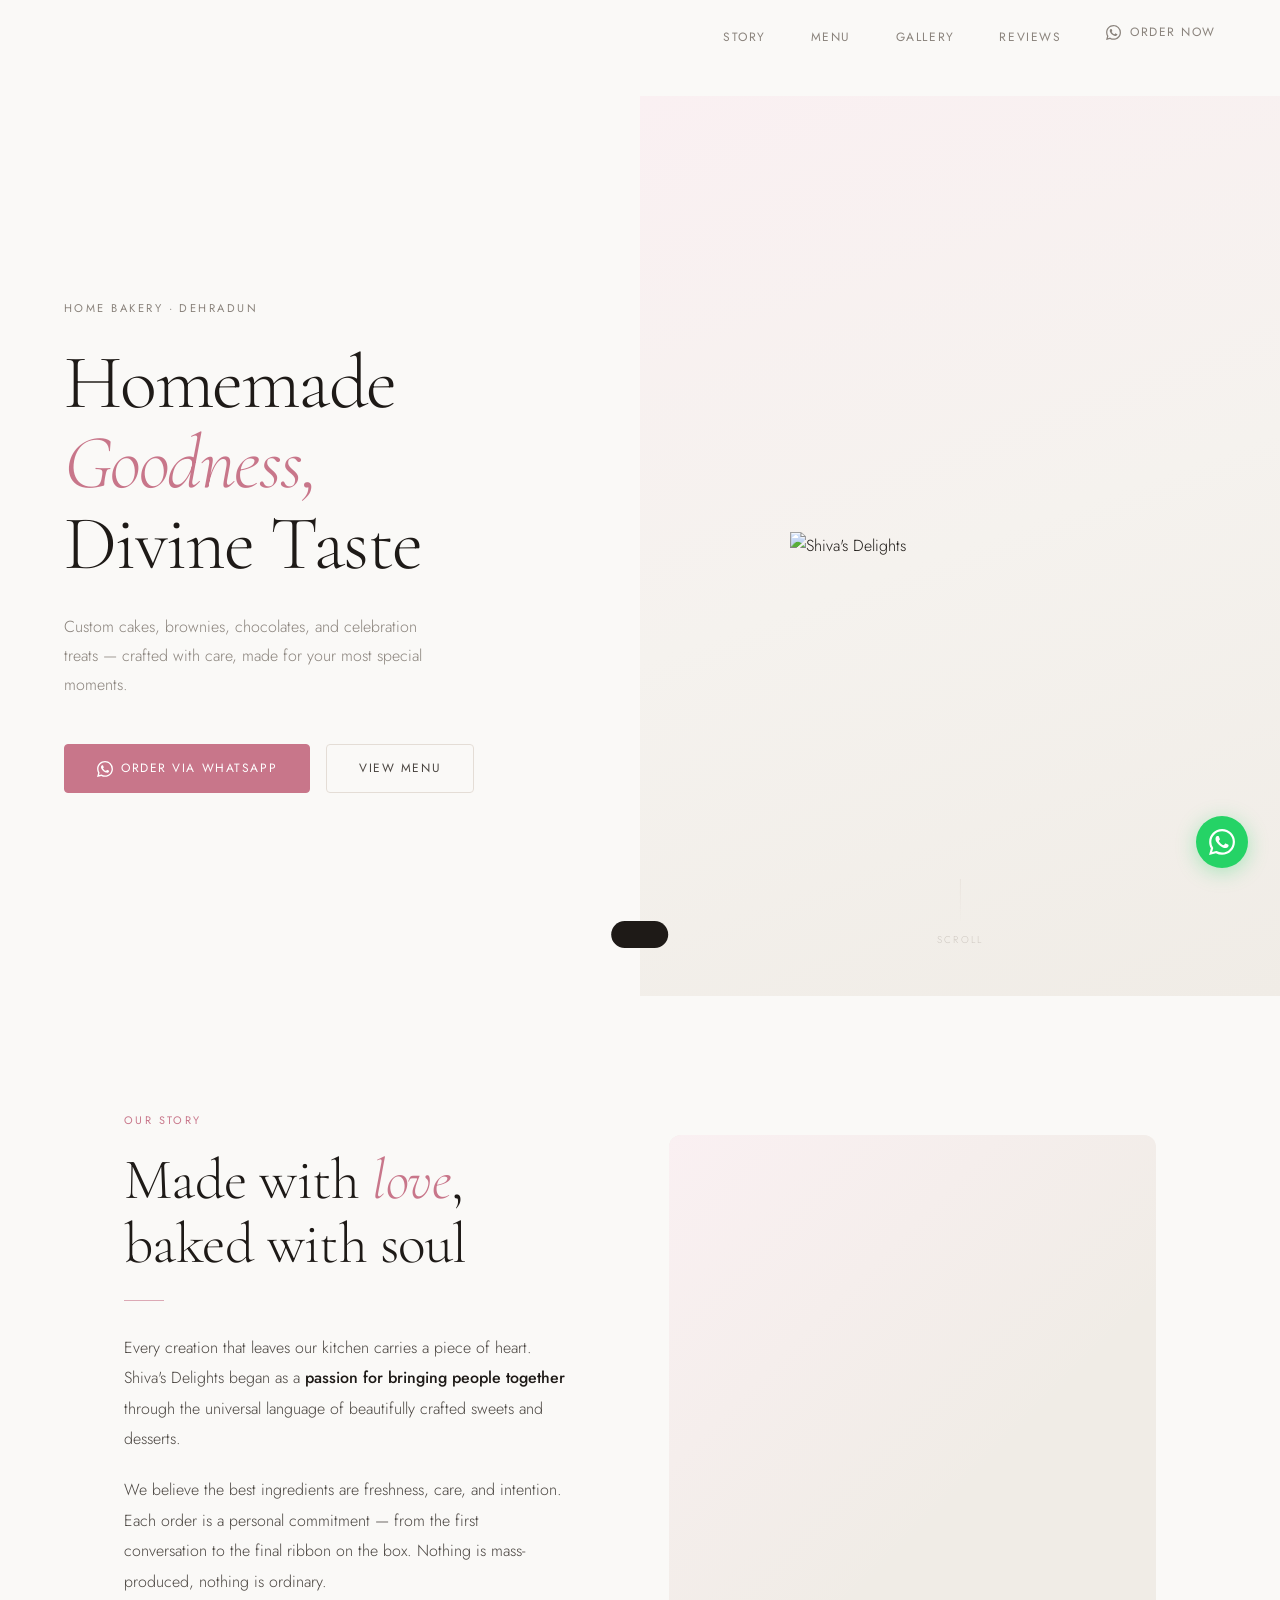
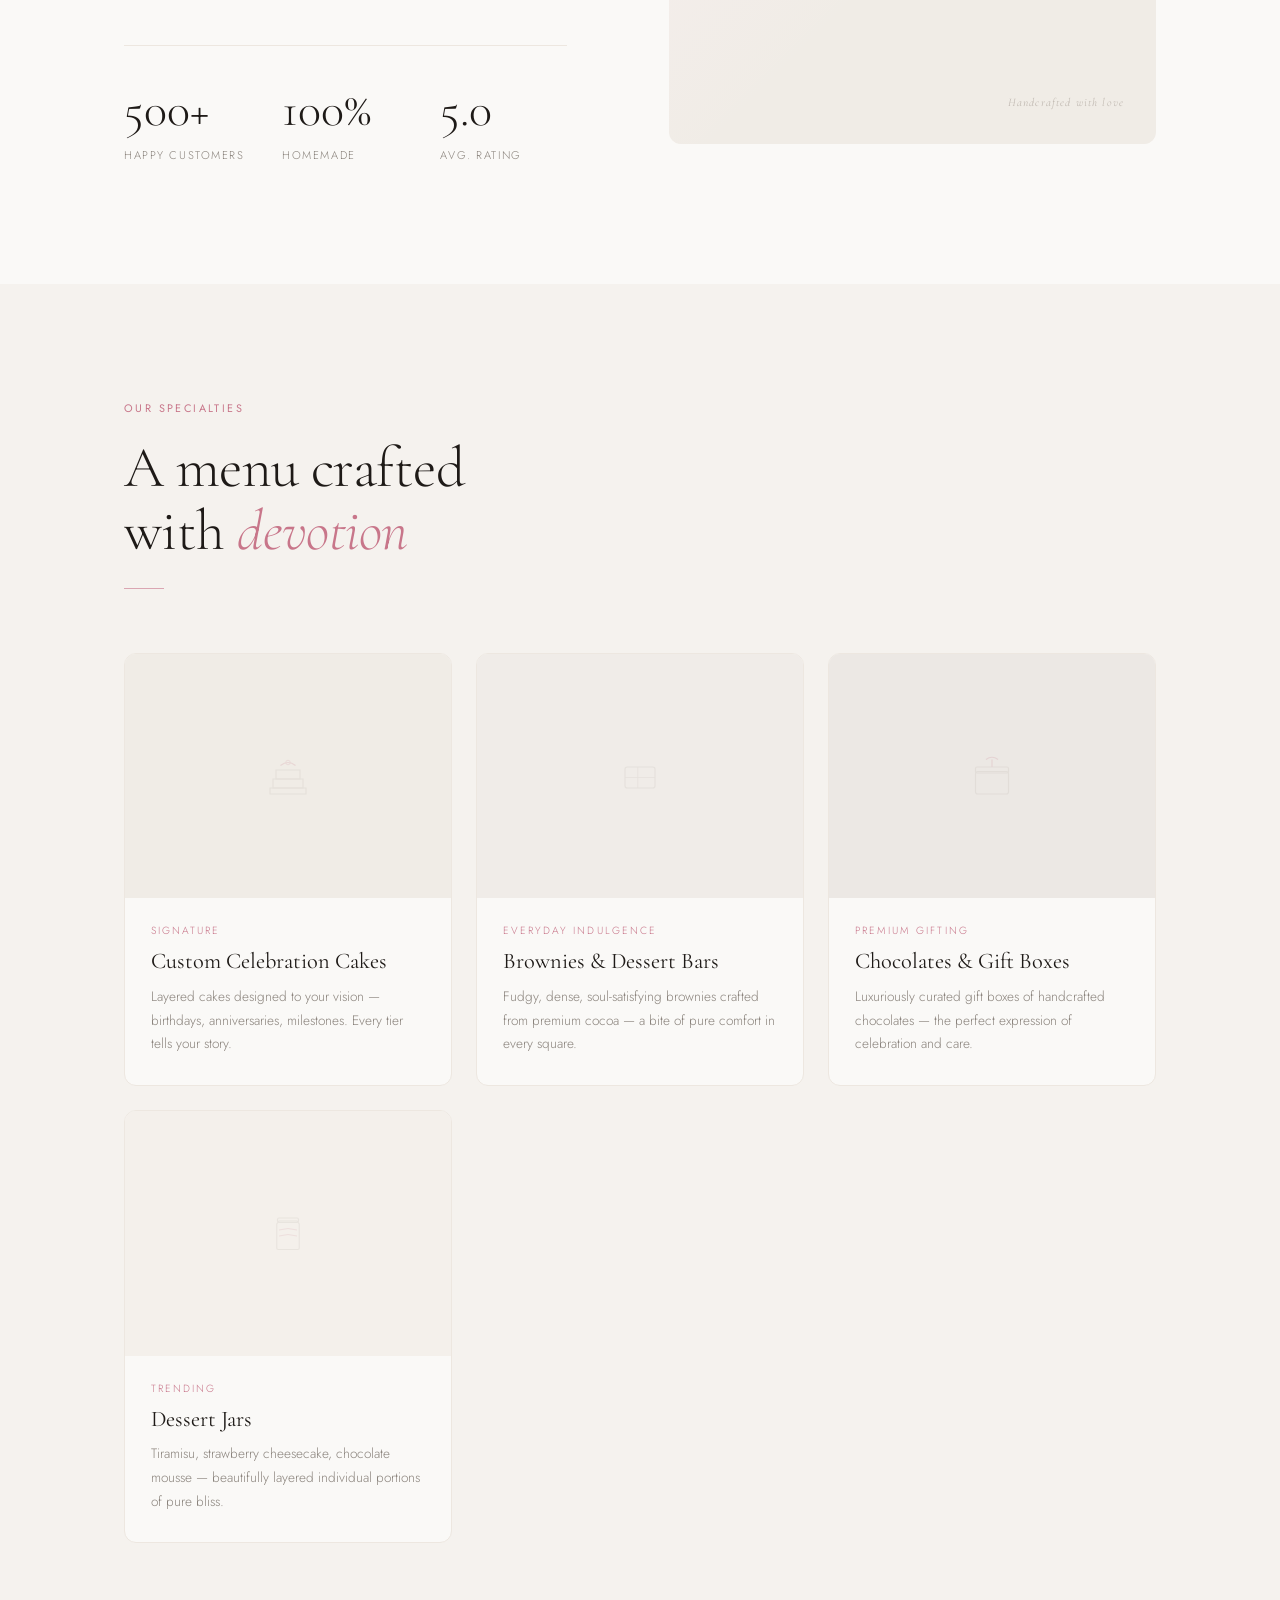
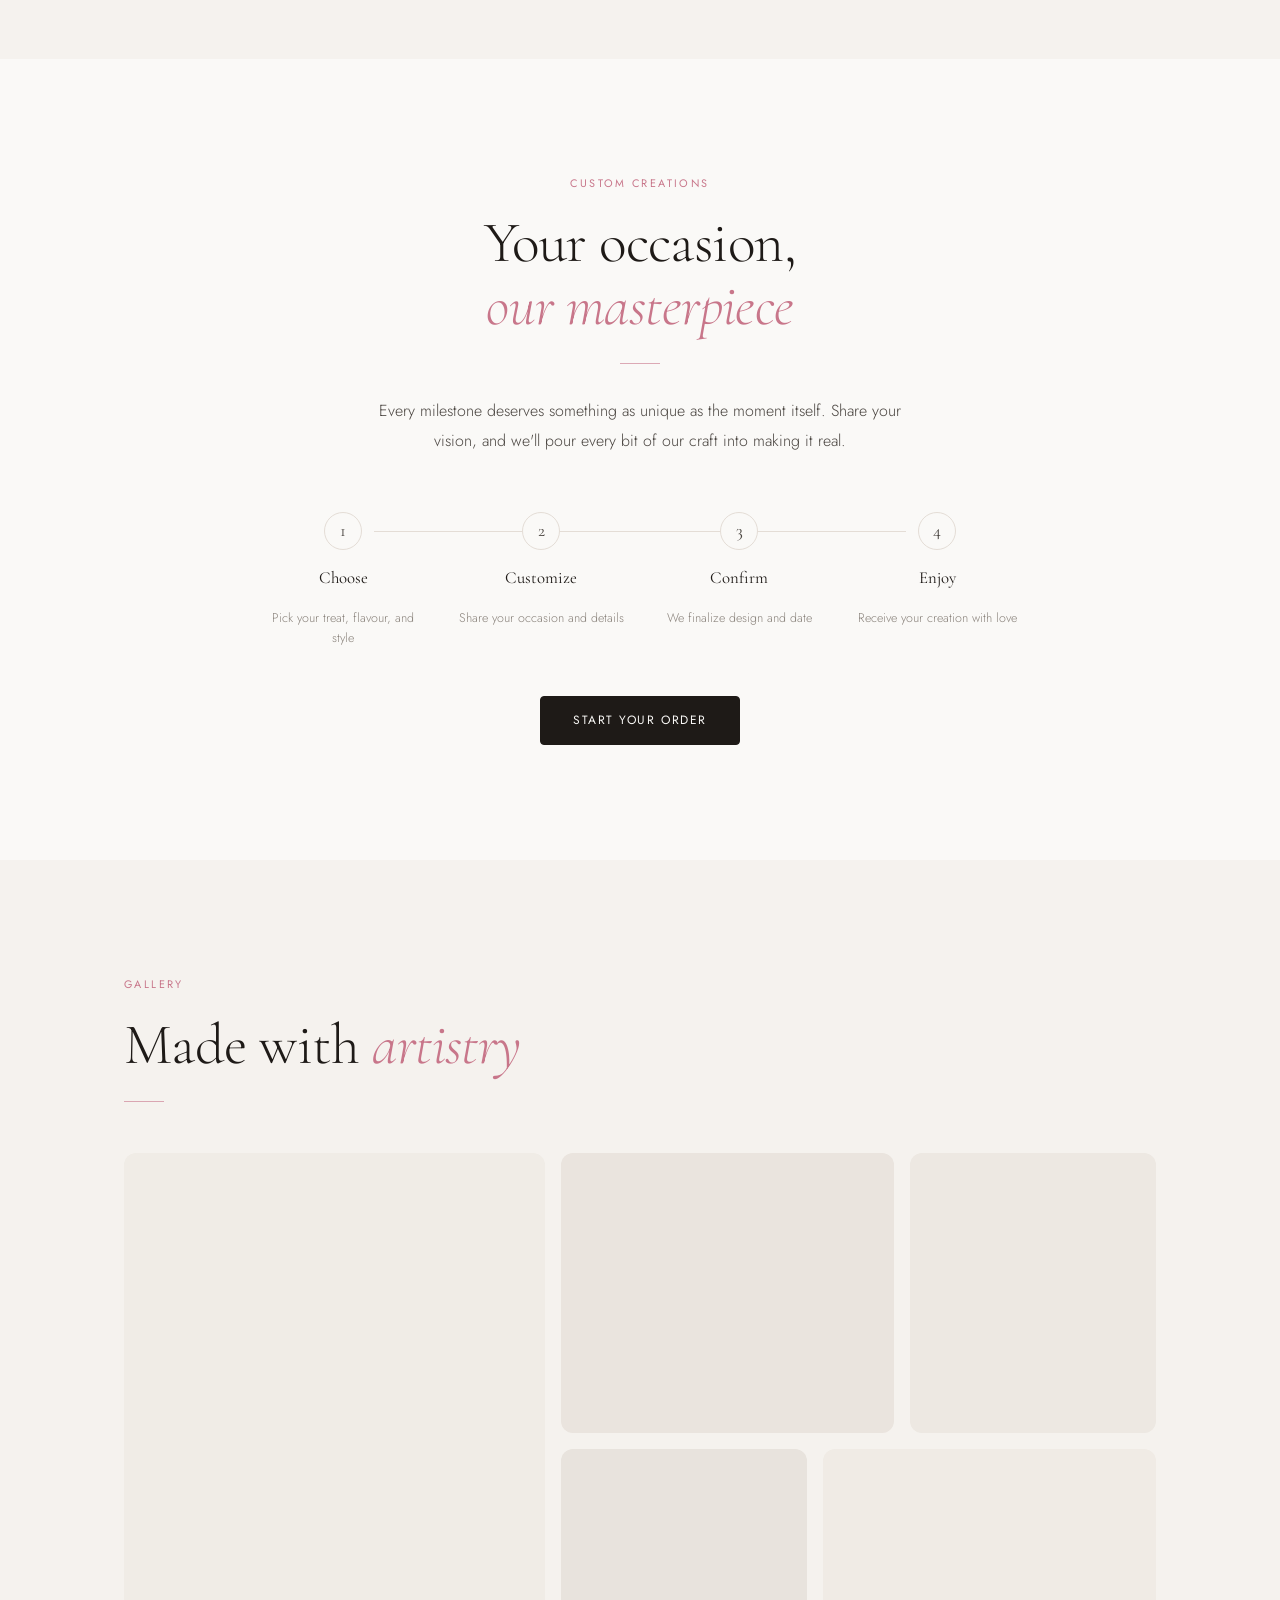
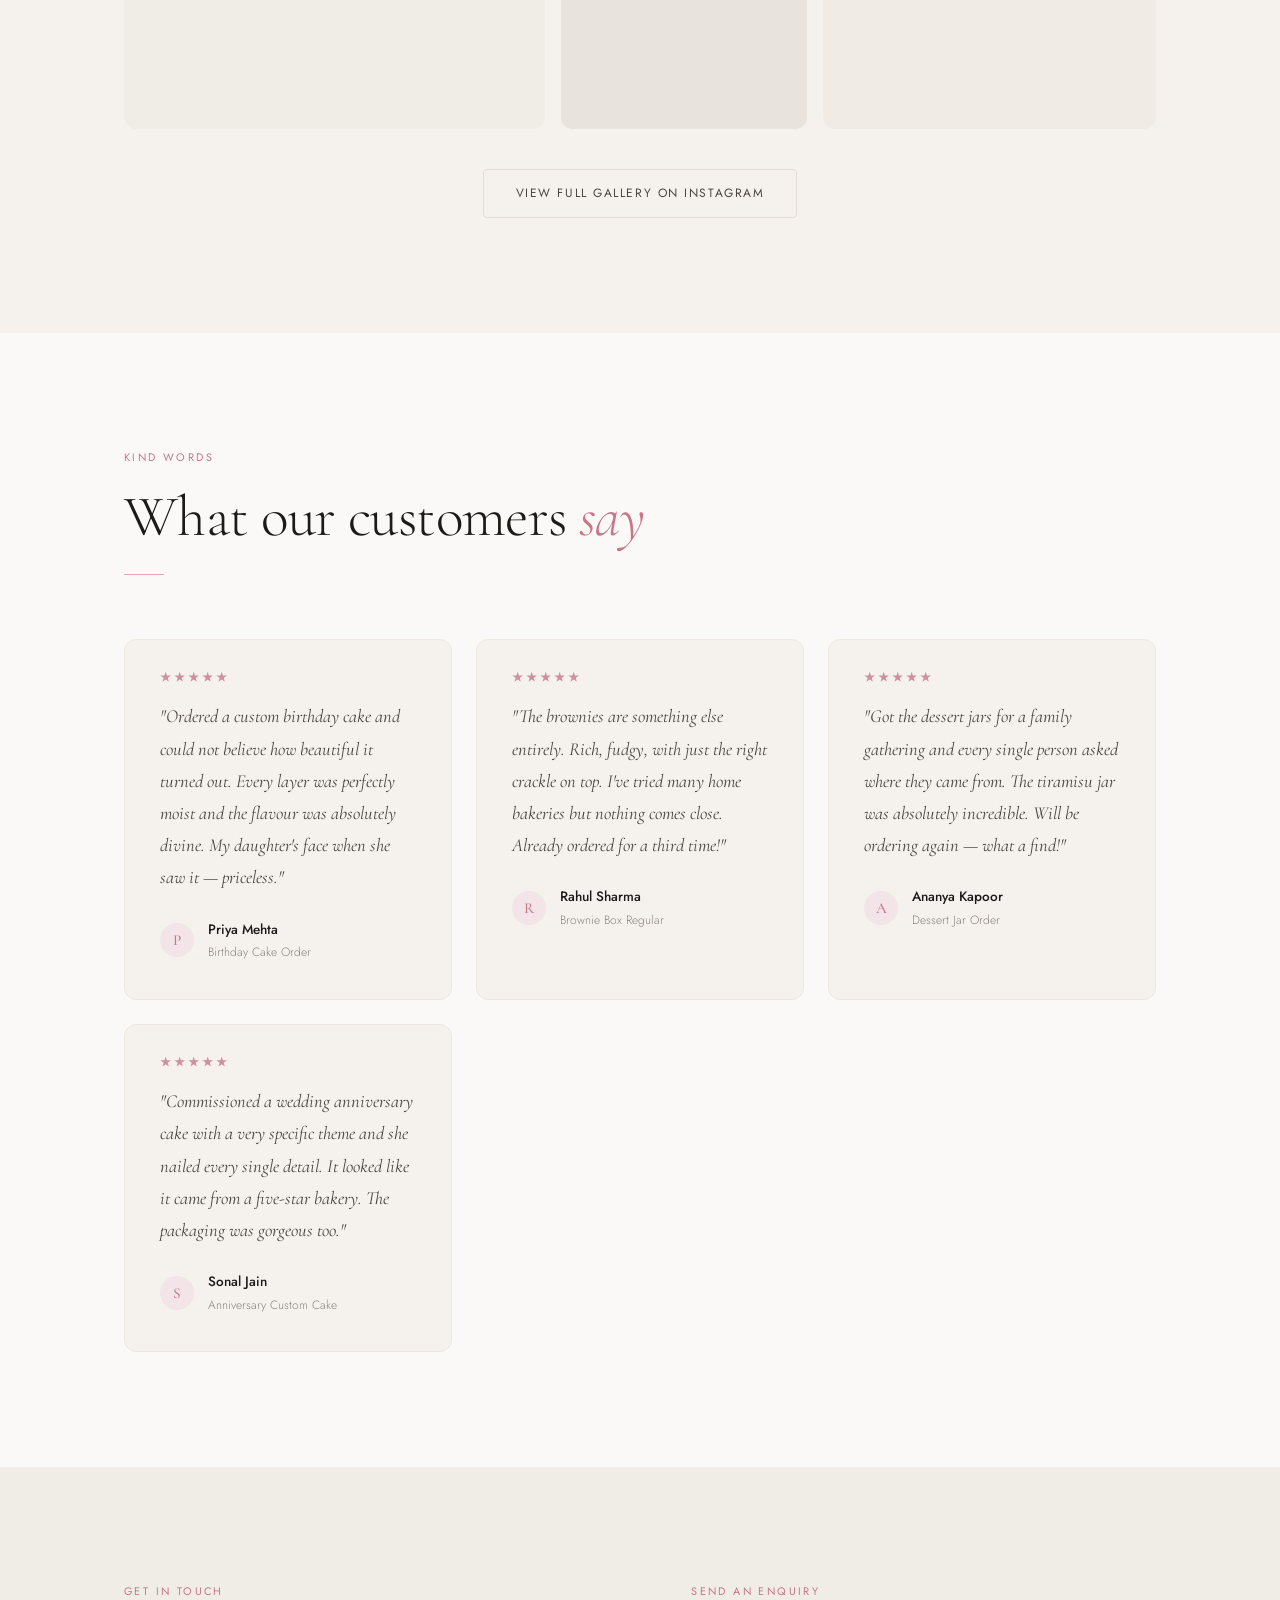
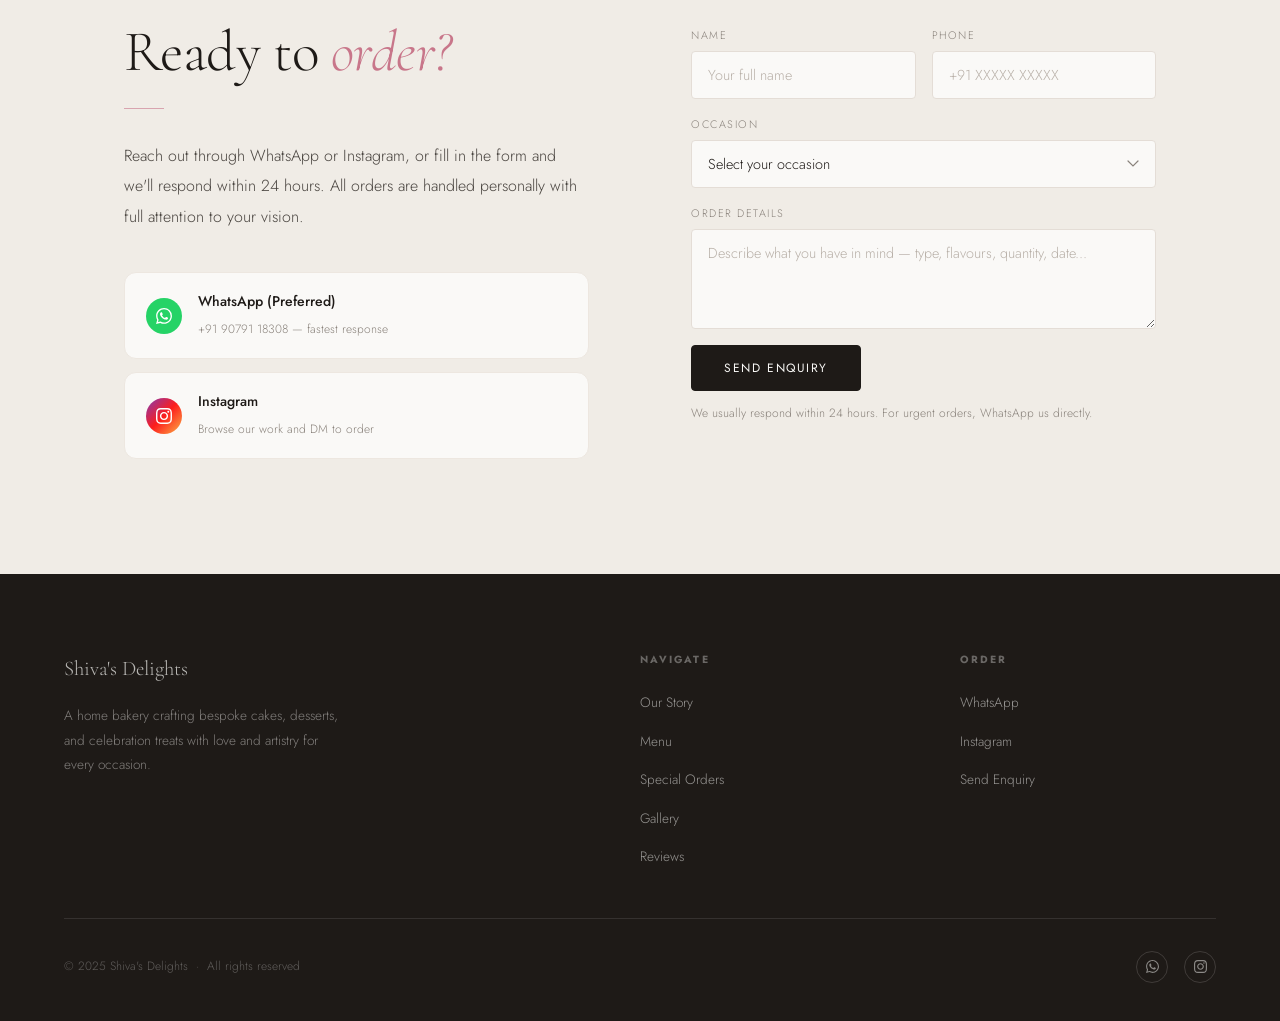
==== shivas-delights-v2.html @ 13a019fb "Initial commit" ====
<!DOCTYPE html>
<html lang="en">
<head>
<meta charset="UTF-8">
<meta name="viewport" content="width=device-width, initial-scale=1.0">
<title>Shiva's Delights — Homemade Goodness, Divine Taste</title>
<link rel="preconnect" href="https://fonts.googleapis.com">
<link rel="preconnect" href="https://fonts.gstatic.com" crossorigin>
<link href="https://fonts.googleapis.com/css2?family=Cormorant+Garamond:ital,wght@0,300;0,400;0,500;1,300;1,400;1,500&family=Jost:wght@300;400;500&display=swap" rel="stylesheet">
<style>
  :root {
    --bg:          #faf9f7;
    --bg-warm:     #f5f2ee;
    --bg-section:  #f0ece6;
    --ink:         #1e1a17;
    --ink-mid:     #4a4540;
    --ink-muted:   #8a837c;
    --ink-faint:   #b8b0a8;
    --pink:        #c8768a;
    --pink-light:  #d99aaa;
    --pink-pale:   #f2e4e7;
    --pink-subtle: #faf0f2;
    --border:      #e4ddd6;
    --border-soft: #ede7e0;
    --max-w:       1160px;
    --pad-x:       clamp(1.5rem, 5vw, 5rem);
    --pad-y:       clamp(5rem, 9vw, 8rem);
    --radius:      4px;
    --radius-lg:   12px;
    --ease:        cubic-bezier(0.25, 0.46, 0.45, 0.94);
  }

  *, *::before, *::after { box-sizing: border-box; margin: 0; padding: 0; }
  html { scroll-behavior: smooth; font-size: 16px; }

  body {
    background: var(--bg);
    color: var(--ink);
    font-family: 'Jost', sans-serif;
    font-weight: 300;
    line-height: 1.75;
    overflow-x: hidden;
    -webkit-font-smoothing: antialiased;
  }

  /* ─── NAV ─── */
  nav {
    position: fixed;
    top: 0; left: 0; right: 0;
    z-index: 100;
    display: flex;
    align-items: center;
    justify-content: space-between;
    padding: 1.4rem var(--pad-x);
    background: rgba(250, 249, 247, 0);
    transition: background 0.5s ease, border-color 0.5s ease;
    border-bottom: 1px solid transparent;
  }
  nav.scrolled {
    background: rgba(250, 249, 247, 0.94);
    backdrop-filter: blur(14px);
    -webkit-backdrop-filter: blur(14px);
    border-bottom-color: var(--border-soft);
  }
  .nav-logo-img {
    height: 42px;
    width: auto;
    display: block;
    object-fit: contain;
  }
  .nav-links {
    display: flex;
    gap: 2.8rem;
    list-style: none;
  }
  .nav-links a {
    font-size: 0.75rem;
    font-weight: 400;
    letter-spacing: 0.13em;
    text-transform: uppercase;
    color: var(--ink-muted);
    text-decoration: none;
    transition: color 0.25s ease;
  }
  .nav-links a:hover { color: var(--ink); }
  .nav-cta-link {
    display: flex;
    align-items: center;
    gap: 0.55rem;
    font-size: 0.75rem;
    font-weight: 400;
    letter-spacing: 0.13em;
    text-transform: uppercase;
    color: var(--pink);
    text-decoration: none;
    transition: color 0.25s ease;
  }
  .nav-cta-link:hover { color: var(--pink-light); }
  .nav-cta-link svg { width: 15px; height: 15px; fill: currentColor; }
  .hamburger {
    display: none;
    flex-direction: column;
    gap: 5px;
    cursor: pointer;
    background: none;
    border: none;
    padding: 4px;
  }
  .hamburger span {
    display: block;
    width: 22px;
    height: 1px;
    background: var(--ink-mid);
    transition: all 0.3s ease;
  }

  /* ─── MOBILE MENU ─── */
  .mobile-menu {
    position: fixed;
    top: 0; right: -100%;
    width: min(300px, 85vw);
    height: 100%;
    background: var(--bg);
    border-left: 1px solid var(--border);
    z-index: 200;
    padding: 5rem 2rem 3rem;
    display: flex;
    flex-direction: column;
    gap: 0;
    transition: right 0.4s var(--ease);
  }
  .mobile-menu.open { right: 0; }
  .mobile-menu a {
    font-family: 'Cormorant Garamond', serif;
    font-size: 1.4rem;
    font-weight: 400;
    color: var(--ink);
    text-decoration: none;
    padding: 0.9rem 0;
    border-bottom: 1px solid var(--border-soft);
    transition: color 0.25s;
  }
  .mobile-menu a:hover { color: var(--pink); }
  .mobile-close {
    position: absolute;
    top: 1.4rem; right: 1.4rem;
    background: none;
    border: none;
    cursor: pointer;
    color: var(--ink-muted);
    font-size: 1.2rem;
    line-height: 1;
    padding: 0.4rem;
  }
  .menu-overlay {
    position: fixed;
    inset: 0;
    background: rgba(30, 26, 23, 0.35);
    z-index: 199;
    opacity: 0;
    pointer-events: none;
    transition: opacity 0.35s ease;
  }
  .menu-overlay.open { opacity: 1; pointer-events: auto; }

  /* ─── SHARED ─── */
  section { position: relative; }
  .container {
    max-width: var(--max-w);
    margin: 0 auto;
    padding: var(--pad-y) var(--pad-x);
  }
  .label {
    display: block;
    font-size: 0.68rem;
    font-weight: 400;
    letter-spacing: 0.22em;
    text-transform: uppercase;
    color: var(--pink);
    margin-bottom: 1.2rem;
  }
  h1, h2, h3 {
    font-family: 'Cormorant Garamond', serif;
    font-weight: 300;
    line-height: 1.1;
  }
  .section-title {
    font-size: clamp(2.4rem, 4.5vw, 3.8rem);
    color: var(--ink);
    margin-bottom: 1.5rem;
    letter-spacing: -0.01em;
  }
  .section-title em {
    font-style: italic;
    color: var(--pink);
  }
  .rule {
    width: 40px;
    height: 1px;
    background: var(--pink);
    margin-bottom: 2rem;
    opacity: 0.6;
  }
  .reveal {
    opacity: 0;
    transform: translateY(24px);
    transition: opacity 0.75s ease, transform 0.75s ease;
  }
  .reveal.visible { opacity: 1; transform: none; }

  /* ─── HERO ─── */
  #hero {
    min-height: 100svh;
    display: grid;
    grid-template-columns: 1fr 1fr;
    align-items: center;
    padding-top: 6rem;
    overflow: hidden;
  }
  .hero-left {
    padding: 4rem var(--pad-x) 4rem clamp(1.5rem, 5vw, 5rem);
    display: flex;
    flex-direction: column;
    align-items: flex-start;
    gap: 0;
  }
  .hero-eyebrow {
    font-size: 0.7rem;
    font-weight: 400;
    letter-spacing: 0.22em;
    text-transform: uppercase;
    color: var(--ink-muted);
    margin-bottom: 1.5rem;
    opacity: 0;
    animation: fadeUp 0.9s 0.2s ease forwards;
  }
  .hero-title {
    font-family: 'Cormorant Garamond', serif;
    font-size: clamp(3.5rem, 6vw, 6rem);
    font-weight: 300;
    line-height: 1.05;
    letter-spacing: -0.02em;
    color: var(--ink);
    margin-bottom: 1.8rem;
    opacity: 0;
    animation: fadeUp 0.9s 0.35s ease forwards;
  }
  .hero-title em { font-style: italic; color: var(--pink); }
  .hero-tagline {
    font-size: clamp(0.9rem, 1.4vw, 1rem);
    color: var(--ink-muted);
    font-weight: 300;
    max-width: 380px;
    line-height: 1.8;
    margin-bottom: 2.8rem;
    opacity: 0;
    animation: fadeUp 0.9s 0.5s ease forwards;
  }
  .hero-actions {
    display: flex;
    gap: 1rem;
    flex-wrap: wrap;
    align-items: center;
    opacity: 0;
    animation: fadeUp 0.9s 0.65s ease forwards;
  }
  .hero-right {
    height: 100svh;
    position: relative;
    overflow: hidden;
    background: var(--bg-warm);
  }
  .hero-right::before {
    content: '';
    position: absolute;
    inset: 0;
    background: linear-gradient(160deg, var(--pink-subtle) 0%, var(--bg-warm) 50%, var(--bg-section) 100%);
  }
  .hero-img-wrap {
    position: absolute;
    inset: 0;
    display: flex;
    align-items: center;
    justify-content: center;
    padding: 3rem;
  }
  .hero-logo-large {
    width: clamp(200px, 30vw, 340px);
    height: auto;
    object-fit: contain;
    opacity: 0;
    transform: scale(0.96);
    animation: logoIn 1.1s 0.5s var(--ease) forwards;
    position: relative;
    z-index: 1;
  }
  .hero-deco-line {
    position: absolute;
    bottom: 3rem;
    left: 50%;
    transform: translateX(-50%);
    display: flex;
    flex-direction: column;
    align-items: center;
    gap: 0.5rem;
    opacity: 0;
    animation: fadeIn 1s 1.2s ease forwards;
  }
  .hero-deco-line span {
    font-size: 0.62rem;
    letter-spacing: 0.22em;
    text-transform: uppercase;
    color: var(--ink-faint);
  }
  .scroll-bar {
    width: 1px;
    height: 44px;
    background: linear-gradient(to bottom, var(--border), transparent);
    animation: scrollAnim 2s ease infinite;
  }

  /* ─── BUTTONS ─── */
  .btn {
    display: inline-flex;
    align-items: center;
    gap: 0.5rem;
    padding: 0.8rem 2rem;
    font-family: 'Jost', sans-serif;
    font-size: 0.75rem;
    font-weight: 400;
    letter-spacing: 0.13em;
    text-transform: uppercase;
    text-decoration: none;
    border-radius: var(--radius);
    cursor: pointer;
    transition: all 0.3s ease;
  }
  .btn-solid {
    background: var(--ink);
    color: var(--bg);
    border: 1px solid var(--ink);
  }
  .btn-solid:hover {
    background: var(--ink-mid);
    border-color: var(--ink-mid);
    transform: translateY(-1px);
  }
  .btn-pink {
    background: var(--pink);
    color: #fff;
    border: 1px solid var(--pink);
  }
  .btn-pink:hover {
    background: var(--pink-light);
    border-color: var(--pink-light);
    transform: translateY(-1px);
  }
  .btn-ghost {
    background: transparent;
    color: var(--ink-mid);
    border: 1px solid var(--border);
  }
  .btn-ghost:hover {
    border-color: var(--ink-mid);
    color: var(--ink);
    transform: translateY(-1px);
  }
  .btn svg { width: 16px; height: 16px; fill: currentColor; flex-shrink: 0; }
  .wa-float {
    position: fixed;
    bottom: 2rem;
    right: 2rem;
    z-index: 90;
    width: 52px;
    height: 52px;
    border-radius: 50%;
    background: #25d366;
    display: flex;
    align-items: center;
    justify-content: center;
    box-shadow: 0 4px 20px rgba(37, 211, 102, 0.35);
    transition: transform 0.3s ease, box-shadow 0.3s ease;
  }
  .wa-float:hover {
    transform: translateY(-3px);
    box-shadow: 0 8px 28px rgba(37, 211, 102, 0.45);
  }
  .wa-float svg { width: 26px; height: 26px; fill: #fff; }

  /* ─── ABOUT ─── */
  #about { background: var(--bg); }
  .about-grid {
    display: grid;
    grid-template-columns: 1fr 1.1fr;
    gap: clamp(4rem, 8vw, 8rem);
    align-items: center;
  }
  .about-left { }
  .about-left p {
    color: var(--ink-mid);
    font-size: clamp(0.93rem, 1.3vw, 1rem);
    line-height: 1.9;
    margin-bottom: 1.3rem;
  }
  .about-left p strong { color: var(--ink); font-weight: 500; }
  .about-stats {
    display: grid;
    grid-template-columns: repeat(3, 1fr);
    gap: 2rem;
    margin-top: 3rem;
    padding-top: 2.5rem;
    border-top: 1px solid var(--border-soft);
  }
  .stat-num {
    font-family: 'Cormorant Garamond', serif;
    font-size: clamp(2.2rem, 4vw, 3rem);
    font-weight: 300;
    color: var(--ink);
    display: block;
    line-height: 1;
    margin-bottom: 0.4rem;
  }
  .stat-label {
    font-size: 0.7rem;
    letter-spacing: 0.14em;
    text-transform: uppercase;
    color: var(--ink-muted);
  }
  .about-right {
    background: var(--bg-section);
    border-radius: var(--radius-lg);
    aspect-ratio: 4/5;
    display: flex;
    align-items: center;
    justify-content: center;
    overflow: hidden;
    position: relative;
  }
  .about-right::after {
    content: '';
    position: absolute;
    inset: 0;
    background: linear-gradient(135deg, var(--pink-subtle) 0%, transparent 60%);
  }
  .about-center-logo {
    width: 55%;
    height: auto;
    object-fit: contain;
    position: relative;
    z-index: 1;
    opacity: 0.9;
  }
  .about-ornament {
    position: absolute;
    bottom: 2rem;
    right: 2rem;
    font-family: 'Cormorant Garamond', serif;
    font-size: 0.72rem;
    font-style: italic;
    letter-spacing: 0.1em;
    color: var(--ink-faint);
    z-index: 2;
  }

  /* ─── MENU ─── */
  #menu { background: var(--bg-warm); }
  .menu-header { margin-bottom: clamp(3rem, 5vw, 4.5rem); }
  .product-grid {
    display: grid;
    grid-template-columns: repeat(auto-fill, minmax(min(260px, 100%), 1fr));
    gap: 1.5rem;
  }
  .product-card {
    background: var(--bg);
    border: 1px solid var(--border-soft);
    border-radius: var(--radius-lg);
    overflow: hidden;
    transition: transform 0.35s ease, box-shadow 0.35s ease;
  }
  .product-card:hover {
    transform: translateY(-4px);
    box-shadow: 0 12px 40px rgba(30, 26, 23, 0.07);
  }
  .card-img-area {
    aspect-ratio: 4/3;
    display: flex;
    align-items: center;
    justify-content: center;
    overflow: hidden;
    position: relative;
  }
  .c-a { background: var(--bg-section); }
  .c-b { background: #f0ece8; }
  .c-c { background: #ece8e4; }
  .c-d { background: #f4f0eb; }
  .card-img-area svg { width: 48px; height: 48px; opacity: 0.18; }
  .card-body { padding: 1.5rem 1.6rem 1.8rem; }
  .card-cat {
    font-size: 0.65rem;
    letter-spacing: 0.2em;
    text-transform: uppercase;
    color: var(--pink);
    margin-bottom: 0.5rem;
    display: block;
  }
  .card-name {
    font-family: 'Cormorant Garamond', serif;
    font-size: 1.4rem;
    font-weight: 400;
    color: var(--ink);
    margin-bottom: 0.6rem;
    line-height: 1.2;
  }
  .card-desc {
    font-size: 0.85rem;
    color: var(--ink-muted);
    line-height: 1.75;
  }

  /* ─── SPECIAL ORDERS ─── */
  #special { background: var(--bg); }
  .special-wrap {
    max-width: 760px;
    margin: 0 auto;
    text-align: center;
  }
  .special-wrap .rule { margin: 0 auto 2rem; }
  .special-desc {
    color: var(--ink-mid);
    font-size: clamp(0.93rem, 1.3vw, 1rem);
    line-height: 1.9;
    max-width: 560px;
    margin: 0 auto 3.5rem;
  }
  .flow-steps {
    display: grid;
    grid-template-columns: repeat(4, 1fr);
    gap: 2rem;
    margin-bottom: 3rem;
    text-align: center;
    position: relative;
  }
  .flow-steps::before {
    content: '';
    position: absolute;
    top: 19px;
    left: calc(12.5% + 19px);
    right: calc(12.5% + 19px);
    height: 1px;
    background: var(--border);
  }
  .flow-step { display: flex; flex-direction: column; align-items: center; gap: 0.8rem; }
  .step-num {
    width: 38px;
    height: 38px;
    border-radius: 50%;
    border: 1px solid var(--border);
    display: flex;
    align-items: center;
    justify-content: center;
    font-family: 'Cormorant Garamond', serif;
    font-size: 1.1rem;
    font-weight: 400;
    color: var(--ink-mid);
    background: var(--bg);
    position: relative;
    z-index: 1;
    transition: border-color 0.3s, color 0.3s;
  }
  .flow-step:hover .step-num { border-color: var(--pink); color: var(--pink); }
  .step-title {
    font-family: 'Cormorant Garamond', serif;
    font-size: 1.05rem;
    font-weight: 400;
    color: var(--ink);
    display: block;
    margin-bottom: 0.2rem;
  }
  .step-sub {
    font-size: 0.78rem;
    color: var(--ink-muted);
    line-height: 1.6;
  }

  /* ─── GALLERY ─── */
  #gallery { background: var(--bg-warm); }
  .gallery-header { margin-bottom: clamp(2.5rem, 4vw, 4rem); }
  .gallery-grid {
    display: grid;
    grid-template-columns: repeat(12, 1fr);
    grid-template-rows: 280px 280px;
    gap: 1rem;
  }
  .gi-1 { grid-column: span 5; grid-row: span 2; }
  .gi-2 { grid-column: span 4; }
  .gi-3 { grid-column: span 3; }
  .gi-4 { grid-column: span 3; }
  .gi-5 { grid-column: span 4; }
  .gallery-item {
    border-radius: var(--radius-lg);
    overflow: hidden;
    position: relative;
    cursor: pointer;
  }
  .g-fill {
    width: 100%;
    height: 100%;
    transition: transform 0.5s ease;
  }
  .gallery-item:hover .g-fill { transform: scale(1.04); }
  .g1 { background: var(--bg-section); }
  .g2 { background: #eae4de; }
  .g3 { background: #ede8e2; }
  .g4 { background: #e8e3dd; }
  .g5 { background: #f0ebe5; }
  .gallery-caption {
    position: absolute;
    bottom: 0; left: 0; right: 0;
    padding: 1.2rem 1.4rem 1.4rem;
    background: linear-gradient(to top, rgba(30,26,23,0.35), transparent);
    opacity: 0;
    transition: opacity 0.35s ease;
  }
  .gallery-item:hover .gallery-caption { opacity: 1; }
  .gallery-caption span {
    font-family: 'Cormorant Garamond', serif;
    font-size: 1rem;
    font-weight: 400;
    color: var(--bg);
    font-style: italic;
  }
  .gallery-cta { margin-top: 2.5rem; text-align: center; }

  /* ─── TESTIMONIALS ─── */
  #testimonials { background: var(--bg); }
  .testimonials-header { margin-bottom: clamp(3rem, 5vw, 4.5rem); }
  .testimonials-grid {
    display: grid;
    grid-template-columns: repeat(auto-fill, minmax(min(320px, 100%), 1fr));
    gap: 1.5rem;
  }
  .tcard {
    background: var(--bg-warm);
    border: 1px solid var(--border-soft);
    border-radius: var(--radius-lg);
    padding: 2rem 2.2rem 2.2rem;
    transition: transform 0.3s ease, box-shadow 0.3s ease;
  }
  .tcard:hover {
    transform: translateY(-3px);
    box-shadow: 0 10px 35px rgba(30, 26, 23, 0.06);
  }
  .stars {
    display: flex;
    gap: 3px;
    margin-bottom: 1.1rem;
  }
  .star {
    width: 11px;
    height: 11px;
    background: var(--pink);
    clip-path: polygon(50% 0%,61% 35%,98% 35%,68% 57%,79% 91%,50% 70%,21% 91%,32% 57%,2% 35%,39% 35%);
    opacity: 0.8;
  }
  .tquote {
    font-family: 'Cormorant Garamond', serif;
    font-size: clamp(1rem, 1.6vw, 1.15rem);
    font-style: italic;
    font-weight: 400;
    color: var(--ink-mid);
    line-height: 1.75;
    margin-bottom: 1.5rem;
  }
  .tauthor { display: flex; align-items: center; gap: 0.85rem; }
  .avatar {
    width: 34px;
    height: 34px;
    border-radius: 50%;
    background: var(--pink-pale);
    display: flex;
    align-items: center;
    justify-content: center;
    font-family: 'Cormorant Garamond', serif;
    font-size: 0.95rem;
    font-weight: 500;
    color: var(--pink);
    flex-shrink: 0;
  }
  .author-name { font-size: 0.85rem; font-weight: 500; color: var(--ink); display: block; }
  .author-sub { font-size: 0.75rem; color: var(--ink-muted); margin-top: 1px; display: block; }

  /* ─── CONTACT ─── */
  #contact { background: var(--bg-section); }
  .contact-grid {
    display: grid;
    grid-template-columns: 1fr 1fr;
    gap: clamp(4rem, 8vw, 8rem);
    align-items: start;
  }
  .contact-info p {
    color: var(--ink-mid);
    font-size: clamp(0.93rem, 1.3vw, 1rem);
    line-height: 1.9;
    margin-bottom: 2.5rem;
  }
  .contact-channels { display: flex; flex-direction: column; gap: 0.85rem; }
  .channel-link {
    display: flex;
    align-items: center;
    gap: 1rem;
    padding: 1rem 1.3rem;
    background: var(--bg);
    border: 1px solid var(--border-soft);
    border-radius: var(--radius-lg);
    text-decoration: none;
    color: var(--ink);
    transition: border-color 0.25s ease, box-shadow 0.25s ease;
  }
  .channel-link:hover {
    border-color: var(--ink-faint);
    box-shadow: 0 4px 16px rgba(30,26,23,0.05);
  }
  .ch-icon {
    width: 36px;
    height: 36px;
    border-radius: 50%;
    display: flex;
    align-items: center;
    justify-content: center;
    flex-shrink: 0;
  }
  .ch-ig { background: linear-gradient(135deg, #833ab4, #fd1d1d, #fcb045); }
  .ch-wa { background: #25d366; }
  .ch-icon svg { width: 16px; height: 16px; fill: #fff; }
  .ch-text strong { display: block; font-weight: 500; font-size: 0.88rem; }
  .ch-text span { font-size: 0.75rem; color: var(--ink-muted); }

  .contact-form { display: flex; flex-direction: column; gap: 1rem; }
  .form-row { display: grid; grid-template-columns: 1fr 1fr; gap: 1rem; }
  .fg { display: flex; flex-direction: column; gap: 0.4rem; }
  .fg label {
    font-size: 0.68rem;
    letter-spacing: 0.14em;
    text-transform: uppercase;
    color: var(--ink-muted);
  }
  .fg input, .fg select, .fg textarea {
    background: var(--bg);
    border: 1px solid var(--border);
    border-radius: var(--radius);
    padding: 0.8rem 1rem;
    color: var(--ink);
    font-family: 'Jost', sans-serif;
    font-size: 0.9rem;
    font-weight: 300;
    outline: none;
    transition: border-color 0.25s ease;
    -webkit-appearance: none;
    appearance: none;
    width: 100%;
  }
  .fg input::placeholder, .fg textarea::placeholder { color: var(--ink-faint); }
  .fg input:focus, .fg select:focus, .fg textarea:focus {
    border-color: var(--ink-faint);
  }
  .fg select {
    background-image: url("data:image/svg+xml,%3Csvg xmlns='http://www.w3.org/2000/svg' width='12' height='7' viewBox='0 0 12 7'%3E%3Cpath d='M1 1l5 5 5-5' stroke='%238a837c' stroke-width='1.2' fill='none' stroke-linecap='round'/%3E%3C/svg%3E");
    background-repeat: no-repeat;
    background-position: right 1rem center;
    padding-right: 2.4rem;
    cursor: pointer;
  }
  .fg select option { background: var(--bg); color: var(--ink); }
  .fg textarea { resize: vertical; min-height: 100px; }
  .form-note { font-size: 0.75rem; color: var(--ink-muted); margin-top: -0.2rem; }

  /* ─── FOOTER ─── */
  footer {
    background: var(--ink);
    color: var(--bg-warm);
    padding: clamp(3.5rem, 6vw, 5rem) var(--pad-x) clamp(1.8rem, 3vw, 2.5rem);
  }
  .footer-inner { max-width: var(--max-w); margin: 0 auto; }
  .footer-top {
    display: grid;
    grid-template-columns: 2fr 1fr 1fr;
    gap: 4rem;
    padding-bottom: 3rem;
    border-bottom: 1px solid rgba(250,249,247,0.1);
    margin-bottom: 2rem;
  }
  .footer-logo { height: 48px; width: auto; object-fit: contain; margin-bottom: 1.2rem; display: block; filter: brightness(0) invert(1); opacity: 0.85; }
  .footer-brand p { font-size: 0.85rem; color: rgba(250,249,247,0.45); line-height: 1.8; max-width: 280px; }
  .footer-col h4 {
    font-size: 0.65rem;
    letter-spacing: 0.2em;
    text-transform: uppercase;
    color: rgba(250,249,247,0.35);
    margin-bottom: 1.2rem;
  }
  .footer-col ul { list-style: none; display: flex; flex-direction: column; gap: 0.65rem; }
  .footer-col ul li a {
    font-size: 0.85rem;
    color: rgba(250,249,247,0.55);
    text-decoration: none;
    transition: color 0.25s;
  }
  .footer-col ul li a:hover { color: rgba(250,249,247,0.9); }
  .footer-bottom {
    display: flex;
    align-items: center;
    justify-content: space-between;
    flex-wrap: wrap;
    gap: 1rem;
  }
  .footer-copy { font-size: 0.75rem; color: rgba(250,249,247,0.3); }
  .footer-social { display: flex; gap: 1rem; }
  .fsocial {
    width: 32px; height: 32px;
    border-radius: 50%;
    border: 1px solid rgba(250,249,247,0.15);
    display: flex; align-items: center; justify-content: center;
    text-decoration: none;
    transition: border-color 0.25s;
  }
  .fsocial:hover { border-color: rgba(250,249,247,0.4); }
  .fsocial svg { width: 13px; height: 13px; fill: rgba(250,249,247,0.5); }

  /* ─── TOAST ─── */
  .toast {
    position: fixed;
    bottom: 2rem; left: 50%;
    transform: translateX(-50%) translateY(80px);
    background: var(--ink);
    color: var(--bg);
    padding: 0.85rem 1.8rem;
    border-radius: 100px;
    font-size: 0.82rem;
    z-index: 500;
    transition: transform 0.4s var(--ease);
    white-space: nowrap;
  }
  .toast.show { transform: translateX(-50%) translateY(0); }

  /* ─── KEYFRAMES ─── */
  @keyframes fadeUp {
    to { opacity: 1; transform: none; }
  }
  @keyframes fadeIn {
    to { opacity: 0.6; }
  }
  @keyframes logoIn {
    to { opacity: 1; transform: none; }
  }
  @keyframes scrollAnim {
    0%, 100% { transform: scaleY(0.6); opacity: 0.4; }
    50% { transform: scaleY(1); opacity: 1; }
  }

  /* ─── RESPONSIVE ─── */
  @media (max-width: 1024px) {
    .about-grid { grid-template-columns: 1fr; }
    .about-right { aspect-ratio: 16/9; max-height: 300px; }
    .contact-grid { grid-template-columns: 1fr; }
    .footer-top { grid-template-columns: 1fr 1fr; }
    .footer-brand { grid-column: span 2; }
    #hero { grid-template-columns: 1fr; min-height: auto; padding-top: 5rem; }
    .hero-right { height: 50vw; max-height: 420px; }
    .hero-left { padding: 3rem var(--pad-x); }
  }
  @media (max-width: 768px) {
    .nav-links { display: none; }
    .hamburger { display: flex; }
    .flow-steps { grid-template-columns: repeat(2, 1fr); }
    .flow-steps::before { display: none; }
    .gallery-grid {
      grid-template-columns: 1fr 1fr;
      grid-template-rows: auto;
    }
    .gi-1 { grid-column: span 2; grid-row: span 1; min-height: 220px; }
    .gi-2, .gi-3, .gi-4, .gi-5 { grid-column: span 1; min-height: 180px; }
    .footer-top { grid-template-columns: 1fr; gap: 2.5rem; }
    .footer-brand { grid-column: span 1; }
    .form-row { grid-template-columns: 1fr; }
  }
  @media (max-width: 480px) {
    .gallery-grid { grid-template-columns: 1fr; }
    .gi-1, .gi-2, .gi-3, .gi-4, .gi-5 { grid-column: span 1; min-height: 200px; }
    .hero-actions { flex-direction: column; align-items: flex-start; }
    .about-stats { grid-template-columns: repeat(3,1fr); gap: 1rem; }
  }
</style>
</head>
<body>

<!-- FLOATING WHATSAPP -->
<a href="https://wa.me/919079118308" target="_blank" rel="noopener" class="wa-float" aria-label="Chat on WhatsApp">
  <svg viewBox="0 0 24 24"><path d="M17.472 14.382c-.297-.149-1.758-.867-2.03-.967-.273-.099-.471-.148-.67.15-.197.297-.767.966-.94 1.164-.173.199-.347.223-.644.075-.297-.15-1.255-.463-2.39-1.475-.883-.788-1.48-1.761-1.653-2.059-.173-.297-.018-.458.13-.606.134-.133.298-.347.446-.52.149-.174.198-.298.298-.497.099-.198.05-.371-.025-.52-.075-.149-.669-1.612-.916-2.207-.242-.579-.487-.5-.669-.51-.173-.008-.371-.01-.57-.01-.198 0-.52.074-.792.372-.272.297-1.04 1.016-1.04 2.479 0 1.462 1.065 2.875 1.213 3.074.149.198 2.096 3.2 5.077 4.487.709.306 1.262.489 1.694.625.712.227 1.36.195 1.871.118.571-.085 1.758-.719 2.006-1.413.248-.694.248-1.289.173-1.413-.074-.124-.272-.198-.57-.347m-5.421 7.403h-.004a9.87 9.87 0 01-5.031-1.378l-.361-.214-3.741.982.998-3.648-.235-.374a9.86 9.86 0 01-1.51-5.26c.001-5.45 4.436-9.884 9.888-9.884 2.64 0 5.122 1.03 6.988 2.898a9.825 9.825 0 012.893 6.994c-.003 5.45-4.437 9.884-9.885 9.884m8.413-18.297A11.815 11.815 0 0012.05 0C5.495 0 .16 5.335.157 11.892c0 2.096.547 4.142 1.588 5.945L.057 24l6.305-1.654a11.882 11.882 0 005.683 1.448h.005c6.554 0 11.89-5.335 11.893-11.893a11.821 11.821 0 00-3.48-8.413z"/></svg>
</a>

<!-- NAV -->
<nav id="main-nav">
  <a href="#hero">
    <img
      src="https://i.ibb.co/S7NCLcr2/542690374-17990781680830726-1760492174833954483-n-Photoroom.png"
      alt="Shiva's Delights"
      class="nav-logo-img"
      onerror="this.style.display='none';this.nextSibling.style.display='block';"
    >
    <span style="display:none;font-family:'Cormorant Garamond',serif;font-size:1.35rem;font-weight:400;color:var(--ink);">Shiva's Delights</span>
  </a>
  <ul class="nav-links">
    <li><a href="#about">Story</a></li>
    <li><a href="#menu">Menu</a></li>
    <li><a href="#gallery">Gallery</a></li>
    <li><a href="#testimonials">Reviews</a></li>
    <li>
      <a href="https://wa.me/919079118308" target="_blank" rel="noopener" class="nav-cta-link">
        <svg viewBox="0 0 24 24"><path d="M17.472 14.382c-.297-.149-1.758-.867-2.03-.967-.273-.099-.471-.148-.67.15-.197.297-.767.966-.94 1.164-.173.199-.347.223-.644.075-.297-.15-1.255-.463-2.39-1.475-.883-.788-1.48-1.761-1.653-2.059-.173-.297-.018-.458.13-.606.134-.133.298-.347.446-.52.149-.174.198-.298.298-.497.099-.198.05-.371-.025-.52-.075-.149-.669-1.612-.916-2.207-.242-.579-.487-.5-.669-.51-.173-.008-.371-.01-.57-.01-.198 0-.52.074-.792.372-.272.297-1.04 1.016-1.04 2.479 0 1.462 1.065 2.875 1.213 3.074.149.198 2.096 3.2 5.077 4.487.709.306 1.262.489 1.694.625.712.227 1.36.195 1.871.118.571-.085 1.758-.719 2.006-1.413.248-.694.248-1.289.173-1.413-.074-.124-.272-.198-.57-.347m-5.421 7.403h-.004a9.87 9.87 0 01-5.031-1.378l-.361-.214-3.741.982.998-3.648-.235-.374a9.86 9.86 0 01-1.51-5.26c.001-5.45 4.436-9.884 9.888-9.884 2.64 0 5.122 1.03 6.988 2.898a9.825 9.825 0 012.893 6.994c-.003 5.45-4.437 9.884-9.885 9.884m8.413-18.297A11.815 11.815 0 0012.05 0C5.495 0 .16 5.335.157 11.892c0 2.096.547 4.142 1.588 5.945L.057 24l6.305-1.654a11.882 11.882 0 005.683 1.448h.005c6.554 0 11.89-5.335 11.893-11.893a11.821 11.821 0 00-3.48-8.413z"/></svg>
        Order Now
      </a>
    </li>
  </ul>
  <button class="hamburger" id="hamburger" aria-label="Menu">
    <span></span><span></span><span></span>
  </button>
</nav>

<!-- MOBILE MENU -->
<div class="menu-overlay" id="menuOverlay"></div>
<div class="mobile-menu" id="mobileMenu">
  <button class="mobile-close" id="menuClose">&#x2715;</button>
  <a href="#about" class="mobile-link">Story</a>
  <a href="#menu" class="mobile-link">Menu</a>
  <a href="#special" class="mobile-link">Special Orders</a>
  <a href="#gallery" class="mobile-link">Gallery</a>
  <a href="#testimonials" class="mobile-link">Reviews</a>
  <a href="#contact" class="mobile-link">Contact</a>
  <a href="https://wa.me/919079118308" target="_blank" class="mobile-link" style="color:var(--pink);border-bottom:none;margin-top:0.5rem;">Order on WhatsApp</a>
</div>

<!-- HERO -->
<section id="hero">
  <div class="hero-left">
    <p class="hero-eyebrow">Home Bakery &middot; Dehradun</p>
    <h1 class="hero-title">
      Homemade<br>
      <em>Goodness,</em><br>
      Divine Taste
    </h1>
    <p class="hero-tagline">
      Custom cakes, brownies, chocolates, and celebration treats — crafted with care, made for your most special moments.
    </p>
    <div class="hero-actions">
      <a href="https://wa.me/919079118308" target="_blank" rel="noopener" class="btn btn-pink">
        <svg viewBox="0 0 24 24"><path d="M17.472 14.382c-.297-.149-1.758-.867-2.03-.967-.273-.099-.471-.148-.67.15-.197.297-.767.966-.94 1.164-.173.199-.347.223-.644.075-.297-.15-1.255-.463-2.39-1.475-.883-.788-1.48-1.761-1.653-2.059-.173-.297-.018-.458.13-.606.134-.133.298-.347.446-.52.149-.174.198-.298.298-.497.099-.198.05-.371-.025-.52-.075-.149-.669-1.612-.916-2.207-.242-.579-.487-.5-.669-.51-.173-.008-.371-.01-.57-.01-.198 0-.52.074-.792.372-.272.297-1.04 1.016-1.04 2.479 0 1.462 1.065 2.875 1.213 3.074.149.198 2.096 3.2 5.077 4.487.709.306 1.262.489 1.694.625.712.227 1.36.195 1.871.118.571-.085 1.758-.719 2.006-1.413.248-.694.248-1.289.173-1.413-.074-.124-.272-.198-.57-.347m-5.421 7.403h-.004a9.87 9.87 0 01-5.031-1.378l-.361-.214-3.741.982.998-3.648-.235-.374a9.86 9.86 0 01-1.51-5.26c.001-5.45 4.436-9.884 9.888-9.884 2.64 0 5.122 1.03 6.988 2.898a9.825 9.825 0 012.893 6.994c-.003 5.45-4.437 9.884-9.885 9.884m8.413-18.297A11.815 11.815 0 0012.05 0C5.495 0 .16 5.335.157 11.892c0 2.096.547 4.142 1.588 5.945L.057 24l6.305-1.654a11.882 11.882 0 005.683 1.448h.005c6.554 0 11.89-5.335 11.893-11.893a11.821 11.821 0 00-3.48-8.413z"/></svg>
        Order via WhatsApp
      </a>
      <a href="#menu" class="btn btn-ghost">View Menu</a>
    </div>
  </div>
  <div class="hero-right">
    <div class="hero-img-wrap">
      <img
        src="https://i.ibb.co/S7NCLcr2/542690374-17990781680830726-1760492174833954483-n-Photoroom.png"
        alt="Shiva's Delights"
        class="hero-logo-large"
        onerror="this.style.opacity='0';"
      >
    </div>
    <div class="hero-deco-line">
      <div class="scroll-bar"></div>
      <span>Scroll</span>
    </div>
  </div>
</section>

<!-- ABOUT -->
<section id="about">
  <div class="container">
    <div class="about-grid">
      <div class="about-left reveal">
        <span class="label">Our Story</span>
        <h2 class="section-title">Made with <em>love</em>,<br>baked with soul</h2>
        <div class="rule"></div>
        <p>Every creation that leaves our kitchen carries a piece of heart. Shiva's Delights began as a <strong>passion for bringing people together</strong> through the universal language of beautifully crafted sweets and desserts.</p>
        <p>We believe the best ingredients are freshness, care, and intention. Each order is a personal commitment — from the first conversation to the final ribbon on the box. Nothing is mass-produced, nothing is ordinary.</p>
        <div class="about-stats">
          <div>
            <span class="stat-num">500+</span>
            <span class="stat-label">Happy Customers</span>
          </div>
          <div>
            <span class="stat-num">100%</span>
            <span class="stat-label">Homemade</span>
          </div>
          <div>
            <span class="stat-num">5.0</span>
            <span class="stat-label">Avg. Rating</span>
          </div>
        </div>
      </div>
      <div class="about-right reveal">
        <img
          src="https://i.ibb.co/S7NCLcr2/542690374-17990781680830726-1760492174833954483-n-Photoroom.png"
          alt="Shiva's Delights"
          class="about-center-logo"
          onerror="this.style.opacity='0';"
        >
        <span class="about-ornament">Handcrafted with love</span>
      </div>
    </div>
  </div>
</section>

<!-- MENU -->
<section id="menu">
  <div class="container">
    <div class="menu-header reveal">
      <span class="label">Our Specialties</span>
      <h2 class="section-title">A menu crafted<br>with <em>devotion</em></h2>
      <div class="rule"></div>
    </div>
    <div class="product-grid">

      <div class="product-card reveal">
        <div class="card-img-area c-a">
          <svg viewBox="0 0 64 64" fill="none" xmlns="http://www.w3.org/2000/svg">
            <path d="M8 48h48v8H8z" stroke="var(--ink-faint)" stroke-width="1.5"/>
            <path d="M12 36h40v12H12z" stroke="var(--ink-faint)" stroke-width="1.5"/>
            <path d="M16 24h32v12H16z" stroke="var(--ink-faint)" stroke-width="1.5"/>
            <path d="M22 18 Q32 10 42 18" stroke="var(--pink)" stroke-width="1.5"/>
            <circle cx="32" cy="14" r="3" stroke="var(--pink)" stroke-width="1"/>
          </svg>
        </div>
        <div class="card-body">
          <span class="card-cat">Signature</span>
          <h3 class="card-name">Custom Celebration Cakes</h3>
          <p class="card-desc">Layered cakes designed to your vision — birthdays, anniversaries, milestones. Every tier tells your story.</p>
        </div>
      </div>

      <div class="product-card reveal">
        <div class="card-img-area c-b">
          <svg viewBox="0 0 64 64" fill="none" xmlns="http://www.w3.org/2000/svg">
            <rect x="12" y="20" width="40" height="28" rx="3" stroke="var(--ink-faint)" stroke-width="1.5"/>
            <line x1="29" y1="20" x2="29" y2="48" stroke="var(--ink-faint)" stroke-width="1"/>
            <line x1="12" y1="34" x2="52" y2="34" stroke="var(--ink-faint)" stroke-width="1"/>
          </svg>
        </div>
        <div class="card-body">
          <span class="card-cat">Everyday Indulgence</span>
          <h3 class="card-name">Brownies & Dessert Bars</h3>
          <p class="card-desc">Fudgy, dense, soul-satisfying brownies crafted from premium cocoa — a bite of pure comfort in every square.</p>
        </div>
      </div>

      <div class="product-card reveal">
        <div class="card-img-area c-c">
          <svg viewBox="0 0 64 64" fill="none" xmlns="http://www.w3.org/2000/svg">
            <rect x="10" y="26" width="44" height="30" rx="3" stroke="var(--ink-faint)" stroke-width="1.5"/>
            <rect x="10" y="20" width="44" height="8" rx="2" stroke="var(--ink-faint)" stroke-width="1.5"/>
            <path d="M32 20V10" stroke="var(--pink)" stroke-width="1.5"/>
            <path d="M24 10 Q32 4 40 10" stroke="var(--pink)" stroke-width="1.5"/>
          </svg>
        </div>
        <div class="card-body">
          <span class="card-cat">Premium Gifting</span>
          <h3 class="card-name">Chocolates & Gift Boxes</h3>
          <p class="card-desc">Luxuriously curated gift boxes of handcrafted chocolates — the perfect expression of celebration and care.</p>
        </div>
      </div>

      <div class="product-card reveal">
        <div class="card-img-area c-d">
          <svg viewBox="0 0 64 64" fill="none" xmlns="http://www.w3.org/2000/svg">
            <path d="M20 16h24l3 4v32a2 2 0 01-2 2H19a2 2 0 01-2-2V20z" stroke="var(--ink-faint)" stroke-width="1.5"/>
            <rect x="18" y="12" width="28" height="6" rx="2" stroke="var(--ink-faint)" stroke-width="1.5"/>
            <path d="M20 28 Q32 24 44 28" stroke="var(--pink)" stroke-width="1"/>
            <path d="M20 36 Q32 32 44 36" stroke="var(--pink)" stroke-width="1"/>
          </svg>
        </div>
        <div class="card-body">
          <span class="card-cat">Trending</span>
          <h3 class="card-name">Dessert Jars</h3>
          <p class="card-desc">Tiramisu, strawberry cheesecake, chocolate mousse — beautifully layered individual portions of pure bliss.</p>
        </div>
      </div>

    </div>
  </div>
</section>

<!-- SPECIAL ORDERS -->
<section id="special">
  <div class="container">
    <div class="special-wrap reveal">
      <span class="label">Custom Creations</span>
      <h2 class="section-title">Your occasion,<br><em>our masterpiece</em></h2>
      <div class="rule" style="margin:0 auto 2rem;"></div>
      <p class="special-desc">Every milestone deserves something as unique as the moment itself. Share your vision, and we'll pour every bit of our craft into making it real.</p>
      <div class="flow-steps">
        <div class="flow-step">
          <div class="step-num">1</div>
          <span class="step-title">Choose</span>
          <span class="step-sub">Pick your treat, flavour, and style</span>
        </div>
        <div class="flow-step">
          <div class="step-num">2</div>
          <span class="step-title">Customize</span>
          <span class="step-sub">Share your occasion and details</span>
        </div>
        <div class="flow-step">
          <div class="step-num">3</div>
          <span class="step-title">Confirm</span>
          <span class="step-sub">We finalize design and date</span>
        </div>
        <div class="flow-step">
          <div class="step-num">4</div>
          <span class="step-title">Enjoy</span>
          <span class="step-sub">Receive your creation with love</span>
        </div>
      </div>
      <a href="https://wa.me/919079118308" target="_blank" rel="noopener" class="btn btn-solid">Start Your Order</a>
    </div>
  </div>
</section>

<!-- GALLERY -->
<section id="gallery">
  <div class="container">
    <div class="gallery-header reveal">
      <span class="label">Gallery</span>
      <h2 class="section-title">Made with <em>artistry</em></h2>
      <div class="rule"></div>
    </div>
    <div class="gallery-grid reveal">
      <div class="gallery-item gi-1">
        <div class="g-fill g1"></div>
        <div class="gallery-caption"><span>Celebration Cakes</span></div>
      </div>
      <div class="gallery-item gi-2">
        <div class="g-fill g2"></div>
        <div class="gallery-caption"><span>Fudge Brownies</span></div>
      </div>
      <div class="gallery-item gi-3">
        <div class="g-fill g3"></div>
        <div class="gallery-caption"><span>Chocolates</span></div>
      </div>
      <div class="gallery-item gi-4">
        <div class="g-fill g4"></div>
        <div class="gallery-caption"><span>Dessert Jars</span></div>
      </div>
      <div class="gallery-item gi-5">
        <div class="g-fill g5"></div>
        <div class="gallery-caption"><span>Gift Boxes</span></div>
      </div>
    </div>
    <div class="gallery-cta reveal">
      <a href="https://instagram.com/shivasdelights" target="_blank" rel="noopener" class="btn btn-ghost">View Full Gallery on Instagram</a>
    </div>
  </div>
</section>

<!-- TESTIMONIALS -->
<section id="testimonials">
  <div class="container">
    <div class="testimonials-header reveal">
      <span class="label">Kind Words</span>
      <h2 class="section-title">What our customers <em>say</em></h2>
      <div class="rule"></div>
    </div>
    <div class="testimonials-grid">

      <div class="tcard reveal">
        <div class="stars"><div class="star"></div><div class="star"></div><div class="star"></div><div class="star"></div><div class="star"></div></div>
        <p class="tquote">"Ordered a custom birthday cake and could not believe how beautiful it turned out. Every layer was perfectly moist and the flavour was absolutely divine. My daughter's face when she saw it — priceless."</p>
        <div class="tauthor">
          <div class="avatar">P</div>
          <div>
            <span class="author-name">Priya Mehta</span>
            <span class="author-sub">Birthday Cake Order</span>
          </div>
        </div>
      </div>

      <div class="tcard reveal">
        <div class="stars"><div class="star"></div><div class="star"></div><div class="star"></div><div class="star"></div><div class="star"></div></div>
        <p class="tquote">"The brownies are something else entirely. Rich, fudgy, with just the right crackle on top. I've tried many home bakeries but nothing comes close. Already ordered for a third time!"</p>
        <div class="tauthor">
          <div class="avatar">R</div>
          <div>
            <span class="author-name">Rahul Sharma</span>
            <span class="author-sub">Brownie Box Regular</span>
          </div>
        </div>
      </div>

      <div class="tcard reveal">
        <div class="stars"><div class="star"></div><div class="star"></div><div class="star"></div><div class="star"></div><div class="star"></div></div>
        <p class="tquote">"Got the dessert jars for a family gathering and every single person asked where they came from. The tiramisu jar was absolutely incredible. Will be ordering again — what a find!"</p>
        <div class="tauthor">
          <div class="avatar">A</div>
          <div>
            <span class="author-name">Ananya Kapoor</span>
            <span class="author-sub">Dessert Jar Order</span>
          </div>
        </div>
      </div>

      <div class="tcard reveal">
        <div class="stars"><div class="star"></div><div class="star"></div><div class="star"></div><div class="star"></div><div class="star"></div></div>
        <p class="tquote">"Commissioned a wedding anniversary cake with a very specific theme and she nailed every single detail. It looked like it came from a five-star bakery. The packaging was gorgeous too."</p>
        <div class="tauthor">
          <div class="avatar">S</div>
          <div>
            <span class="author-name">Sonal Jain</span>
            <span class="author-sub">Anniversary Custom Cake</span>
          </div>
        </div>
      </div>

    </div>
  </div>
</section>

<!-- CONTACT -->
<section id="contact">
  <div class="container">
    <div class="contact-grid">
      <div class="contact-info reveal">
        <span class="label">Get in Touch</span>
        <h2 class="section-title">Ready to <em>order?</em></h2>
        <div class="rule"></div>
        <p>Reach out through WhatsApp or Instagram, or fill in the form and we'll respond within 24 hours. All orders are handled personally with full attention to your vision.</p>
        <div class="contact-channels">
          <a href="https://wa.me/919079118308" target="_blank" rel="noopener" class="channel-link">
            <div class="ch-icon ch-wa">
              <svg viewBox="0 0 24 24"><path d="M17.472 14.382c-.297-.149-1.758-.867-2.03-.967-.273-.099-.471-.148-.67.15-.197.297-.767.966-.94 1.164-.173.199-.347.223-.644.075-.297-.15-1.255-.463-2.39-1.475-.883-.788-1.48-1.761-1.653-2.059-.173-.297-.018-.458.13-.606.134-.133.298-.347.446-.52.149-.174.198-.298.298-.497.099-.198.05-.371-.025-.52-.075-.149-.669-1.612-.916-2.207-.242-.579-.487-.5-.669-.51-.173-.008-.371-.01-.57-.01-.198 0-.52.074-.792.372-.272.297-1.04 1.016-1.04 2.479 0 1.462 1.065 2.875 1.213 3.074.149.198 2.096 3.2 5.077 4.487.709.306 1.262.489 1.694.625.712.227 1.36.195 1.871.118.571-.085 1.758-.719 2.006-1.413.248-.694.248-1.289.173-1.413-.074-.124-.272-.198-.57-.347m-5.421 7.403h-.004a9.87 9.87 0 01-5.031-1.378l-.361-.214-3.741.982.998-3.648-.235-.374a9.86 9.86 0 01-1.51-5.26c.001-5.45 4.436-9.884 9.888-9.884 2.64 0 5.122 1.03 6.988 2.898a9.825 9.825 0 012.893 6.994c-.003 5.45-4.437 9.884-9.885 9.884m8.413-18.297A11.815 11.815 0 0012.05 0C5.495 0 .16 5.335.157 11.892c0 2.096.547 4.142 1.588 5.945L.057 24l6.305-1.654a11.882 11.882 0 005.683 1.448h.005c6.554 0 11.89-5.335 11.893-11.893a11.821 11.821 0 00-3.48-8.413z"/></svg>
            </div>
            <div class="ch-text">
              <strong>WhatsApp (Preferred)</strong>
              <span>+91 90791 18308 &mdash; fastest response</span>
            </div>
          </a>
          <a href="https://instagram.com/shivasdelights" target="_blank" rel="noopener" class="channel-link">
            <div class="ch-icon ch-ig">
              <svg viewBox="0 0 24 24"><path d="M12 2.163c3.204 0 3.584.012 4.85.07 3.252.148 4.771 1.691 4.919 4.919.058 1.265.069 1.645.069 4.849 0 3.205-.012 3.584-.069 4.849-.149 3.225-1.664 4.771-4.919 4.919-1.266.058-1.644.07-4.85.07-3.204 0-3.584-.012-4.849-.07-3.26-.149-4.771-1.699-4.919-4.92-.058-1.265-.07-1.644-.07-4.849 0-3.204.013-3.583.07-4.849.149-3.227 1.664-4.771 4.919-4.919 1.266-.057 1.645-.069 4.849-.069zm0-2.163c-3.259 0-3.667.014-4.947.072-4.358.2-6.78 2.618-6.98 6.98-.059 1.281-.073 1.689-.073 4.948 0 3.259.014 3.668.072 4.948.2 4.358 2.618 6.78 6.98 6.98 1.281.058 1.689.072 4.948.072 3.259 0 3.668-.014 4.948-.072 4.354-.2 6.782-2.618 6.979-6.98.059-1.28.073-1.689.073-4.948 0-3.259-.014-3.667-.072-4.947-.196-4.354-2.617-6.78-6.979-6.98-1.281-.059-1.69-.073-4.949-.073zm0 5.838c-3.403 0-6.162 2.759-6.162 6.162s2.759 6.163 6.162 6.163 6.162-2.759 6.162-6.163c0-3.403-2.759-6.162-6.162-6.162zm0 10.162c-2.209 0-4-1.79-4-4 0-2.209 1.791-4 4-4s4 1.791 4 4c0 2.21-1.791 4-4 4zm6.406-11.845c-.796 0-1.441.645-1.441 1.44s.645 1.44 1.441 1.44c.795 0 1.439-.645 1.439-1.44s-.644-1.44-1.439-1.44z"/></svg>
            </div>
            <div class="ch-text">
              <strong>Instagram</strong>
              <span>Browse our work and DM to order</span>
            </div>
          </a>
        </div>
      </div>

      <div class="reveal">
        <span class="label" style="display:block;margin-bottom:1.5rem;">Send an Enquiry</span>
        <form id="enquiryForm" class="contact-form" onsubmit="handleSubmit(event)" novalidate>
          <div class="form-row">
            <div class="fg">
              <label for="name">Name</label>
              <input type="text" id="name" name="name" placeholder="Your full name" required>
            </div>
            <div class="fg">
              <label for="phone">Phone</label>
              <input type="tel" id="phone" name="phone" placeholder="+91 XXXXX XXXXX" required>
            </div>
          </div>
          <div class="fg">
            <label for="occasion">Occasion</label>
            <select id="occasion" name="occasion">
              <option value="" disabled selected>Select your occasion</option>
              <option>Birthday</option>
              <option>Anniversary</option>
              <option>Wedding</option>
              <option>Baby Shower</option>
              <option>Corporate Gifting</option>
              <option>Festive Season</option>
              <option>Just Because</option>
              <option>Other</option>
            </select>
          </div>
          <div class="fg">
            <label for="order">Order Details</label>
            <textarea id="order" name="order" placeholder="Describe what you have in mind — type, flavours, quantity, date..."></textarea>
          </div>
          <button type="submit" class="btn btn-solid" style="align-self:flex-start;">Send Enquiry</button>
          <p class="form-note">We usually respond within 24 hours. For urgent orders, WhatsApp us directly.</p>
        </form>
      </div>
    </div>
  </div>
</section>

<!-- FOOTER -->
<footer>
  <div class="footer-inner">
    <div class="footer-top">
      <div class="footer-brand">
        <img
          src="https://i.ibb.co/S7NCLcr2/542690374-17990781680830726-1760492174833954483-n-Photoroom.png"
          alt="Shiva's Delights"
          class="footer-logo"
          onerror="this.style.display='none';this.nextSibling.style.display='block';"
        >
        <span style="display:none;font-family:'Cormorant Garamond',serif;font-size:1.3rem;font-weight:300;color:rgba(250,249,247,0.7);margin-bottom:1rem;display:block;">Shiva's Delights</span>
        <p>A home bakery crafting bespoke cakes, desserts, and celebration treats with love and artistry for every occasion.</p>
      </div>
      <div class="footer-col">
        <h4>Navigate</h4>
        <ul>
          <li><a href="#about">Our Story</a></li>
          <li><a href="#menu">Menu</a></li>
          <li><a href="#special">Special Orders</a></li>
          <li><a href="#gallery">Gallery</a></li>
          <li><a href="#testimonials">Reviews</a></li>
        </ul>
      </div>
      <div class="footer-col">
        <h4>Order</h4>
        <ul>
          <li><a href="https://wa.me/919079118308" target="_blank">WhatsApp</a></li>
          <li><a href="https://instagram.com/shivasdelights" target="_blank">Instagram</a></li>
          <li><a href="#contact">Send Enquiry</a></li>
        </ul>
      </div>
    </div>
    <div class="footer-bottom">
      <p class="footer-copy">&copy; 2025 Shiva's Delights &nbsp;&middot;&nbsp; All rights reserved</p>
      <div class="footer-social">
        <a href="https://wa.me/919079118308" target="_blank" rel="noopener" class="fsocial" aria-label="WhatsApp">
          <svg viewBox="0 0 24 24"><path d="M17.472 14.382c-.297-.149-1.758-.867-2.03-.967-.273-.099-.471-.148-.67.15-.197.297-.767.966-.94 1.164-.173.199-.347.223-.644.075-.297-.15-1.255-.463-2.39-1.475-.883-.788-1.48-1.761-1.653-2.059-.173-.297-.018-.458.13-.606.134-.133.298-.347.446-.52.149-.174.198-.298.298-.497.099-.198.05-.371-.025-.52-.075-.149-.669-1.612-.916-2.207-.242-.579-.487-.5-.669-.51-.173-.008-.371-.01-.57-.01-.198 0-.52.074-.792.372-.272.297-1.04 1.016-1.04 2.479 0 1.462 1.065 2.875 1.213 3.074.149.198 2.096 3.2 5.077 4.487.709.306 1.262.489 1.694.625.712.227 1.36.195 1.871.118.571-.085 1.758-.719 2.006-1.413.248-.694.248-1.289.173-1.413-.074-.124-.272-.198-.57-.347m-5.421 7.403h-.004a9.87 9.87 0 01-5.031-1.378l-.361-.214-3.741.982.998-3.648-.235-.374a9.86 9.86 0 01-1.51-5.26c.001-5.45 4.436-9.884 9.888-9.884 2.64 0 5.122 1.03 6.988 2.898a9.825 9.825 0 012.893 6.994c-.003 5.45-4.437 9.884-9.885 9.884m8.413-18.297A11.815 11.815 0 0012.05 0C5.495 0 .16 5.335.157 11.892c0 2.096.547 4.142 1.588 5.945L.057 24l6.305-1.654a11.882 11.882 0 005.683 1.448h.005c6.554 0 11.89-5.335 11.893-11.893a11.821 11.821 0 00-3.48-8.413z"/></svg>
        </a>
        <a href="https://instagram.com/shivasdelights" target="_blank" rel="noopener" class="fsocial" aria-label="Instagram">
          <svg viewBox="0 0 24 24"><path d="M12 2.163c3.204 0 3.584.012 4.85.07 3.252.148 4.771 1.691 4.919 4.919.058 1.265.069 1.645.069 4.849 0 3.205-.012 3.584-.069 4.849-.149 3.225-1.664 4.771-4.919 4.919-1.266.058-1.644.07-4.85.07-3.204 0-3.584-.012-4.849-.07-3.26-.149-4.771-1.699-4.919-4.92-.058-1.265-.07-1.644-.07-4.849 0-3.204.013-3.583.07-4.849.149-3.227 1.664-4.771 4.919-4.919 1.266-.057 1.645-.069 4.849-.069zm0-2.163c-3.259 0-3.667.014-4.947.072-4.358.2-6.78 2.618-6.98 6.98-.059 1.281-.073 1.689-.073 4.948 0 3.259.014 3.668.072 4.948.2 4.358 2.618 6.78 6.98 6.98 1.281.058 1.689.072 4.948.072 3.259 0 3.668-.014 4.948-.072 4.354-.2 6.782-2.618 6.979-6.98.059-1.28.073-1.689.073-4.948 0-3.259-.014-3.667-.072-4.947-.196-4.354-2.617-6.78-6.979-6.98-1.281-.059-1.69-.073-4.949-.073zm0 5.838c-3.403 0-6.162 2.759-6.162 6.162s2.759 6.163 6.162 6.163 6.162-2.759 6.162-6.163c0-3.403-2.759-6.162-6.162-6.162zm0 10.162c-2.209 0-4-1.79-4-4 0-2.209 1.791-4 4-4s4 1.791 4 4c0 2.21-1.791 4-4 4zm6.406-11.845c-.796 0-1.441.645-1.441 1.44s.645 1.44 1.441 1.44c.795 0 1.439-.645 1.439-1.44s-.644-1.44-1.439-1.44z"/></svg>
        </a>
      </div>
    </div>
  </div>
</footer>

<div class="toast" id="toast"></div>

<script>
// NAV
const nav = document.getElementById('main-nav');
window.addEventListener('scroll', () => {
  nav.classList.toggle('scrolled', window.scrollY > 50);
}, { passive: true });

// MOBILE MENU
const hamburger = document.getElementById('hamburger');
const mobileMenu = document.getElementById('mobileMenu');
const menuOverlay = document.getElementById('menuOverlay');
const menuClose = document.getElementById('menuClose');

function openMenu() {
  mobileMenu.classList.add('open');
  menuOverlay.classList.add('open');
  document.body.style.overflow = 'hidden';
}
function closeMenu() {
  mobileMenu.classList.remove('open');
  menuOverlay.classList.remove('open');
  document.body.style.overflow = '';
}
hamburger.addEventListener('click', openMenu);
menuClose.addEventListener('click', closeMenu);
menuOverlay.addEventListener('click', closeMenu);
document.querySelectorAll('.mobile-link').forEach(l => l.addEventListener('click', closeMenu));

// REVEAL
const obs = new IntersectionObserver((entries) => {
  entries.forEach((entry, i) => {
    if (entry.isIntersecting) {
      setTimeout(() => entry.target.classList.add('visible'), i * 55);
      obs.unobserve(entry.target);
    }
  });
}, { threshold: 0.08, rootMargin: '0px 0px -50px 0px' });
document.querySelectorAll('.reveal').forEach(el => obs.observe(el));

// FORM
function handleSubmit(e) {
  e.preventDefault();
  const btn = e.target.querySelector('[type="submit"]');
  const orig = btn.textContent;
  btn.textContent = 'Sending...';
  btn.style.opacity = '0.65';
  setTimeout(() => {
    e.target.reset();
    btn.textContent = orig;
    btn.style.opacity = '1';
    const t = document.getElementById('toast');
    t.textContent = 'Enquiry sent. We will get back to you within 24 hours.';
    t.classList.add('show');
    setTimeout(() => t.classList.remove('show'), 4000);
  }, 1200);
}

// ACTIVE NAV
const sections = document.querySelectorAll('section[id]');
const navAs = document.querySelectorAll('.nav-links a:not(.nav-cta-link)');
window.addEventListener('scroll', () => {
  let cur = '';
  sections.forEach(s => { if (window.scrollY >= s.offsetTop - 160) cur = s.id; });
  navAs.forEach(a => {
    a.style.color = a.getAttribute('href') === '#' + cur ? 'var(--ink)' : '';
  });
}, { passive: true });
</script>
</body>
</html>
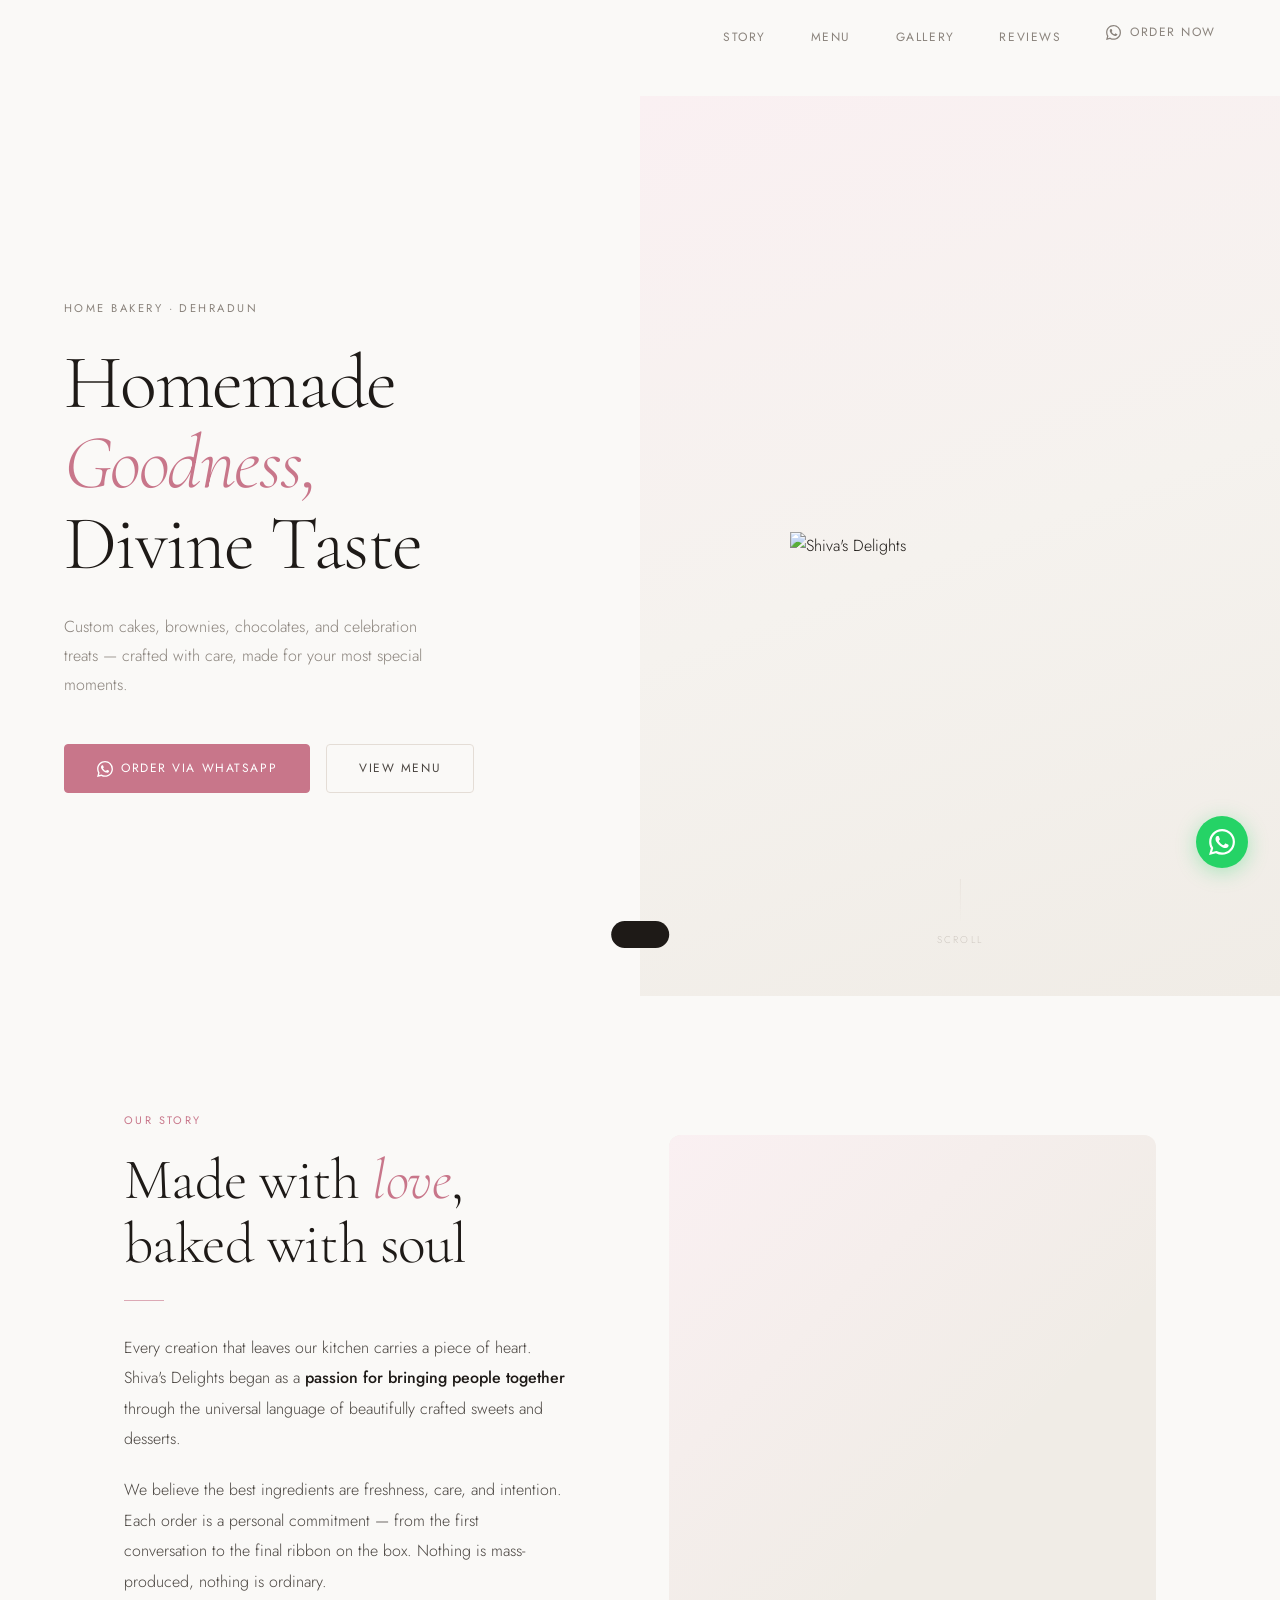
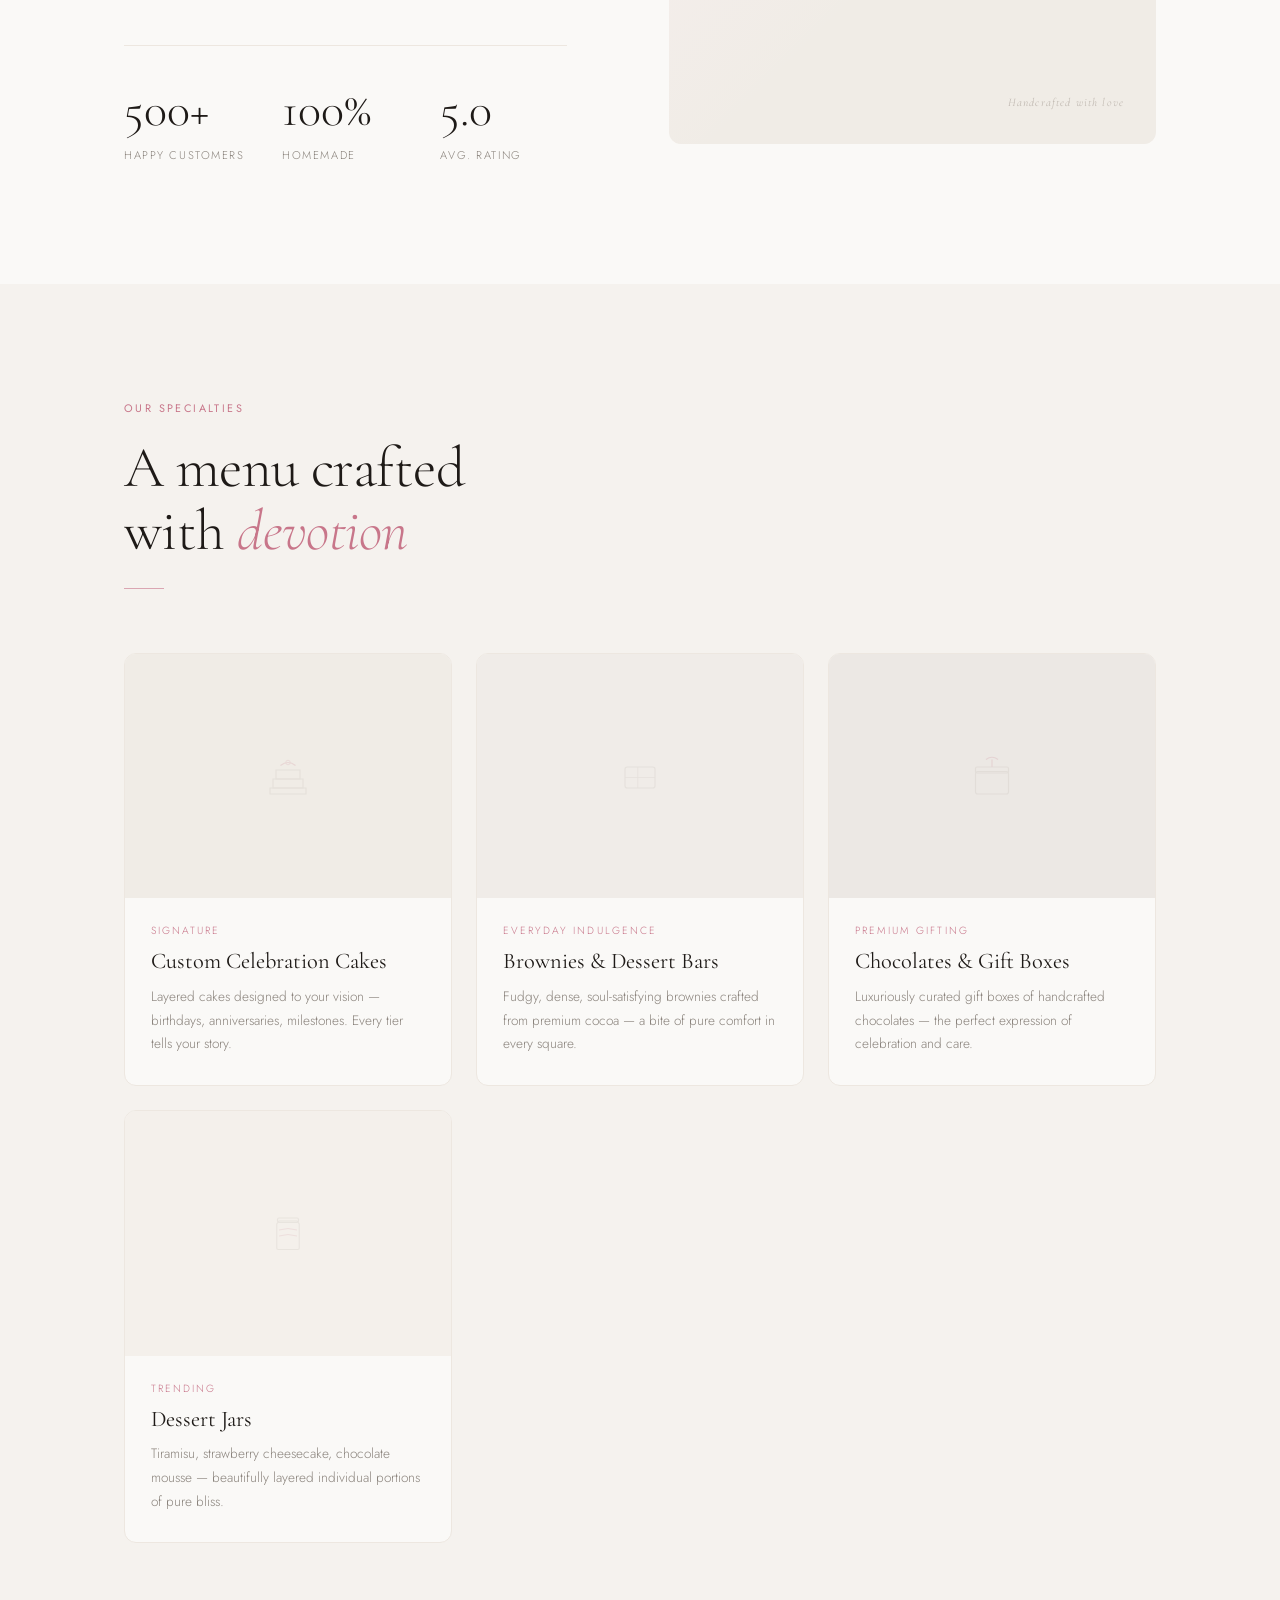
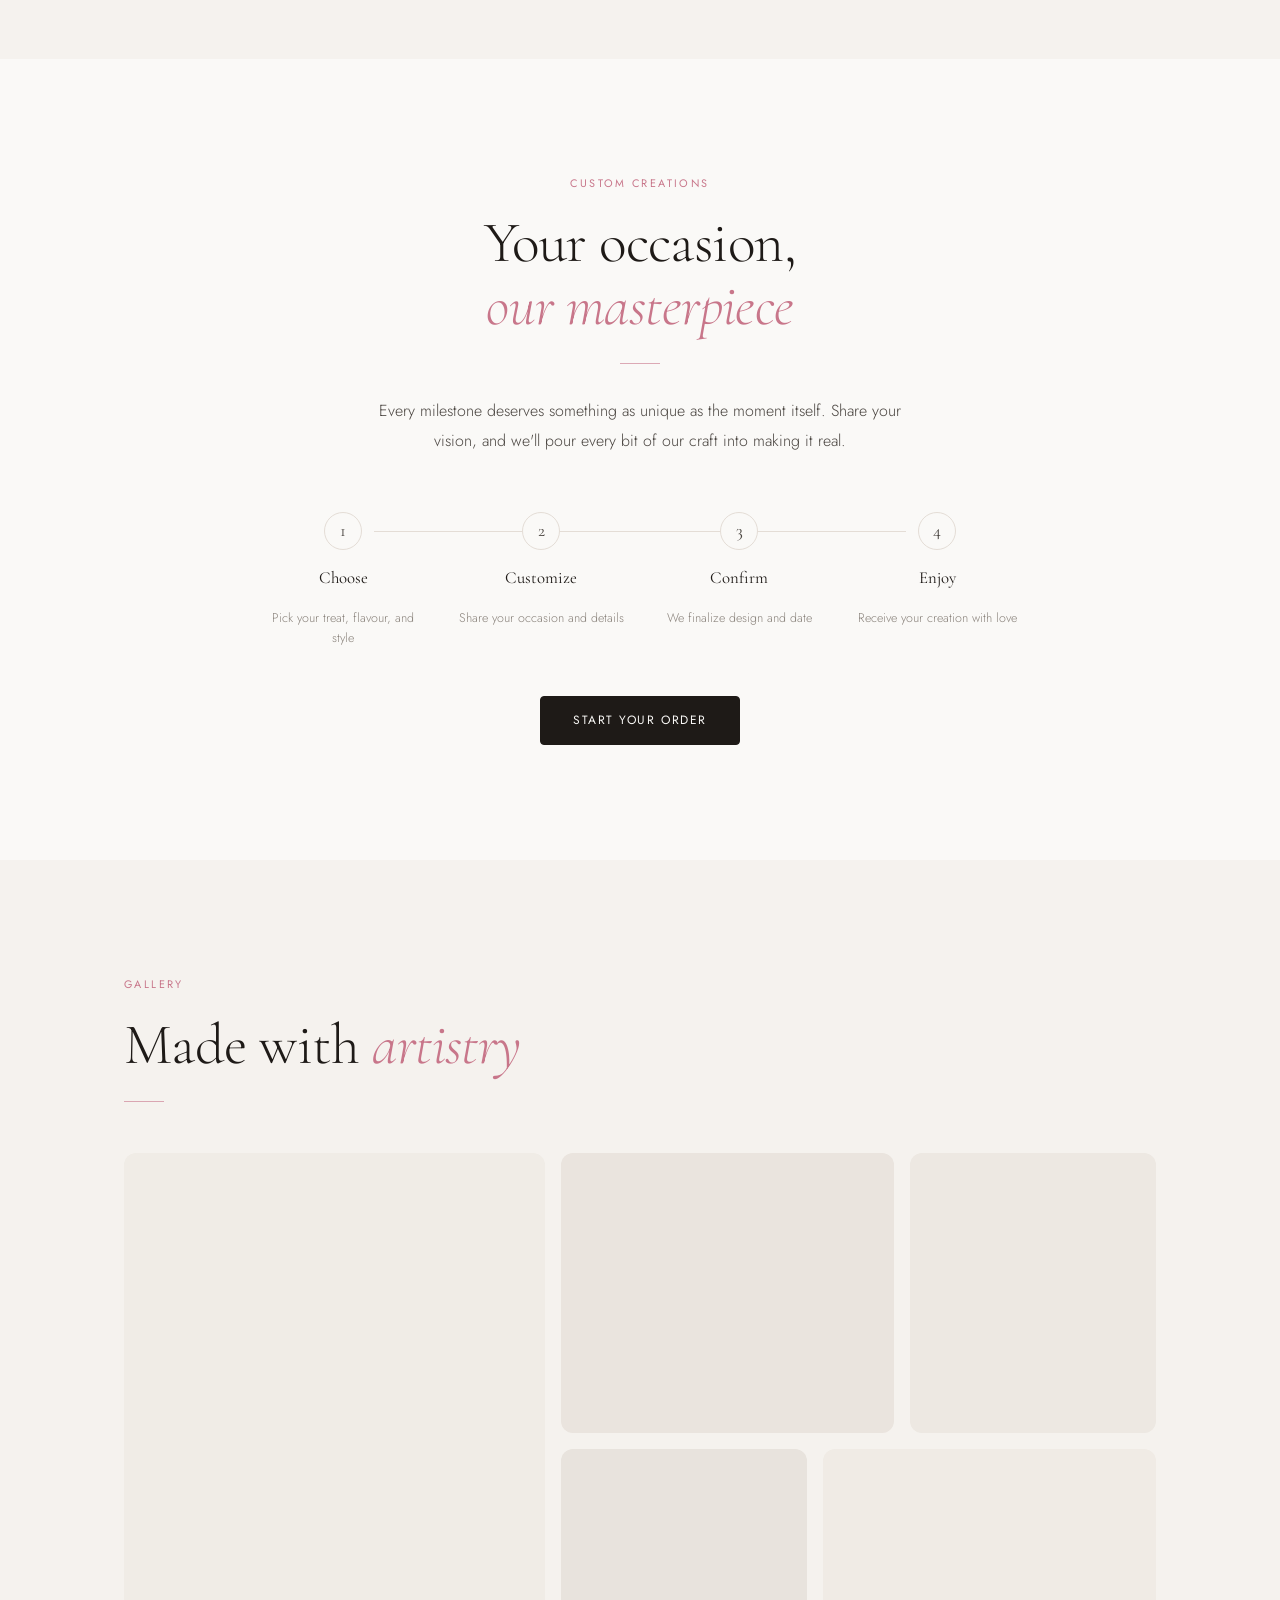
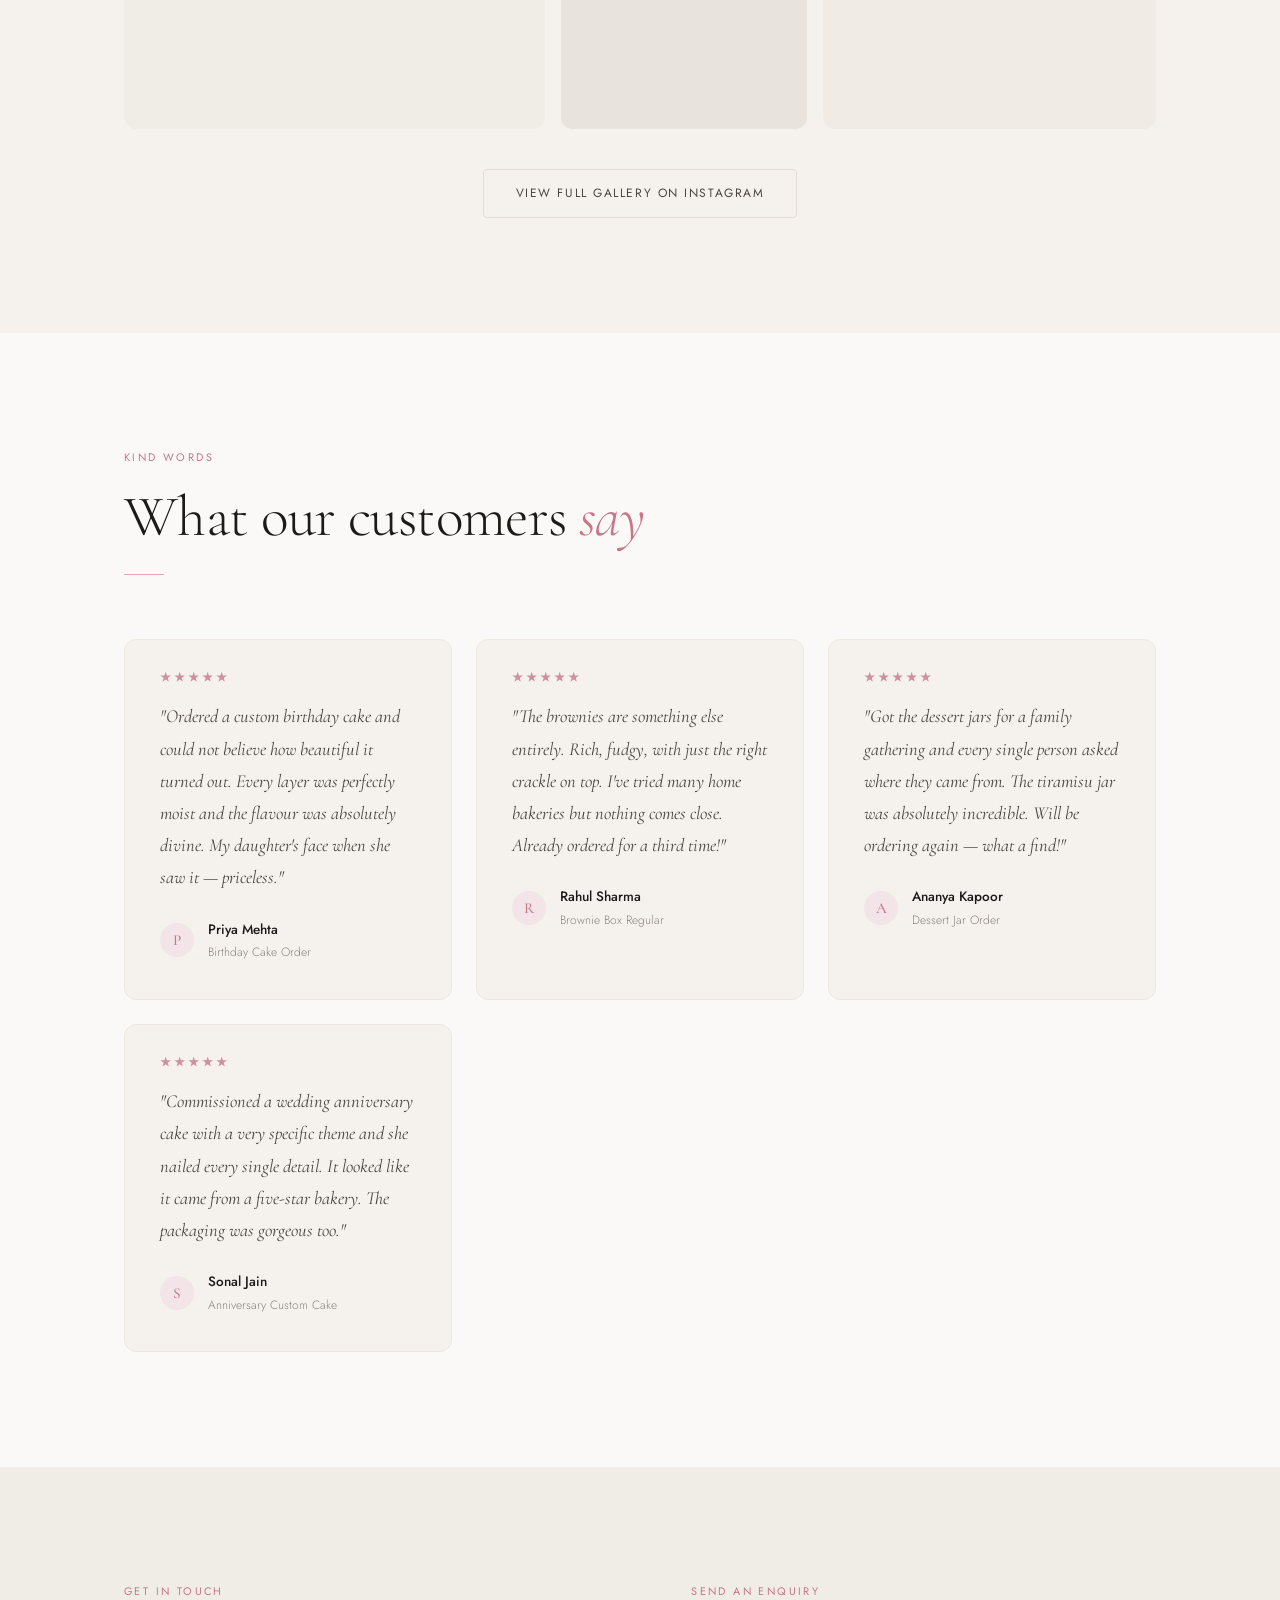
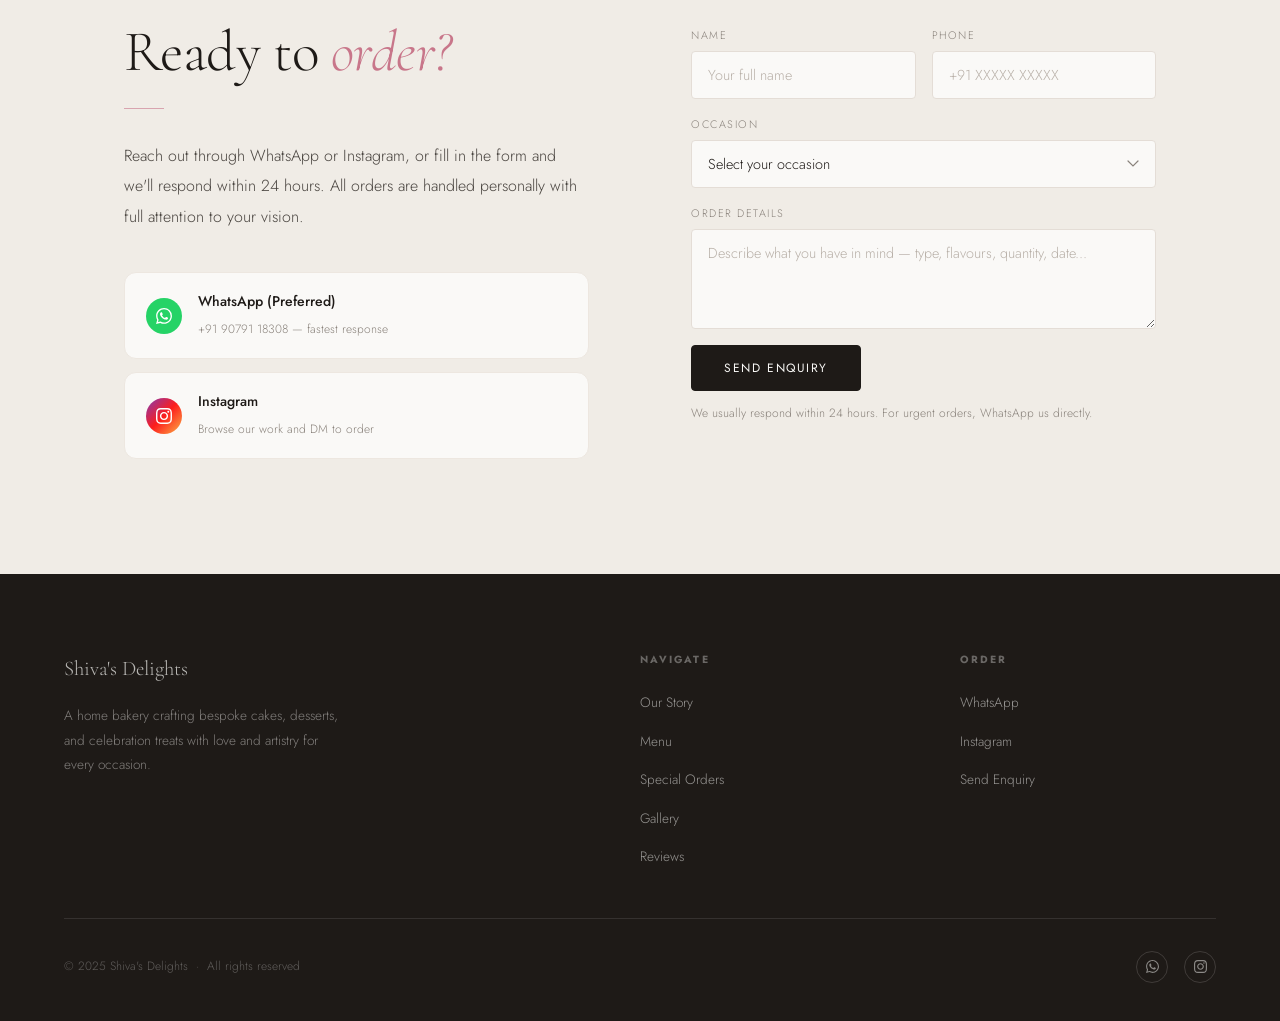
==== commit f45af716: "Add files via upload" ====
--- a/shivas-delights-v2.html
+++ b/shivas-delights-v2.html
@@ -1,1415 +1,1415 @@
-<!DOCTYPE html>
-<html lang="en">
-<head>
-<meta charset="UTF-8">
-<meta name="viewport" content="width=device-width, initial-scale=1.0">
-<title>Shiva's Delights — Homemade Goodness, Divine Taste</title>
-<link rel="preconnect" href="https://fonts.googleapis.com">
-<link rel="preconnect" href="https://fonts.gstatic.com" crossorigin>
-<link href="https://fonts.googleapis.com/css2?family=Cormorant+Garamond:ital,wght@0,300;0,400;0,500;1,300;1,400;1,500&family=Jost:wght@300;400;500&display=swap" rel="stylesheet">
-<style>
-  :root {
-    --bg:          #faf9f7;
-    --bg-warm:     #f5f2ee;
-    --bg-section:  #f0ece6;
-    --ink:         #1e1a17;
-    --ink-mid:     #4a4540;
-    --ink-muted:   #8a837c;
-    --ink-faint:   #b8b0a8;
-    --pink:        #c8768a;
-    --pink-light:  #d99aaa;
-    --pink-pale:   #f2e4e7;
-    --pink-subtle: #faf0f2;
-    --border:      #e4ddd6;
-    --border-soft: #ede7e0;
-    --max-w:       1160px;
-    --pad-x:       clamp(1.5rem, 5vw, 5rem);
-    --pad-y:       clamp(5rem, 9vw, 8rem);
-    --radius:      4px;
-    --radius-lg:   12px;
-    --ease:        cubic-bezier(0.25, 0.46, 0.45, 0.94);
-  }
-
-  *, *::before, *::after { box-sizing: border-box; margin: 0; padding: 0; }
-  html { scroll-behavior: smooth; font-size: 16px; }
-
-  body {
-    background: var(--bg);
-    color: var(--ink);
-    font-family: 'Jost', sans-serif;
-    font-weight: 300;
-    line-height: 1.75;
-    overflow-x: hidden;
-    -webkit-font-smoothing: antialiased;
-  }
-
-  /* ─── NAV ─── */
-  nav {
-    position: fixed;
-    top: 0; left: 0; right: 0;
-    z-index: 100;
-    display: flex;
-    align-items: center;
-    justify-content: space-between;
-    padding: 1.4rem var(--pad-x);
-    background: rgba(250, 249, 247, 0);
-    transition: background 0.5s ease, border-color 0.5s ease;
-    border-bottom: 1px solid transparent;
-  }
-  nav.scrolled {
-    background: rgba(250, 249, 247, 0.94);
-    backdrop-filter: blur(14px);
-    -webkit-backdrop-filter: blur(14px);
-    border-bottom-color: var(--border-soft);
-  }
-  .nav-logo-img {
-    height: 42px;
-    width: auto;
-    display: block;
-    object-fit: contain;
-  }
-  .nav-links {
-    display: flex;
-    gap: 2.8rem;
-    list-style: none;
-  }
-  .nav-links a {
-    font-size: 0.75rem;
-    font-weight: 400;
-    letter-spacing: 0.13em;
-    text-transform: uppercase;
-    color: var(--ink-muted);
-    text-decoration: none;
-    transition: color 0.25s ease;
-  }
-  .nav-links a:hover { color: var(--ink); }
-  .nav-cta-link {
-    display: flex;
-    align-items: center;
-    gap: 0.55rem;
-    font-size: 0.75rem;
-    font-weight: 400;
-    letter-spacing: 0.13em;
-    text-transform: uppercase;
-    color: var(--pink);
-    text-decoration: none;
-    transition: color 0.25s ease;
-  }
-  .nav-cta-link:hover { color: var(--pink-light); }
-  .nav-cta-link svg { width: 15px; height: 15px; fill: currentColor; }
-  .hamburger {
-    display: none;
-    flex-direction: column;
-    gap: 5px;
-    cursor: pointer;
-    background: none;
-    border: none;
-    padding: 4px;
-  }
-  .hamburger span {
-    display: block;
-    width: 22px;
-    height: 1px;
-    background: var(--ink-mid);
-    transition: all 0.3s ease;
-  }
-
-  /* ─── MOBILE MENU ─── */
-  .mobile-menu {
-    position: fixed;
-    top: 0; right: -100%;
-    width: min(300px, 85vw);
-    height: 100%;
-    background: var(--bg);
-    border-left: 1px solid var(--border);
-    z-index: 200;
-    padding: 5rem 2rem 3rem;
-    display: flex;
-    flex-direction: column;
-    gap: 0;
-    transition: right 0.4s var(--ease);
-  }
-  .mobile-menu.open { right: 0; }
-  .mobile-menu a {
-    font-family: 'Cormorant Garamond', serif;
-    font-size: 1.4rem;
-    font-weight: 400;
-    color: var(--ink);
-    text-decoration: none;
-    padding: 0.9rem 0;
-    border-bottom: 1px solid var(--border-soft);
-    transition: color 0.25s;
-  }
-  .mobile-menu a:hover { color: var(--pink); }
-  .mobile-close {
-    position: absolute;
-    top: 1.4rem; right: 1.4rem;
-    background: none;
-    border: none;
-    cursor: pointer;
-    color: var(--ink-muted);
-    font-size: 1.2rem;
-    line-height: 1;
-    padding: 0.4rem;
-  }
-  .menu-overlay {
-    position: fixed;
-    inset: 0;
-    background: rgba(30, 26, 23, 0.35);
-    z-index: 199;
-    opacity: 0;
-    pointer-events: none;
-    transition: opacity 0.35s ease;
-  }
-  .menu-overlay.open { opacity: 1; pointer-events: auto; }
-
-  /* ─── SHARED ─── */
-  section { position: relative; }
-  .container {
-    max-width: var(--max-w);
-    margin: 0 auto;
-    padding: var(--pad-y) var(--pad-x);
-  }
-  .label {
-    display: block;
-    font-size: 0.68rem;
-    font-weight: 400;
-    letter-spacing: 0.22em;
-    text-transform: uppercase;
-    color: var(--pink);
-    margin-bottom: 1.2rem;
-  }
-  h1, h2, h3 {
-    font-family: 'Cormorant Garamond', serif;
-    font-weight: 300;
-    line-height: 1.1;
-  }
-  .section-title {
-    font-size: clamp(2.4rem, 4.5vw, 3.8rem);
-    color: var(--ink);
-    margin-bottom: 1.5rem;
-    letter-spacing: -0.01em;
-  }
-  .section-title em {
-    font-style: italic;
-    color: var(--pink);
-  }
-  .rule {
-    width: 40px;
-    height: 1px;
-    background: var(--pink);
-    margin-bottom: 2rem;
-    opacity: 0.6;
-  }
-  .reveal {
-    opacity: 0;
-    transform: translateY(24px);
-    transition: opacity 0.75s ease, transform 0.75s ease;
-  }
-  .reveal.visible { opacity: 1; transform: none; }
-
-  /* ─── HERO ─── */
-  #hero {
-    min-height: 100svh;
-    display: grid;
-    grid-template-columns: 1fr 1fr;
-    align-items: center;
-    padding-top: 6rem;
-    overflow: hidden;
-  }
-  .hero-left {
-    padding: 4rem var(--pad-x) 4rem clamp(1.5rem, 5vw, 5rem);
-    display: flex;
-    flex-direction: column;
-    align-items: flex-start;
-    gap: 0;
-  }
-  .hero-eyebrow {
-    font-size: 0.7rem;
-    font-weight: 400;
-    letter-spacing: 0.22em;
-    text-transform: uppercase;
-    color: var(--ink-muted);
-    margin-bottom: 1.5rem;
-    opacity: 0;
-    animation: fadeUp 0.9s 0.2s ease forwards;
-  }
-  .hero-title {
-    font-family: 'Cormorant Garamond', serif;
-    font-size: clamp(3.5rem, 6vw, 6rem);
-    font-weight: 300;
-    line-height: 1.05;
-    letter-spacing: -0.02em;
-    color: var(--ink);
-    margin-bottom: 1.8rem;
-    opacity: 0;
-    animation: fadeUp 0.9s 0.35s ease forwards;
-  }
-  .hero-title em { font-style: italic; color: var(--pink); }
-  .hero-tagline {
-    font-size: clamp(0.9rem, 1.4vw, 1rem);
-    color: var(--ink-muted);
-    font-weight: 300;
-    max-width: 380px;
-    line-height: 1.8;
-    margin-bottom: 2.8rem;
-    opacity: 0;
-    animation: fadeUp 0.9s 0.5s ease forwards;
-  }
-  .hero-actions {
-    display: flex;
-    gap: 1rem;
-    flex-wrap: wrap;
-    align-items: center;
-    opacity: 0;
-    animation: fadeUp 0.9s 0.65s ease forwards;
-  }
-  .hero-right {
-    height: 100svh;
-    position: relative;
-    overflow: hidden;
-    background: var(--bg-warm);
-  }
-  .hero-right::before {
-    content: '';
-    position: absolute;
-    inset: 0;
-    background: linear-gradient(160deg, var(--pink-subtle) 0%, var(--bg-warm) 50%, var(--bg-section) 100%);
-  }
-  .hero-img-wrap {
-    position: absolute;
-    inset: 0;
-    display: flex;
-    align-items: center;
-    justify-content: center;
-    padding: 3rem;
-  }
-  .hero-logo-large {
-    width: clamp(200px, 30vw, 340px);
-    height: auto;
-    object-fit: contain;
-    opacity: 0;
-    transform: scale(0.96);
-    animation: logoIn 1.1s 0.5s var(--ease) forwards;
-    position: relative;
-    z-index: 1;
-  }
-  .hero-deco-line {
-    position: absolute;
-    bottom: 3rem;
-    left: 50%;
-    transform: translateX(-50%);
-    display: flex;
-    flex-direction: column;
-    align-items: center;
-    gap: 0.5rem;
-    opacity: 0;
-    animation: fadeIn 1s 1.2s ease forwards;
-  }
-  .hero-deco-line span {
-    font-size: 0.62rem;
-    letter-spacing: 0.22em;
-    text-transform: uppercase;
-    color: var(--ink-faint);
-  }
-  .scroll-bar {
-    width: 1px;
-    height: 44px;
-    background: linear-gradient(to bottom, var(--border), transparent);
-    animation: scrollAnim 2s ease infinite;
-  }
-
-  /* ─── BUTTONS ─── */
-  .btn {
-    display: inline-flex;
-    align-items: center;
-    gap: 0.5rem;
-    padding: 0.8rem 2rem;
-    font-family: 'Jost', sans-serif;
-    font-size: 0.75rem;
-    font-weight: 400;
-    letter-spacing: 0.13em;
-    text-transform: uppercase;
-    text-decoration: none;
-    border-radius: var(--radius);
-    cursor: pointer;
-    transition: all 0.3s ease;
-  }
-  .btn-solid {
-    background: var(--ink);
-    color: var(--bg);
-    border: 1px solid var(--ink);
-  }
-  .btn-solid:hover {
-    background: var(--ink-mid);
-    border-color: var(--ink-mid);
-    transform: translateY(-1px);
-  }
-  .btn-pink {
-    background: var(--pink);
-    color: #fff;
-    border: 1px solid var(--pink);
-  }
-  .btn-pink:hover {
-    background: var(--pink-light);
-    border-color: var(--pink-light);
-    transform: translateY(-1px);
-  }
-  .btn-ghost {
-    background: transparent;
-    color: var(--ink-mid);
-    border: 1px solid var(--border);
-  }
-  .btn-ghost:hover {
-    border-color: var(--ink-mid);
-    color: var(--ink);
-    transform: translateY(-1px);
-  }
-  .btn svg { width: 16px; height: 16px; fill: currentColor; flex-shrink: 0; }
-  .wa-float {
-    position: fixed;
-    bottom: 2rem;
-    right: 2rem;
-    z-index: 90;
-    width: 52px;
-    height: 52px;
-    border-radius: 50%;
-    background: #25d366;
-    display: flex;
-    align-items: center;
-    justify-content: center;
-    box-shadow: 0 4px 20px rgba(37, 211, 102, 0.35);
-    transition: transform 0.3s ease, box-shadow 0.3s ease;
-  }
-  .wa-float:hover {
-    transform: translateY(-3px);
-    box-shadow: 0 8px 28px rgba(37, 211, 102, 0.45);
-  }
-  .wa-float svg { width: 26px; height: 26px; fill: #fff; }
-
-  /* ─── ABOUT ─── */
-  #about { background: var(--bg); }
-  .about-grid {
-    display: grid;
-    grid-template-columns: 1fr 1.1fr;
-    gap: clamp(4rem, 8vw, 8rem);
-    align-items: center;
-  }
-  .about-left { }
-  .about-left p {
-    color: var(--ink-mid);
-    font-size: clamp(0.93rem, 1.3vw, 1rem);
-    line-height: 1.9;
-    margin-bottom: 1.3rem;
-  }
-  .about-left p strong { color: var(--ink); font-weight: 500; }
-  .about-stats {
-    display: grid;
-    grid-template-columns: repeat(3, 1fr);
-    gap: 2rem;
-    margin-top: 3rem;
-    padding-top: 2.5rem;
-    border-top: 1px solid var(--border-soft);
-  }
-  .stat-num {
-    font-family: 'Cormorant Garamond', serif;
-    font-size: clamp(2.2rem, 4vw, 3rem);
-    font-weight: 300;
-    color: var(--ink);
-    display: block;
-    line-height: 1;
-    margin-bottom: 0.4rem;
-  }
-  .stat-label {
-    font-size: 0.7rem;
-    letter-spacing: 0.14em;
-    text-transform: uppercase;
-    color: var(--ink-muted);
-  }
-  .about-right {
-    background: var(--bg-section);
-    border-radius: var(--radius-lg);
-    aspect-ratio: 4/5;
-    display: flex;
-    align-items: center;
-    justify-content: center;
-    overflow: hidden;
-    position: relative;
-  }
-  .about-right::after {
-    content: '';
-    position: absolute;
-    inset: 0;
-    background: linear-gradient(135deg, var(--pink-subtle) 0%, transparent 60%);
-  }
-  .about-center-logo {
-    width: 55%;
-    height: auto;
-    object-fit: contain;
-    position: relative;
-    z-index: 1;
-    opacity: 0.9;
-  }
-  .about-ornament {
-    position: absolute;
-    bottom: 2rem;
-    right: 2rem;
-    font-family: 'Cormorant Garamond', serif;
-    font-size: 0.72rem;
-    font-style: italic;
-    letter-spacing: 0.1em;
-    color: var(--ink-faint);
-    z-index: 2;
-  }
-
-  /* ─── MENU ─── */
-  #menu { background: var(--bg-warm); }
-  .menu-header { margin-bottom: clamp(3rem, 5vw, 4.5rem); }
-  .product-grid {
-    display: grid;
-    grid-template-columns: repeat(auto-fill, minmax(min(260px, 100%), 1fr));
-    gap: 1.5rem;
-  }
-  .product-card {
-    background: var(--bg);
-    border: 1px solid var(--border-soft);
-    border-radius: var(--radius-lg);
-    overflow: hidden;
-    transition: transform 0.35s ease, box-shadow 0.35s ease;
-  }
-  .product-card:hover {
-    transform: translateY(-4px);
-    box-shadow: 0 12px 40px rgba(30, 26, 23, 0.07);
-  }
-  .card-img-area {
-    aspect-ratio: 4/3;
-    display: flex;
-    align-items: center;
-    justify-content: center;
-    overflow: hidden;
-    position: relative;
-  }
-  .c-a { background: var(--bg-section); }
-  .c-b { background: #f0ece8; }
-  .c-c { background: #ece8e4; }
-  .c-d { background: #f4f0eb; }
-  .card-img-area svg { width: 48px; height: 48px; opacity: 0.18; }
-  .card-body { padding: 1.5rem 1.6rem 1.8rem; }
-  .card-cat {
-    font-size: 0.65rem;
-    letter-spacing: 0.2em;
-    text-transform: uppercase;
-    color: var(--pink);
-    margin-bottom: 0.5rem;
-    display: block;
-  }
-  .card-name {
-    font-family: 'Cormorant Garamond', serif;
-    font-size: 1.4rem;
-    font-weight: 400;
-    color: var(--ink);
-    margin-bottom: 0.6rem;
-    line-height: 1.2;
-  }
-  .card-desc {
-    font-size: 0.85rem;
-    color: var(--ink-muted);
-    line-height: 1.75;
-  }
-
-  /* ─── SPECIAL ORDERS ─── */
-  #special { background: var(--bg); }
-  .special-wrap {
-    max-width: 760px;
-    margin: 0 auto;
-    text-align: center;
-  }
-  .special-wrap .rule { margin: 0 auto 2rem; }
-  .special-desc {
-    color: var(--ink-mid);
-    font-size: clamp(0.93rem, 1.3vw, 1rem);
-    line-height: 1.9;
-    max-width: 560px;
-    margin: 0 auto 3.5rem;
-  }
-  .flow-steps {
-    display: grid;
-    grid-template-columns: repeat(4, 1fr);
-    gap: 2rem;
-    margin-bottom: 3rem;
-    text-align: center;
-    position: relative;
-  }
-  .flow-steps::before {
-    content: '';
-    position: absolute;
-    top: 19px;
-    left: calc(12.5% + 19px);
-    right: calc(12.5% + 19px);
-    height: 1px;
-    background: var(--border);
-  }
-  .flow-step { display: flex; flex-direction: column; align-items: center; gap: 0.8rem; }
-  .step-num {
-    width: 38px;
-    height: 38px;
-    border-radius: 50%;
-    border: 1px solid var(--border);
-    display: flex;
-    align-items: center;
-    justify-content: center;
-    font-family: 'Cormorant Garamond', serif;
-    font-size: 1.1rem;
-    font-weight: 400;
-    color: var(--ink-mid);
-    background: var(--bg);
-    position: relative;
-    z-index: 1;
-    transition: border-color 0.3s, color 0.3s;
-  }
-  .flow-step:hover .step-num { border-color: var(--pink); color: var(--pink); }
-  .step-title {
-    font-family: 'Cormorant Garamond', serif;
-    font-size: 1.05rem;
-    font-weight: 400;
-    color: var(--ink);
-    display: block;
-    margin-bottom: 0.2rem;
-  }
-  .step-sub {
-    font-size: 0.78rem;
-    color: var(--ink-muted);
-    line-height: 1.6;
-  }
-
-  /* ─── GALLERY ─── */
-  #gallery { background: var(--bg-warm); }
-  .gallery-header { margin-bottom: clamp(2.5rem, 4vw, 4rem); }
-  .gallery-grid {
-    display: grid;
-    grid-template-columns: repeat(12, 1fr);
-    grid-template-rows: 280px 280px;
-    gap: 1rem;
-  }
-  .gi-1 { grid-column: span 5; grid-row: span 2; }
-  .gi-2 { grid-column: span 4; }
-  .gi-3 { grid-column: span 3; }
-  .gi-4 { grid-column: span 3; }
-  .gi-5 { grid-column: span 4; }
-  .gallery-item {
-    border-radius: var(--radius-lg);
-    overflow: hidden;
-    position: relative;
-    cursor: pointer;
-  }
-  .g-fill {
-    width: 100%;
-    height: 100%;
-    transition: transform 0.5s ease;
-  }
-  .gallery-item:hover .g-fill { transform: scale(1.04); }
-  .g1 { background: var(--bg-section); }
-  .g2 { background: #eae4de; }
-  .g3 { background: #ede8e2; }
-  .g4 { background: #e8e3dd; }
-  .g5 { background: #f0ebe5; }
-  .gallery-caption {
-    position: absolute;
-    bottom: 0; left: 0; right: 0;
-    padding: 1.2rem 1.4rem 1.4rem;
-    background: linear-gradient(to top, rgba(30,26,23,0.35), transparent);
-    opacity: 0;
-    transition: opacity 0.35s ease;
-  }
-  .gallery-item:hover .gallery-caption { opacity: 1; }
-  .gallery-caption span {
-    font-family: 'Cormorant Garamond', serif;
-    font-size: 1rem;
-    font-weight: 400;
-    color: var(--bg);
-    font-style: italic;
-  }
-  .gallery-cta { margin-top: 2.5rem; text-align: center; }
-
-  /* ─── TESTIMONIALS ─── */
-  #testimonials { background: var(--bg); }
-  .testimonials-header { margin-bottom: clamp(3rem, 5vw, 4.5rem); }
-  .testimonials-grid {
-    display: grid;
-    grid-template-columns: repeat(auto-fill, minmax(min(320px, 100%), 1fr));
-    gap: 1.5rem;
-  }
-  .tcard {
-    background: var(--bg-warm);
-    border: 1px solid var(--border-soft);
-    border-radius: var(--radius-lg);
-    padding: 2rem 2.2rem 2.2rem;
-    transition: transform 0.3s ease, box-shadow 0.3s ease;
-  }
-  .tcard:hover {
-    transform: translateY(-3px);
-    box-shadow: 0 10px 35px rgba(30, 26, 23, 0.06);
-  }
-  .stars {
-    display: flex;
-    gap: 3px;
-    margin-bottom: 1.1rem;
-  }
-  .star {
-    width: 11px;
-    height: 11px;
-    background: var(--pink);
-    clip-path: polygon(50% 0%,61% 35%,98% 35%,68% 57%,79% 91%,50% 70%,21% 91%,32% 57%,2% 35%,39% 35%);
-    opacity: 0.8;
-  }
-  .tquote {
-    font-family: 'Cormorant Garamond', serif;
-    font-size: clamp(1rem, 1.6vw, 1.15rem);
-    font-style: italic;
-    font-weight: 400;
-    color: var(--ink-mid);
-    line-height: 1.75;
-    margin-bottom: 1.5rem;
-  }
-  .tauthor { display: flex; align-items: center; gap: 0.85rem; }
-  .avatar {
-    width: 34px;
-    height: 34px;
-    border-radius: 50%;
-    background: var(--pink-pale);
-    display: flex;
-    align-items: center;
-    justify-content: center;
-    font-family: 'Cormorant Garamond', serif;
-    font-size: 0.95rem;
-    font-weight: 500;
-    color: var(--pink);
-    flex-shrink: 0;
-  }
-  .author-name { font-size: 0.85rem; font-weight: 500; color: var(--ink); display: block; }
-  .author-sub { font-size: 0.75rem; color: var(--ink-muted); margin-top: 1px; display: block; }
-
-  /* ─── CONTACT ─── */
-  #contact { background: var(--bg-section); }
-  .contact-grid {
-    display: grid;
-    grid-template-columns: 1fr 1fr;
-    gap: clamp(4rem, 8vw, 8rem);
-    align-items: start;
-  }
-  .contact-info p {
-    color: var(--ink-mid);
-    font-size: clamp(0.93rem, 1.3vw, 1rem);
-    line-height: 1.9;
-    margin-bottom: 2.5rem;
-  }
-  .contact-channels { display: flex; flex-direction: column; gap: 0.85rem; }
-  .channel-link {
-    display: flex;
-    align-items: center;
-    gap: 1rem;
-    padding: 1rem 1.3rem;
-    background: var(--bg);
-    border: 1px solid var(--border-soft);
-    border-radius: var(--radius-lg);
-    text-decoration: none;
-    color: var(--ink);
-    transition: border-color 0.25s ease, box-shadow 0.25s ease;
-  }
-  .channel-link:hover {
-    border-color: var(--ink-faint);
-    box-shadow: 0 4px 16px rgba(30,26,23,0.05);
-  }
-  .ch-icon {
-    width: 36px;
-    height: 36px;
-    border-radius: 50%;
-    display: flex;
-    align-items: center;
-    justify-content: center;
-    flex-shrink: 0;
-  }
-  .ch-ig { background: linear-gradient(135deg, #833ab4, #fd1d1d, #fcb045); }
-  .ch-wa { background: #25d366; }
-  .ch-icon svg { width: 16px; height: 16px; fill: #fff; }
-  .ch-text strong { display: block; font-weight: 500; font-size: 0.88rem; }
-  .ch-text span { font-size: 0.75rem; color: var(--ink-muted); }
-
-  .contact-form { display: flex; flex-direction: column; gap: 1rem; }
-  .form-row { display: grid; grid-template-columns: 1fr 1fr; gap: 1rem; }
-  .fg { display: flex; flex-direction: column; gap: 0.4rem; }
-  .fg label {
-    font-size: 0.68rem;
-    letter-spacing: 0.14em;
-    text-transform: uppercase;
-    color: var(--ink-muted);
-  }
-  .fg input, .fg select, .fg textarea {
-    background: var(--bg);
-    border: 1px solid var(--border);
-    border-radius: var(--radius);
-    padding: 0.8rem 1rem;
-    color: var(--ink);
-    font-family: 'Jost', sans-serif;
-    font-size: 0.9rem;
-    font-weight: 300;
-    outline: none;
-    transition: border-color 0.25s ease;
-    -webkit-appearance: none;
-    appearance: none;
-    width: 100%;
-  }
-  .fg input::placeholder, .fg textarea::placeholder { color: var(--ink-faint); }
-  .fg input:focus, .fg select:focus, .fg textarea:focus {
-    border-color: var(--ink-faint);
-  }
-  .fg select {
-    background-image: url("data:image/svg+xml,%3Csvg xmlns='http://www.w3.org/2000/svg' width='12' height='7' viewBox='0 0 12 7'%3E%3Cpath d='M1 1l5 5 5-5' stroke='%238a837c' stroke-width='1.2' fill='none' stroke-linecap='round'/%3E%3C/svg%3E");
-    background-repeat: no-repeat;
-    background-position: right 1rem center;
-    padding-right: 2.4rem;
-    cursor: pointer;
-  }
-  .fg select option { background: var(--bg); color: var(--ink); }
-  .fg textarea { resize: vertical; min-height: 100px; }
-  .form-note { font-size: 0.75rem; color: var(--ink-muted); margin-top: -0.2rem; }
-
-  /* ─── FOOTER ─── */
-  footer {
-    background: var(--ink);
-    color: var(--bg-warm);
-    padding: clamp(3.5rem, 6vw, 5rem) var(--pad-x) clamp(1.8rem, 3vw, 2.5rem);
-  }
-  .footer-inner { max-width: var(--max-w); margin: 0 auto; }
-  .footer-top {
-    display: grid;
-    grid-template-columns: 2fr 1fr 1fr;
-    gap: 4rem;
-    padding-bottom: 3rem;
-    border-bottom: 1px solid rgba(250,249,247,0.1);
-    margin-bottom: 2rem;
-  }
-  .footer-logo { height: 48px; width: auto; object-fit: contain; margin-bottom: 1.2rem; display: block; filter: brightness(0) invert(1); opacity: 0.85; }
-  .footer-brand p { font-size: 0.85rem; color: rgba(250,249,247,0.45); line-height: 1.8; max-width: 280px; }
-  .footer-col h4 {
-    font-size: 0.65rem;
-    letter-spacing: 0.2em;
-    text-transform: uppercase;
-    color: rgba(250,249,247,0.35);
-    margin-bottom: 1.2rem;
-  }
-  .footer-col ul { list-style: none; display: flex; flex-direction: column; gap: 0.65rem; }
-  .footer-col ul li a {
-    font-size: 0.85rem;
-    color: rgba(250,249,247,0.55);
-    text-decoration: none;
-    transition: color 0.25s;
-  }
-  .footer-col ul li a:hover { color: rgba(250,249,247,0.9); }
-  .footer-bottom {
-    display: flex;
-    align-items: center;
-    justify-content: space-between;
-    flex-wrap: wrap;
-    gap: 1rem;
-  }
-  .footer-copy { font-size: 0.75rem; color: rgba(250,249,247,0.3); }
-  .footer-social { display: flex; gap: 1rem; }
-  .fsocial {
-    width: 32px; height: 32px;
-    border-radius: 50%;
-    border: 1px solid rgba(250,249,247,0.15);
-    display: flex; align-items: center; justify-content: center;
-    text-decoration: none;
-    transition: border-color 0.25s;
-  }
-  .fsocial:hover { border-color: rgba(250,249,247,0.4); }
-  .fsocial svg { width: 13px; height: 13px; fill: rgba(250,249,247,0.5); }
-
-  /* ─── TOAST ─── */
-  .toast {
-    position: fixed;
-    bottom: 2rem; left: 50%;
-    transform: translateX(-50%) translateY(80px);
-    background: var(--ink);
-    color: var(--bg);
-    padding: 0.85rem 1.8rem;
-    border-radius: 100px;
-    font-size: 0.82rem;
-    z-index: 500;
-    transition: transform 0.4s var(--ease);
-    white-space: nowrap;
-  }
-  .toast.show { transform: translateX(-50%) translateY(0); }
-
-  /* ─── KEYFRAMES ─── */
-  @keyframes fadeUp {
-    to { opacity: 1; transform: none; }
-  }
-  @keyframes fadeIn {
-    to { opacity: 0.6; }
-  }
-  @keyframes logoIn {
-    to { opacity: 1; transform: none; }
-  }
-  @keyframes scrollAnim {
-    0%, 100% { transform: scaleY(0.6); opacity: 0.4; }
-    50% { transform: scaleY(1); opacity: 1; }
-  }
-
-  /* ─── RESPONSIVE ─── */
-  @media (max-width: 1024px) {
-    .about-grid { grid-template-columns: 1fr; }
-    .about-right { aspect-ratio: 16/9; max-height: 300px; }
-    .contact-grid { grid-template-columns: 1fr; }
-    .footer-top { grid-template-columns: 1fr 1fr; }
-    .footer-brand { grid-column: span 2; }
-    #hero { grid-template-columns: 1fr; min-height: auto; padding-top: 5rem; }
-    .hero-right { height: 50vw; max-height: 420px; }
-    .hero-left { padding: 3rem var(--pad-x); }
-  }
-  @media (max-width: 768px) {
-    .nav-links { display: none; }
-    .hamburger { display: flex; }
-    .flow-steps { grid-template-columns: repeat(2, 1fr); }
-    .flow-steps::before { display: none; }
-    .gallery-grid {
-      grid-template-columns: 1fr 1fr;
-      grid-template-rows: auto;
-    }
-    .gi-1 { grid-column: span 2; grid-row: span 1; min-height: 220px; }
-    .gi-2, .gi-3, .gi-4, .gi-5 { grid-column: span 1; min-height: 180px; }
-    .footer-top { grid-template-columns: 1fr; gap: 2.5rem; }
-    .footer-brand { grid-column: span 1; }
-    .form-row { grid-template-columns: 1fr; }
-  }
-  @media (max-width: 480px) {
-    .gallery-grid { grid-template-columns: 1fr; }
-    .gi-1, .gi-2, .gi-3, .gi-4, .gi-5 { grid-column: span 1; min-height: 200px; }
-    .hero-actions { flex-direction: column; align-items: flex-start; }
-    .about-stats { grid-template-columns: repeat(3,1fr); gap: 1rem; }
-  }
-</style>
-</head>
-<body>
-
-<!-- FLOATING WHATSAPP -->
-<a href="https://wa.me/919079118308" target="_blank" rel="noopener" class="wa-float" aria-label="Chat on WhatsApp">
-  <svg viewBox="0 0 24 24"><path d="M17.472 14.382c-.297-.149-1.758-.867-2.03-.967-.273-.099-.471-.148-.67.15-.197.297-.767.966-.94 1.164-.173.199-.347.223-.644.075-.297-.15-1.255-.463-2.39-1.475-.883-.788-1.48-1.761-1.653-2.059-.173-.297-.018-.458.13-.606.134-.133.298-.347.446-.52.149-.174.198-.298.298-.497.099-.198.05-.371-.025-.52-.075-.149-.669-1.612-.916-2.207-.242-.579-.487-.5-.669-.51-.173-.008-.371-.01-.57-.01-.198 0-.52.074-.792.372-.272.297-1.04 1.016-1.04 2.479 0 1.462 1.065 2.875 1.213 3.074.149.198 2.096 3.2 5.077 4.487.709.306 1.262.489 1.694.625.712.227 1.36.195 1.871.118.571-.085 1.758-.719 2.006-1.413.248-.694.248-1.289.173-1.413-.074-.124-.272-.198-.57-.347m-5.421 7.403h-.004a9.87 9.87 0 01-5.031-1.378l-.361-.214-3.741.982.998-3.648-.235-.374a9.86 9.86 0 01-1.51-5.26c.001-5.45 4.436-9.884 9.888-9.884 2.64 0 5.122 1.03 6.988 2.898a9.825 9.825 0 012.893 6.994c-.003 5.45-4.437 9.884-9.885 9.884m8.413-18.297A11.815 11.815 0 0012.05 0C5.495 0 .16 5.335.157 11.892c0 2.096.547 4.142 1.588 5.945L.057 24l6.305-1.654a11.882 11.882 0 005.683 1.448h.005c6.554 0 11.89-5.335 11.893-11.893a11.821 11.821 0 00-3.48-8.413z"/></svg>
-</a>
-
-<!-- NAV -->
-<nav id="main-nav">
-  <a href="#hero">
-    <img
-      src="https://i.ibb.co/S7NCLcr2/542690374-17990781680830726-1760492174833954483-n-Photoroom.png"
-      alt="Shiva's Delights"
-      class="nav-logo-img"
-      onerror="this.style.display='none';this.nextSibling.style.display='block';"
-    >
-    <span style="display:none;font-family:'Cormorant Garamond',serif;font-size:1.35rem;font-weight:400;color:var(--ink);">Shiva's Delights</span>
-  </a>
-  <ul class="nav-links">
-    <li><a href="#about">Story</a></li>
-    <li><a href="#menu">Menu</a></li>
-    <li><a href="#gallery">Gallery</a></li>
-    <li><a href="#testimonials">Reviews</a></li>
-    <li>
-      <a href="https://wa.me/919079118308" target="_blank" rel="noopener" class="nav-cta-link">
-        <svg viewBox="0 0 24 24"><path d="M17.472 14.382c-.297-.149-1.758-.867-2.03-.967-.273-.099-.471-.148-.67.15-.197.297-.767.966-.94 1.164-.173.199-.347.223-.644.075-.297-.15-1.255-.463-2.39-1.475-.883-.788-1.48-1.761-1.653-2.059-.173-.297-.018-.458.13-.606.134-.133.298-.347.446-.52.149-.174.198-.298.298-.497.099-.198.05-.371-.025-.52-.075-.149-.669-1.612-.916-2.207-.242-.579-.487-.5-.669-.51-.173-.008-.371-.01-.57-.01-.198 0-.52.074-.792.372-.272.297-1.04 1.016-1.04 2.479 0 1.462 1.065 2.875 1.213 3.074.149.198 2.096 3.2 5.077 4.487.709.306 1.262.489 1.694.625.712.227 1.36.195 1.871.118.571-.085 1.758-.719 2.006-1.413.248-.694.248-1.289.173-1.413-.074-.124-.272-.198-.57-.347m-5.421 7.403h-.004a9.87 9.87 0 01-5.031-1.378l-.361-.214-3.741.982.998-3.648-.235-.374a9.86 9.86 0 01-1.51-5.26c.001-5.45 4.436-9.884 9.888-9.884 2.64 0 5.122 1.03 6.988 2.898a9.825 9.825 0 012.893 6.994c-.003 5.45-4.437 9.884-9.885 9.884m8.413-18.297A11.815 11.815 0 0012.05 0C5.495 0 .16 5.335.157 11.892c0 2.096.547 4.142 1.588 5.945L.057 24l6.305-1.654a11.882 11.882 0 005.683 1.448h.005c6.554 0 11.89-5.335 11.893-11.893a11.821 11.821 0 00-3.48-8.413z"/></svg>
-        Order Now
-      </a>
-    </li>
-  </ul>
-  <button class="hamburger" id="hamburger" aria-label="Menu">
-    <span></span><span></span><span></span>
-  </button>
-</nav>
-
-<!-- MOBILE MENU -->
-<div class="menu-overlay" id="menuOverlay"></div>
-<div class="mobile-menu" id="mobileMenu">
-  <button class="mobile-close" id="menuClose">&#x2715;</button>
-  <a href="#about" class="mobile-link">Story</a>
-  <a href="#menu" class="mobile-link">Menu</a>
-  <a href="#special" class="mobile-link">Special Orders</a>
-  <a href="#gallery" class="mobile-link">Gallery</a>
-  <a href="#testimonials" class="mobile-link">Reviews</a>
-  <a href="#contact" class="mobile-link">Contact</a>
-  <a href="https://wa.me/919079118308" target="_blank" class="mobile-link" style="color:var(--pink);border-bottom:none;margin-top:0.5rem;">Order on WhatsApp</a>
-</div>
-
-<!-- HERO -->
-<section id="hero">
-  <div class="hero-left">
-    <p class="hero-eyebrow">Home Bakery &middot; Dehradun</p>
-    <h1 class="hero-title">
-      Homemade<br>
-      <em>Goodness,</em><br>
-      Divine Taste
-    </h1>
-    <p class="hero-tagline">
-      Custom cakes, brownies, chocolates, and celebration treats — crafted with care, made for your most special moments.
-    </p>
-    <div class="hero-actions">
-      <a href="https://wa.me/919079118308" target="_blank" rel="noopener" class="btn btn-pink">
-        <svg viewBox="0 0 24 24"><path d="M17.472 14.382c-.297-.149-1.758-.867-2.03-.967-.273-.099-.471-.148-.67.15-.197.297-.767.966-.94 1.164-.173.199-.347.223-.644.075-.297-.15-1.255-.463-2.39-1.475-.883-.788-1.48-1.761-1.653-2.059-.173-.297-.018-.458.13-.606.134-.133.298-.347.446-.52.149-.174.198-.298.298-.497.099-.198.05-.371-.025-.52-.075-.149-.669-1.612-.916-2.207-.242-.579-.487-.5-.669-.51-.173-.008-.371-.01-.57-.01-.198 0-.52.074-.792.372-.272.297-1.04 1.016-1.04 2.479 0 1.462 1.065 2.875 1.213 3.074.149.198 2.096 3.2 5.077 4.487.709.306 1.262.489 1.694.625.712.227 1.36.195 1.871.118.571-.085 1.758-.719 2.006-1.413.248-.694.248-1.289.173-1.413-.074-.124-.272-.198-.57-.347m-5.421 7.403h-.004a9.87 9.87 0 01-5.031-1.378l-.361-.214-3.741.982.998-3.648-.235-.374a9.86 9.86 0 01-1.51-5.26c.001-5.45 4.436-9.884 9.888-9.884 2.64 0 5.122 1.03 6.988 2.898a9.825 9.825 0 012.893 6.994c-.003 5.45-4.437 9.884-9.885 9.884m8.413-18.297A11.815 11.815 0 0012.05 0C5.495 0 .16 5.335.157 11.892c0 2.096.547 4.142 1.588 5.945L.057 24l6.305-1.654a11.882 11.882 0 005.683 1.448h.005c6.554 0 11.89-5.335 11.893-11.893a11.821 11.821 0 00-3.48-8.413z"/></svg>
-        Order via WhatsApp
-      </a>
-      <a href="#menu" class="btn btn-ghost">View Menu</a>
-    </div>
-  </div>
-  <div class="hero-right">
-    <div class="hero-img-wrap">
-      <img
-        src="https://i.ibb.co/S7NCLcr2/542690374-17990781680830726-1760492174833954483-n-Photoroom.png"
-        alt="Shiva's Delights"
-        class="hero-logo-large"
-        onerror="this.style.opacity='0';"
-      >
-    </div>
-    <div class="hero-deco-line">
-      <div class="scroll-bar"></div>
-      <span>Scroll</span>
-    </div>
-  </div>
-</section>
-
-<!-- ABOUT -->
-<section id="about">
-  <div class="container">
-    <div class="about-grid">
-      <div class="about-left reveal">
-        <span class="label">Our Story</span>
-        <h2 class="section-title">Made with <em>love</em>,<br>baked with soul</h2>
-        <div class="rule"></div>
-        <p>Every creation that leaves our kitchen carries a piece of heart. Shiva's Delights began as a <strong>passion for bringing people together</strong> through the universal language of beautifully crafted sweets and desserts.</p>
-        <p>We believe the best ingredients are freshness, care, and intention. Each order is a personal commitment — from the first conversation to the final ribbon on the box. Nothing is mass-produced, nothing is ordinary.</p>
-        <div class="about-stats">
-          <div>
-            <span class="stat-num">500+</span>
-            <span class="stat-label">Happy Customers</span>
-          </div>
-          <div>
-            <span class="stat-num">100%</span>
-            <span class="stat-label">Homemade</span>
-          </div>
-          <div>
-            <span class="stat-num">5.0</span>
-            <span class="stat-label">Avg. Rating</span>
-          </div>
-        </div>
-      </div>
-      <div class="about-right reveal">
-        <img
-          src="https://i.ibb.co/S7NCLcr2/542690374-17990781680830726-1760492174833954483-n-Photoroom.png"
-          alt="Shiva's Delights"
-          class="about-center-logo"
-          onerror="this.style.opacity='0';"
-        >
-        <span class="about-ornament">Handcrafted with love</span>
-      </div>
-    </div>
-  </div>
-</section>
-
-<!-- MENU -->
-<section id="menu">
-  <div class="container">
-    <div class="menu-header reveal">
-      <span class="label">Our Specialties</span>
-      <h2 class="section-title">A menu crafted<br>with <em>devotion</em></h2>
-      <div class="rule"></div>
-    </div>
-    <div class="product-grid">
-
-      <div class="product-card reveal">
-        <div class="card-img-area c-a">
-          <svg viewBox="0 0 64 64" fill="none" xmlns="http://www.w3.org/2000/svg">
-            <path d="M8 48h48v8H8z" stroke="var(--ink-faint)" stroke-width="1.5"/>
-            <path d="M12 36h40v12H12z" stroke="var(--ink-faint)" stroke-width="1.5"/>
-            <path d="M16 24h32v12H16z" stroke="var(--ink-faint)" stroke-width="1.5"/>
-            <path d="M22 18 Q32 10 42 18" stroke="var(--pink)" stroke-width="1.5"/>
-            <circle cx="32" cy="14" r="3" stroke="var(--pink)" stroke-width="1"/>
-          </svg>
-        </div>
-        <div class="card-body">
-          <span class="card-cat">Signature</span>
-          <h3 class="card-name">Custom Celebration Cakes</h3>
-          <p class="card-desc">Layered cakes designed to your vision — birthdays, anniversaries, milestones. Every tier tells your story.</p>
-        </div>
-      </div>
-
-      <div class="product-card reveal">
-        <div class="card-img-area c-b">
-          <svg viewBox="0 0 64 64" fill="none" xmlns="http://www.w3.org/2000/svg">
-            <rect x="12" y="20" width="40" height="28" rx="3" stroke="var(--ink-faint)" stroke-width="1.5"/>
-            <line x1="29" y1="20" x2="29" y2="48" stroke="var(--ink-faint)" stroke-width="1"/>
-            <line x1="12" y1="34" x2="52" y2="34" stroke="var(--ink-faint)" stroke-width="1"/>
-          </svg>
-        </div>
-        <div class="card-body">
-          <span class="card-cat">Everyday Indulgence</span>
-          <h3 class="card-name">Brownies & Dessert Bars</h3>
-          <p class="card-desc">Fudgy, dense, soul-satisfying brownies crafted from premium cocoa — a bite of pure comfort in every square.</p>
-        </div>
-      </div>
-
-      <div class="product-card reveal">
-        <div class="card-img-area c-c">
-          <svg viewBox="0 0 64 64" fill="none" xmlns="http://www.w3.org/2000/svg">
-            <rect x="10" y="26" width="44" height="30" rx="3" stroke="var(--ink-faint)" stroke-width="1.5"/>
-            <rect x="10" y="20" width="44" height="8" rx="2" stroke="var(--ink-faint)" stroke-width="1.5"/>
-            <path d="M32 20V10" stroke="var(--pink)" stroke-width="1.5"/>
-            <path d="M24 10 Q32 4 40 10" stroke="var(--pink)" stroke-width="1.5"/>
-          </svg>
-        </div>
-        <div class="card-body">
-          <span class="card-cat">Premium Gifting</span>
-          <h3 class="card-name">Chocolates & Gift Boxes</h3>
-          <p class="card-desc">Luxuriously curated gift boxes of handcrafted chocolates — the perfect expression of celebration and care.</p>
-        </div>
-      </div>
-
-      <div class="product-card reveal">
-        <div class="card-img-area c-d">
-          <svg viewBox="0 0 64 64" fill="none" xmlns="http://www.w3.org/2000/svg">
-            <path d="M20 16h24l3 4v32a2 2 0 01-2 2H19a2 2 0 01-2-2V20z" stroke="var(--ink-faint)" stroke-width="1.5"/>
-            <rect x="18" y="12" width="28" height="6" rx="2" stroke="var(--ink-faint)" stroke-width="1.5"/>
-            <path d="M20 28 Q32 24 44 28" stroke="var(--pink)" stroke-width="1"/>
-            <path d="M20 36 Q32 32 44 36" stroke="var(--pink)" stroke-width="1"/>
-          </svg>
-        </div>
-        <div class="card-body">
-          <span class="card-cat">Trending</span>
-          <h3 class="card-name">Dessert Jars</h3>
-          <p class="card-desc">Tiramisu, strawberry cheesecake, chocolate mousse — beautifully layered individual portions of pure bliss.</p>
-        </div>
-      </div>
-
-    </div>
-  </div>
-</section>
-
-<!-- SPECIAL ORDERS -->
-<section id="special">
-  <div class="container">
-    <div class="special-wrap reveal">
-      <span class="label">Custom Creations</span>
-      <h2 class="section-title">Your occasion,<br><em>our masterpiece</em></h2>
-      <div class="rule" style="margin:0 auto 2rem;"></div>
-      <p class="special-desc">Every milestone deserves something as unique as the moment itself. Share your vision, and we'll pour every bit of our craft into making it real.</p>
-      <div class="flow-steps">
-        <div class="flow-step">
-          <div class="step-num">1</div>
-          <span class="step-title">Choose</span>
-          <span class="step-sub">Pick your treat, flavour, and style</span>
-        </div>
-        <div class="flow-step">
-          <div class="step-num">2</div>
-          <span class="step-title">Customize</span>
-          <span class="step-sub">Share your occasion and details</span>
-        </div>
-        <div class="flow-step">
-          <div class="step-num">3</div>
-          <span class="step-title">Confirm</span>
-          <span class="step-sub">We finalize design and date</span>
-        </div>
-        <div class="flow-step">
-          <div class="step-num">4</div>
-          <span class="step-title">Enjoy</span>
-          <span class="step-sub">Receive your creation with love</span>
-        </div>
-      </div>
-      <a href="https://wa.me/919079118308" target="_blank" rel="noopener" class="btn btn-solid">Start Your Order</a>
-    </div>
-  </div>
-</section>
-
-<!-- GALLERY -->
-<section id="gallery">
-  <div class="container">
-    <div class="gallery-header reveal">
-      <span class="label">Gallery</span>
-      <h2 class="section-title">Made with <em>artistry</em></h2>
-      <div class="rule"></div>
-    </div>
-    <div class="gallery-grid reveal">
-      <div class="gallery-item gi-1">
-        <div class="g-fill g1"></div>
-        <div class="gallery-caption"><span>Celebration Cakes</span></div>
-      </div>
-      <div class="gallery-item gi-2">
-        <div class="g-fill g2"></div>
-        <div class="gallery-caption"><span>Fudge Brownies</span></div>
-      </div>
-      <div class="gallery-item gi-3">
-        <div class="g-fill g3"></div>
-        <div class="gallery-caption"><span>Chocolates</span></div>
-      </div>
-      <div class="gallery-item gi-4">
-        <div class="g-fill g4"></div>
-        <div class="gallery-caption"><span>Dessert Jars</span></div>
-      </div>
-      <div class="gallery-item gi-5">
-        <div class="g-fill g5"></div>
-        <div class="gallery-caption"><span>Gift Boxes</span></div>
-      </div>
-    </div>
-    <div class="gallery-cta reveal">
-      <a href="https://instagram.com/shivasdelights" target="_blank" rel="noopener" class="btn btn-ghost">View Full Gallery on Instagram</a>
-    </div>
-  </div>
-</section>
-
-<!-- TESTIMONIALS -->
-<section id="testimonials">
-  <div class="container">
-    <div class="testimonials-header reveal">
-      <span class="label">Kind Words</span>
-      <h2 class="section-title">What our customers <em>say</em></h2>
-      <div class="rule"></div>
-    </div>
-    <div class="testimonials-grid">
-
-      <div class="tcard reveal">
-        <div class="stars"><div class="star"></div><div class="star"></div><div class="star"></div><div class="star"></div><div class="star"></div></div>
-        <p class="tquote">"Ordered a custom birthday cake and could not believe how beautiful it turned out. Every layer was perfectly moist and the flavour was absolutely divine. My daughter's face when she saw it — priceless."</p>
-        <div class="tauthor">
-          <div class="avatar">P</div>
-          <div>
-            <span class="author-name">Priya Mehta</span>
-            <span class="author-sub">Birthday Cake Order</span>
-          </div>
-        </div>
-      </div>
-
-      <div class="tcard reveal">
-        <div class="stars"><div class="star"></div><div class="star"></div><div class="star"></div><div class="star"></div><div class="star"></div></div>
-        <p class="tquote">"The brownies are something else entirely. Rich, fudgy, with just the right crackle on top. I've tried many home bakeries but nothing comes close. Already ordered for a third time!"</p>
-        <div class="tauthor">
-          <div class="avatar">R</div>
-          <div>
-            <span class="author-name">Rahul Sharma</span>
-            <span class="author-sub">Brownie Box Regular</span>
-          </div>
-        </div>
-      </div>
-
-      <div class="tcard reveal">
-        <div class="stars"><div class="star"></div><div class="star"></div><div class="star"></div><div class="star"></div><div class="star"></div></div>
-        <p class="tquote">"Got the dessert jars for a family gathering and every single person asked where they came from. The tiramisu jar was absolutely incredible. Will be ordering again — what a find!"</p>
-        <div class="tauthor">
-          <div class="avatar">A</div>
-          <div>
-            <span class="author-name">Ananya Kapoor</span>
-            <span class="author-sub">Dessert Jar Order</span>
-          </div>
-        </div>
-      </div>
-
-      <div class="tcard reveal">
-        <div class="stars"><div class="star"></div><div class="star"></div><div class="star"></div><div class="star"></div><div class="star"></div></div>
-        <p class="tquote">"Commissioned a wedding anniversary cake with a very specific theme and she nailed every single detail. It looked like it came from a five-star bakery. The packaging was gorgeous too."</p>
-        <div class="tauthor">
-          <div class="avatar">S</div>
-          <div>
-            <span class="author-name">Sonal Jain</span>
-            <span class="author-sub">Anniversary Custom Cake</span>
-          </div>
-        </div>
-      </div>
-
-    </div>
-  </div>
-</section>
-
-<!-- CONTACT -->
-<section id="contact">
-  <div class="container">
-    <div class="contact-grid">
-      <div class="contact-info reveal">
-        <span class="label">Get in Touch</span>
-        <h2 class="section-title">Ready to <em>order?</em></h2>
-        <div class="rule"></div>
-        <p>Reach out through WhatsApp or Instagram, or fill in the form and we'll respond within 24 hours. All orders are handled personally with full attention to your vision.</p>
-        <div class="contact-channels">
-          <a href="https://wa.me/919079118308" target="_blank" rel="noopener" class="channel-link">
-            <div class="ch-icon ch-wa">
-              <svg viewBox="0 0 24 24"><path d="M17.472 14.382c-.297-.149-1.758-.867-2.03-.967-.273-.099-.471-.148-.67.15-.197.297-.767.966-.94 1.164-.173.199-.347.223-.644.075-.297-.15-1.255-.463-2.39-1.475-.883-.788-1.48-1.761-1.653-2.059-.173-.297-.018-.458.13-.606.134-.133.298-.347.446-.52.149-.174.198-.298.298-.497.099-.198.05-.371-.025-.52-.075-.149-.669-1.612-.916-2.207-.242-.579-.487-.5-.669-.51-.173-.008-.371-.01-.57-.01-.198 0-.52.074-.792.372-.272.297-1.04 1.016-1.04 2.479 0 1.462 1.065 2.875 1.213 3.074.149.198 2.096 3.2 5.077 4.487.709.306 1.262.489 1.694.625.712.227 1.36.195 1.871.118.571-.085 1.758-.719 2.006-1.413.248-.694.248-1.289.173-1.413-.074-.124-.272-.198-.57-.347m-5.421 7.403h-.004a9.87 9.87 0 01-5.031-1.378l-.361-.214-3.741.982.998-3.648-.235-.374a9.86 9.86 0 01-1.51-5.26c.001-5.45 4.436-9.884 9.888-9.884 2.64 0 5.122 1.03 6.988 2.898a9.825 9.825 0 012.893 6.994c-.003 5.45-4.437 9.884-9.885 9.884m8.413-18.297A11.815 11.815 0 0012.05 0C5.495 0 .16 5.335.157 11.892c0 2.096.547 4.142 1.588 5.945L.057 24l6.305-1.654a11.882 11.882 0 005.683 1.448h.005c6.554 0 11.89-5.335 11.893-11.893a11.821 11.821 0 00-3.48-8.413z"/></svg>
-            </div>
-            <div class="ch-text">
-              <strong>WhatsApp (Preferred)</strong>
-              <span>+91 90791 18308 &mdash; fastest response</span>
-            </div>
-          </a>
-          <a href="https://instagram.com/shivasdelights" target="_blank" rel="noopener" class="channel-link">
-            <div class="ch-icon ch-ig">
-              <svg viewBox="0 0 24 24"><path d="M12 2.163c3.204 0 3.584.012 4.85.07 3.252.148 4.771 1.691 4.919 4.919.058 1.265.069 1.645.069 4.849 0 3.205-.012 3.584-.069 4.849-.149 3.225-1.664 4.771-4.919 4.919-1.266.058-1.644.07-4.85.07-3.204 0-3.584-.012-4.849-.07-3.26-.149-4.771-1.699-4.919-4.92-.058-1.265-.07-1.644-.07-4.849 0-3.204.013-3.583.07-4.849.149-3.227 1.664-4.771 4.919-4.919 1.266-.057 1.645-.069 4.849-.069zm0-2.163c-3.259 0-3.667.014-4.947.072-4.358.2-6.78 2.618-6.98 6.98-.059 1.281-.073 1.689-.073 4.948 0 3.259.014 3.668.072 4.948.2 4.358 2.618 6.78 6.98 6.98 1.281.058 1.689.072 4.948.072 3.259 0 3.668-.014 4.948-.072 4.354-.2 6.782-2.618 6.979-6.98.059-1.28.073-1.689.073-4.948 0-3.259-.014-3.667-.072-4.947-.196-4.354-2.617-6.78-6.979-6.98-1.281-.059-1.69-.073-4.949-.073zm0 5.838c-3.403 0-6.162 2.759-6.162 6.162s2.759 6.163 6.162 6.163 6.162-2.759 6.162-6.163c0-3.403-2.759-6.162-6.162-6.162zm0 10.162c-2.209 0-4-1.79-4-4 0-2.209 1.791-4 4-4s4 1.791 4 4c0 2.21-1.791 4-4 4zm6.406-11.845c-.796 0-1.441.645-1.441 1.44s.645 1.44 1.441 1.44c.795 0 1.439-.645 1.439-1.44s-.644-1.44-1.439-1.44z"/></svg>
-            </div>
-            <div class="ch-text">
-              <strong>Instagram</strong>
-              <span>Browse our work and DM to order</span>
-            </div>
-          </a>
-        </div>
-      </div>
-
-      <div class="reveal">
-        <span class="label" style="display:block;margin-bottom:1.5rem;">Send an Enquiry</span>
-        <form id="enquiryForm" class="contact-form" onsubmit="handleSubmit(event)" novalidate>
-          <div class="form-row">
-            <div class="fg">
-              <label for="name">Name</label>
-              <input type="text" id="name" name="name" placeholder="Your full name" required>
-            </div>
-            <div class="fg">
-              <label for="phone">Phone</label>
-              <input type="tel" id="phone" name="phone" placeholder="+91 XXXXX XXXXX" required>
-            </div>
-          </div>
-          <div class="fg">
-            <label for="occasion">Occasion</label>
-            <select id="occasion" name="occasion">
-              <option value="" disabled selected>Select your occasion</option>
-              <option>Birthday</option>
-              <option>Anniversary</option>
-              <option>Wedding</option>
-              <option>Baby Shower</option>
-              <option>Corporate Gifting</option>
-              <option>Festive Season</option>
-              <option>Just Because</option>
-              <option>Other</option>
-            </select>
-          </div>
-          <div class="fg">
-            <label for="order">Order Details</label>
-            <textarea id="order" name="order" placeholder="Describe what you have in mind — type, flavours, quantity, date..."></textarea>
-          </div>
-          <button type="submit" class="btn btn-solid" style="align-self:flex-start;">Send Enquiry</button>
-          <p class="form-note">We usually respond within 24 hours. For urgent orders, WhatsApp us directly.</p>
-        </form>
-      </div>
-    </div>
-  </div>
-</section>
-
-<!-- FOOTER -->
-<footer>
-  <div class="footer-inner">
-    <div class="footer-top">
-      <div class="footer-brand">
-        <img
-          src="https://i.ibb.co/S7NCLcr2/542690374-17990781680830726-1760492174833954483-n-Photoroom.png"
-          alt="Shiva's Delights"
-          class="footer-logo"
-          onerror="this.style.display='none';this.nextSibling.style.display='block';"
-        >
-        <span style="display:none;font-family:'Cormorant Garamond',serif;font-size:1.3rem;font-weight:300;color:rgba(250,249,247,0.7);margin-bottom:1rem;display:block;">Shiva's Delights</span>
-        <p>A home bakery crafting bespoke cakes, desserts, and celebration treats with love and artistry for every occasion.</p>
-      </div>
-      <div class="footer-col">
-        <h4>Navigate</h4>
-        <ul>
-          <li><a href="#about">Our Story</a></li>
-          <li><a href="#menu">Menu</a></li>
-          <li><a href="#special">Special Orders</a></li>
-          <li><a href="#gallery">Gallery</a></li>
-          <li><a href="#testimonials">Reviews</a></li>
-        </ul>
-      </div>
-      <div class="footer-col">
-        <h4>Order</h4>
-        <ul>
-          <li><a href="https://wa.me/919079118308" target="_blank">WhatsApp</a></li>
-          <li><a href="https://instagram.com/shivasdelights" target="_blank">Instagram</a></li>
-          <li><a href="#contact">Send Enquiry</a></li>
-        </ul>
-      </div>
-    </div>
-    <div class="footer-bottom">
-      <p class="footer-copy">&copy; 2025 Shiva's Delights &nbsp;&middot;&nbsp; All rights reserved</p>
-      <div class="footer-social">
-        <a href="https://wa.me/919079118308" target="_blank" rel="noopener" class="fsocial" aria-label="WhatsApp">
-          <svg viewBox="0 0 24 24"><path d="M17.472 14.382c-.297-.149-1.758-.867-2.03-.967-.273-.099-.471-.148-.67.15-.197.297-.767.966-.94 1.164-.173.199-.347.223-.644.075-.297-.15-1.255-.463-2.39-1.475-.883-.788-1.48-1.761-1.653-2.059-.173-.297-.018-.458.13-.606.134-.133.298-.347.446-.52.149-.174.198-.298.298-.497.099-.198.05-.371-.025-.52-.075-.149-.669-1.612-.916-2.207-.242-.579-.487-.5-.669-.51-.173-.008-.371-.01-.57-.01-.198 0-.52.074-.792.372-.272.297-1.04 1.016-1.04 2.479 0 1.462 1.065 2.875 1.213 3.074.149.198 2.096 3.2 5.077 4.487.709.306 1.262.489 1.694.625.712.227 1.36.195 1.871.118.571-.085 1.758-.719 2.006-1.413.248-.694.248-1.289.173-1.413-.074-.124-.272-.198-.57-.347m-5.421 7.403h-.004a9.87 9.87 0 01-5.031-1.378l-.361-.214-3.741.982.998-3.648-.235-.374a9.86 9.86 0 01-1.51-5.26c.001-5.45 4.436-9.884 9.888-9.884 2.64 0 5.122 1.03 6.988 2.898a9.825 9.825 0 012.893 6.994c-.003 5.45-4.437 9.884-9.885 9.884m8.413-18.297A11.815 11.815 0 0012.05 0C5.495 0 .16 5.335.157 11.892c0 2.096.547 4.142 1.588 5.945L.057 24l6.305-1.654a11.882 11.882 0 005.683 1.448h.005c6.554 0 11.89-5.335 11.893-11.893a11.821 11.821 0 00-3.48-8.413z"/></svg>
-        </a>
-        <a href="https://instagram.com/shivasdelights" target="_blank" rel="noopener" class="fsocial" aria-label="Instagram">
-          <svg viewBox="0 0 24 24"><path d="M12 2.163c3.204 0 3.584.012 4.85.07 3.252.148 4.771 1.691 4.919 4.919.058 1.265.069 1.645.069 4.849 0 3.205-.012 3.584-.069 4.849-.149 3.225-1.664 4.771-4.919 4.919-1.266.058-1.644.07-4.85.07-3.204 0-3.584-.012-4.849-.07-3.26-.149-4.771-1.699-4.919-4.92-.058-1.265-.07-1.644-.07-4.849 0-3.204.013-3.583.07-4.849.149-3.227 1.664-4.771 4.919-4.919 1.266-.057 1.645-.069 4.849-.069zm0-2.163c-3.259 0-3.667.014-4.947.072-4.358.2-6.78 2.618-6.98 6.98-.059 1.281-.073 1.689-.073 4.948 0 3.259.014 3.668.072 4.948.2 4.358 2.618 6.78 6.98 6.98 1.281.058 1.689.072 4.948.072 3.259 0 3.668-.014 4.948-.072 4.354-.2 6.782-2.618 6.979-6.98.059-1.28.073-1.689.073-4.948 0-3.259-.014-3.667-.072-4.947-.196-4.354-2.617-6.78-6.979-6.98-1.281-.059-1.69-.073-4.949-.073zm0 5.838c-3.403 0-6.162 2.759-6.162 6.162s2.759 6.163 6.162 6.163 6.162-2.759 6.162-6.163c0-3.403-2.759-6.162-6.162-6.162zm0 10.162c-2.209 0-4-1.79-4-4 0-2.209 1.791-4 4-4s4 1.791 4 4c0 2.21-1.791 4-4 4zm6.406-11.845c-.796 0-1.441.645-1.441 1.44s.645 1.44 1.441 1.44c.795 0 1.439-.645 1.439-1.44s-.644-1.44-1.439-1.44z"/></svg>
-        </a>
-      </div>
-    </div>
-  </div>
-</footer>
-
-<div class="toast" id="toast"></div>
-
-<script>
-// NAV
-const nav = document.getElementById('main-nav');
-window.addEventListener('scroll', () => {
-  nav.classList.toggle('scrolled', window.scrollY > 50);
-}, { passive: true });
-
-// MOBILE MENU
-const hamburger = document.getElementById('hamburger');
-const mobileMenu = document.getElementById('mobileMenu');
-const menuOverlay = document.getElementById('menuOverlay');
-const menuClose = document.getElementById('menuClose');
-
-function openMenu() {
-  mobileMenu.classList.add('open');
-  menuOverlay.classList.add('open');
-  document.body.style.overflow = 'hidden';
-}
-function closeMenu() {
-  mobileMenu.classList.remove('open');
-  menuOverlay.classList.remove('open');
-  document.body.style.overflow = '';
-}
-hamburger.addEventListener('click', openMenu);
-menuClose.addEventListener('click', closeMenu);
-menuOverlay.addEventListener('click', closeMenu);
-document.querySelectorAll('.mobile-link').forEach(l => l.addEventListener('click', closeMenu));
-
-// REVEAL
-const obs = new IntersectionObserver((entries) => {
-  entries.forEach((entry, i) => {
-    if (entry.isIntersecting) {
-      setTimeout(() => entry.target.classList.add('visible'), i * 55);
-      obs.unobserve(entry.target);
-    }
-  });
-}, { threshold: 0.08, rootMargin: '0px 0px -50px 0px' });
-document.querySelectorAll('.reveal').forEach(el => obs.observe(el));
-
-// FORM
-function handleSubmit(e) {
-  e.preventDefault();
-  const btn = e.target.querySelector('[type="submit"]');
-  const orig = btn.textContent;
-  btn.textContent = 'Sending...';
-  btn.style.opacity = '0.65';
-  setTimeout(() => {
-    e.target.reset();
-    btn.textContent = orig;
-    btn.style.opacity = '1';
-    const t = document.getElementById('toast');
-    t.textContent = 'Enquiry sent. We will get back to you within 24 hours.';
-    t.classList.add('show');
-    setTimeout(() => t.classList.remove('show'), 4000);
-  }, 1200);
-}
-
-// ACTIVE NAV
-const sections = document.querySelectorAll('section[id]');
-const navAs = document.querySelectorAll('.nav-links a:not(.nav-cta-link)');
-window.addEventListener('scroll', () => {
-  let cur = '';
-  sections.forEach(s => { if (window.scrollY >= s.offsetTop - 160) cur = s.id; });
-  navAs.forEach(a => {
-    a.style.color = a.getAttribute('href') === '#' + cur ? 'var(--ink)' : '';
-  });
-}, { passive: true });
-</script>
-</body>
-</html>
+<!DOCTYPE html>
+<html lang="en">
+<head>
+<meta charset="UTF-8">
+<meta name="viewport" content="width=device-width, initial-scale=1.0">
+<title>Shiva's Delights — Homemade Goodness, Divine Taste</title>
+<link rel="preconnect" href="https://fonts.googleapis.com">
+<link rel="preconnect" href="https://fonts.gstatic.com" crossorigin>
+<link href="https://fonts.googleapis.com/css2?family=Cormorant+Garamond:ital,wght@0,300;0,400;0,500;1,300;1,400;1,500&family=Jost:wght@300;400;500&display=swap" rel="stylesheet">
+<style>
+  :root {
+    --bg:          #faf9f7;
+    --bg-warm:     #f5f2ee;
+    --bg-section:  #f0ece6;
+    --ink:         #1e1a17;
+    --ink-mid:     #4a4540;
+    --ink-muted:   #8a837c;
+    --ink-faint:   #b8b0a8;
+    --pink:        #c8768a;
+    --pink-light:  #d99aaa;
+    --pink-pale:   #f2e4e7;
+    --pink-subtle: #faf0f2;
+    --border:      #e4ddd6;
+    --border-soft: #ede7e0;
+    --max-w:       1160px;
+    --pad-x:       clamp(1.5rem, 5vw, 5rem);
+    --pad-y:       clamp(5rem, 9vw, 8rem);
+    --radius:      4px;
+    --radius-lg:   12px;
+    --ease:        cubic-bezier(0.25, 0.46, 0.45, 0.94);
+  }
+
+  *, *::before, *::after { box-sizing: border-box; margin: 0; padding: 0; }
+  html { scroll-behavior: smooth; font-size: 16px; }
+
+  body {
+    background: var(--bg);
+    color: var(--ink);
+    font-family: 'Jost', sans-serif;
+    font-weight: 300;
+    line-height: 1.75;
+    overflow-x: hidden;
+    -webkit-font-smoothing: antialiased;
+  }
+
+  /* ─── NAV ─── */
+  nav {
+    position: fixed;
+    top: 0; left: 0; right: 0;
+    z-index: 100;
+    display: flex;
+    align-items: center;
+    justify-content: space-between;
+    padding: 1.4rem var(--pad-x);
+    background: rgba(250, 249, 247, 0);
+    transition: background 0.5s ease, border-color 0.5s ease;
+    border-bottom: 1px solid transparent;
+  }
+  nav.scrolled {
+    background: rgba(250, 249, 247, 0.94);
+    backdrop-filter: blur(14px);
+    -webkit-backdrop-filter: blur(14px);
+    border-bottom-color: var(--border-soft);
+  }
+  .nav-logo-img {
+    height: 42px;
+    width: auto;
+    display: block;
+    object-fit: contain;
+  }
+  .nav-links {
+    display: flex;
+    gap: 2.8rem;
+    list-style: none;
+  }
+  .nav-links a {
+    font-size: 0.75rem;
+    font-weight: 400;
+    letter-spacing: 0.13em;
+    text-transform: uppercase;
+    color: var(--ink-muted);
+    text-decoration: none;
+    transition: color 0.25s ease;
+  }
+  .nav-links a:hover { color: var(--ink); }
+  .nav-cta-link {
+    display: flex;
+    align-items: center;
+    gap: 0.55rem;
+    font-size: 0.75rem;
+    font-weight: 400;
+    letter-spacing: 0.13em;
+    text-transform: uppercase;
+    color: var(--pink);
+    text-decoration: none;
+    transition: color 0.25s ease;
+  }
+  .nav-cta-link:hover { color: var(--pink-light); }
+  .nav-cta-link svg { width: 15px; height: 15px; fill: currentColor; }
+  .hamburger {
+    display: none;
+    flex-direction: column;
+    gap: 5px;
+    cursor: pointer;
+    background: none;
+    border: none;
+    padding: 4px;
+  }
+  .hamburger span {
+    display: block;
+    width: 22px;
+    height: 1px;
+    background: var(--ink-mid);
+    transition: all 0.3s ease;
+  }
+
+  /* ─── MOBILE MENU ─── */
+  .mobile-menu {
+    position: fixed;
+    top: 0; right: -100%;
+    width: min(300px, 85vw);
+    height: 100%;
+    background: var(--bg);
+    border-left: 1px solid var(--border);
+    z-index: 200;
+    padding: 5rem 2rem 3rem;
+    display: flex;
+    flex-direction: column;
+    gap: 0;
+    transition: right 0.4s var(--ease);
+  }
+  .mobile-menu.open { right: 0; }
+  .mobile-menu a {
+    font-family: 'Cormorant Garamond', serif;
+    font-size: 1.4rem;
+    font-weight: 400;
+    color: var(--ink);
+    text-decoration: none;
+    padding: 0.9rem 0;
+    border-bottom: 1px solid var(--border-soft);
+    transition: color 0.25s;
+  }
+  .mobile-menu a:hover { color: var(--pink); }
+  .mobile-close {
+    position: absolute;
+    top: 1.4rem; right: 1.4rem;
+    background: none;
+    border: none;
+    cursor: pointer;
+    color: var(--ink-muted);
+    font-size: 1.2rem;
+    line-height: 1;
+    padding: 0.4rem;
+  }
+  .menu-overlay {
+    position: fixed;
+    inset: 0;
+    background: rgba(30, 26, 23, 0.35);
+    z-index: 199;
+    opacity: 0;
+    pointer-events: none;
+    transition: opacity 0.35s ease;
+  }
+  .menu-overlay.open { opacity: 1; pointer-events: auto; }
+
+  /* ─── SHARED ─── */
+  section { position: relative; }
+  .container {
+    max-width: var(--max-w);
+    margin: 0 auto;
+    padding: var(--pad-y) var(--pad-x);
+  }
+  .label {
+    display: block;
+    font-size: 0.68rem;
+    font-weight: 400;
+    letter-spacing: 0.22em;
+    text-transform: uppercase;
+    color: var(--pink);
+    margin-bottom: 1.2rem;
+  }
+  h1, h2, h3 {
+    font-family: 'Cormorant Garamond', serif;
+    font-weight: 300;
+    line-height: 1.1;
+  }
+  .section-title {
+    font-size: clamp(2.4rem, 4.5vw, 3.8rem);
+    color: var(--ink);
+    margin-bottom: 1.5rem;
+    letter-spacing: -0.01em;
+  }
+  .section-title em {
+    font-style: italic;
+    color: var(--pink);
+  }
+  .rule {
+    width: 40px;
+    height: 1px;
+    background: var(--pink);
+    margin-bottom: 2rem;
+    opacity: 0.6;
+  }
+  .reveal {
+    opacity: 0;
+    transform: translateY(24px);
+    transition: opacity 0.75s ease, transform 0.75s ease;
+  }
+  .reveal.visible { opacity: 1; transform: none; }
+
+  /* ─── HERO ─── */
+  #hero {
+    min-height: 100svh;
+    display: grid;
+    grid-template-columns: 1fr 1fr;
+    align-items: center;
+    padding-top: 6rem;
+    overflow: hidden;
+  }
+  .hero-left {
+    padding: 4rem var(--pad-x) 4rem clamp(1.5rem, 5vw, 5rem);
+    display: flex;
+    flex-direction: column;
+    align-items: flex-start;
+    gap: 0;
+  }
+  .hero-eyebrow {
+    font-size: 0.7rem;
+    font-weight: 400;
+    letter-spacing: 0.22em;
+    text-transform: uppercase;
+    color: var(--ink-muted);
+    margin-bottom: 1.5rem;
+    opacity: 0;
+    animation: fadeUp 0.9s 0.2s ease forwards;
+  }
+  .hero-title {
+    font-family: 'Cormorant Garamond', serif;
+    font-size: clamp(3.5rem, 6vw, 6rem);
+    font-weight: 300;
+    line-height: 1.05;
+    letter-spacing: -0.02em;
+    color: var(--ink);
+    margin-bottom: 1.8rem;
+    opacity: 0;
+    animation: fadeUp 0.9s 0.35s ease forwards;
+  }
+  .hero-title em { font-style: italic; color: var(--pink); }
+  .hero-tagline {
+    font-size: clamp(0.9rem, 1.4vw, 1rem);
+    color: var(--ink-muted);
+    font-weight: 300;
+    max-width: 380px;
+    line-height: 1.8;
+    margin-bottom: 2.8rem;
+    opacity: 0;
+    animation: fadeUp 0.9s 0.5s ease forwards;
+  }
+  .hero-actions {
+    display: flex;
+    gap: 1rem;
+    flex-wrap: wrap;
+    align-items: center;
+    opacity: 0;
+    animation: fadeUp 0.9s 0.65s ease forwards;
+  }
+  .hero-right {
+    height: 100svh;
+    position: relative;
+    overflow: hidden;
+    background: var(--bg-warm);
+  }
+  .hero-right::before {
+    content: '';
+    position: absolute;
+    inset: 0;
+    background: linear-gradient(160deg, var(--pink-subtle) 0%, var(--bg-warm) 50%, var(--bg-section) 100%);
+  }
+  .hero-img-wrap {
+    position: absolute;
+    inset: 0;
+    display: flex;
+    align-items: center;
+    justify-content: center;
+    padding: 3rem;
+  }
+  .hero-logo-large {
+    width: clamp(200px, 30vw, 340px);
+    height: auto;
+    object-fit: contain;
+    opacity: 0;
+    transform: scale(0.96);
+    animation: logoIn 1.1s 0.5s var(--ease) forwards;
+    position: relative;
+    z-index: 1;
+  }
+  .hero-deco-line {
+    position: absolute;
+    bottom: 3rem;
+    left: 50%;
+    transform: translateX(-50%);
+    display: flex;
+    flex-direction: column;
+    align-items: center;
+    gap: 0.5rem;
+    opacity: 0;
+    animation: fadeIn 1s 1.2s ease forwards;
+  }
+  .hero-deco-line span {
+    font-size: 0.62rem;
+    letter-spacing: 0.22em;
+    text-transform: uppercase;
+    color: var(--ink-faint);
+  }
+  .scroll-bar {
+    width: 1px;
+    height: 44px;
+    background: linear-gradient(to bottom, var(--border), transparent);
+    animation: scrollAnim 2s ease infinite;
+  }
+
+  /* ─── BUTTONS ─── */
+  .btn {
+    display: inline-flex;
+    align-items: center;
+    gap: 0.5rem;
+    padding: 0.8rem 2rem;
+    font-family: 'Jost', sans-serif;
+    font-size: 0.75rem;
+    font-weight: 400;
+    letter-spacing: 0.13em;
+    text-transform: uppercase;
+    text-decoration: none;
+    border-radius: var(--radius);
+    cursor: pointer;
+    transition: all 0.3s ease;
+  }
+  .btn-solid {
+    background: var(--ink);
+    color: var(--bg);
+    border: 1px solid var(--ink);
+  }
+  .btn-solid:hover {
+    background: var(--ink-mid);
+    border-color: var(--ink-mid);
+    transform: translateY(-1px);
+  }
+  .btn-pink {
+    background: var(--pink);
+    color: #fff;
+    border: 1px solid var(--pink);
+  }
+  .btn-pink:hover {
+    background: var(--pink-light);
+    border-color: var(--pink-light);
+    transform: translateY(-1px);
+  }
+  .btn-ghost {
+    background: transparent;
+    color: var(--ink-mid);
+    border: 1px solid var(--border);
+  }
+  .btn-ghost:hover {
+    border-color: var(--ink-mid);
+    color: var(--ink);
+    transform: translateY(-1px);
+  }
+  .btn svg { width: 16px; height: 16px; fill: currentColor; flex-shrink: 0; }
+  .wa-float {
+    position: fixed;
+    bottom: 2rem;
+    right: 2rem;
+    z-index: 90;
+    width: 52px;
+    height: 52px;
+    border-radius: 50%;
+    background: #25d366;
+    display: flex;
+    align-items: center;
+    justify-content: center;
+    box-shadow: 0 4px 20px rgba(37, 211, 102, 0.35);
+    transition: transform 0.3s ease, box-shadow 0.3s ease;
+  }
+  .wa-float:hover {
+    transform: translateY(-3px);
+    box-shadow: 0 8px 28px rgba(37, 211, 102, 0.45);
+  }
+  .wa-float svg { width: 26px; height: 26px; fill: #fff; }
+
+  /* ─── ABOUT ─── */
+  #about { background: var(--bg); }
+  .about-grid {
+    display: grid;
+    grid-template-columns: 1fr 1.1fr;
+    gap: clamp(4rem, 8vw, 8rem);
+    align-items: center;
+  }
+  .about-left { }
+  .about-left p {
+    color: var(--ink-mid);
+    font-size: clamp(0.93rem, 1.3vw, 1rem);
+    line-height: 1.9;
+    margin-bottom: 1.3rem;
+  }
+  .about-left p strong { color: var(--ink); font-weight: 500; }
+  .about-stats {
+    display: grid;
+    grid-template-columns: repeat(3, 1fr);
+    gap: 2rem;
+    margin-top: 3rem;
+    padding-top: 2.5rem;
+    border-top: 1px solid var(--border-soft);
+  }
+  .stat-num {
+    font-family: 'Cormorant Garamond', serif;
+    font-size: clamp(2.2rem, 4vw, 3rem);
+    font-weight: 300;
+    color: var(--ink);
+    display: block;
+    line-height: 1;
+    margin-bottom: 0.4rem;
+  }
+  .stat-label {
+    font-size: 0.7rem;
+    letter-spacing: 0.14em;
+    text-transform: uppercase;
+    color: var(--ink-muted);
+  }
+  .about-right {
+    background: var(--bg-section);
+    border-radius: var(--radius-lg);
+    aspect-ratio: 4/5;
+    display: flex;
+    align-items: center;
+    justify-content: center;
+    overflow: hidden;
+    position: relative;
+  }
+  .about-right::after {
+    content: '';
+    position: absolute;
+    inset: 0;
+    background: linear-gradient(135deg, var(--pink-subtle) 0%, transparent 60%);
+  }
+  .about-center-logo {
+    width: 55%;
+    height: auto;
+    object-fit: contain;
+    position: relative;
+    z-index: 1;
+    opacity: 0.9;
+  }
+  .about-ornament {
+    position: absolute;
+    bottom: 2rem;
+    right: 2rem;
+    font-family: 'Cormorant Garamond', serif;
+    font-size: 0.72rem;
+    font-style: italic;
+    letter-spacing: 0.1em;
+    color: var(--ink-faint);
+    z-index: 2;
+  }
+
+  /* ─── MENU ─── */
+  #menu { background: var(--bg-warm); }
+  .menu-header { margin-bottom: clamp(3rem, 5vw, 4.5rem); }
+  .product-grid {
+    display: grid;
+    grid-template-columns: repeat(auto-fill, minmax(min(260px, 100%), 1fr));
+    gap: 1.5rem;
+  }
+  .product-card {
+    background: var(--bg);
+    border: 1px solid var(--border-soft);
+    border-radius: var(--radius-lg);
+    overflow: hidden;
+    transition: transform 0.35s ease, box-shadow 0.35s ease;
+  }
+  .product-card:hover {
+    transform: translateY(-4px);
+    box-shadow: 0 12px 40px rgba(30, 26, 23, 0.07);
+  }
+  .card-img-area {
+    aspect-ratio: 4/3;
+    display: flex;
+    align-items: center;
+    justify-content: center;
+    overflow: hidden;
+    position: relative;
+  }
+  .c-a { background: var(--bg-section); }
+  .c-b { background: #f0ece8; }
+  .c-c { background: #ece8e4; }
+  .c-d { background: #f4f0eb; }
+  .card-img-area svg { width: 48px; height: 48px; opacity: 0.18; }
+  .card-body { padding: 1.5rem 1.6rem 1.8rem; }
+  .card-cat {
+    font-size: 0.65rem;
+    letter-spacing: 0.2em;
+    text-transform: uppercase;
+    color: var(--pink);
+    margin-bottom: 0.5rem;
+    display: block;
+  }
+  .card-name {
+    font-family: 'Cormorant Garamond', serif;
+    font-size: 1.4rem;
+    font-weight: 400;
+    color: var(--ink);
+    margin-bottom: 0.6rem;
+    line-height: 1.2;
+  }
+  .card-desc {
+    font-size: 0.85rem;
+    color: var(--ink-muted);
+    line-height: 1.75;
+  }
+
+  /* ─── SPECIAL ORDERS ─── */
+  #special { background: var(--bg); }
+  .special-wrap {
+    max-width: 760px;
+    margin: 0 auto;
+    text-align: center;
+  }
+  .special-wrap .rule { margin: 0 auto 2rem; }
+  .special-desc {
+    color: var(--ink-mid);
+    font-size: clamp(0.93rem, 1.3vw, 1rem);
+    line-height: 1.9;
+    max-width: 560px;
+    margin: 0 auto 3.5rem;
+  }
+  .flow-steps {
+    display: grid;
+    grid-template-columns: repeat(4, 1fr);
+    gap: 2rem;
+    margin-bottom: 3rem;
+    text-align: center;
+    position: relative;
+  }
+  .flow-steps::before {
+    content: '';
+    position: absolute;
+    top: 19px;
+    left: calc(12.5% + 19px);
+    right: calc(12.5% + 19px);
+    height: 1px;
+    background: var(--border);
+  }
+  .flow-step { display: flex; flex-direction: column; align-items: center; gap: 0.8rem; }
+  .step-num {
+    width: 38px;
+    height: 38px;
+    border-radius: 50%;
+    border: 1px solid var(--border);
+    display: flex;
+    align-items: center;
+    justify-content: center;
+    font-family: 'Cormorant Garamond', serif;
+    font-size: 1.1rem;
+    font-weight: 400;
+    color: var(--ink-mid);
+    background: var(--bg);
+    position: relative;
+    z-index: 1;
+    transition: border-color 0.3s, color 0.3s;
+  }
+  .flow-step:hover .step-num { border-color: var(--pink); color: var(--pink); }
+  .step-title {
+    font-family: 'Cormorant Garamond', serif;
+    font-size: 1.05rem;
+    font-weight: 400;
+    color: var(--ink);
+    display: block;
+    margin-bottom: 0.2rem;
+  }
+  .step-sub {
+    font-size: 0.78rem;
+    color: var(--ink-muted);
+    line-height: 1.6;
+  }
+
+  /* ─── GALLERY ─── */
+  #gallery { background: var(--bg-warm); }
+  .gallery-header { margin-bottom: clamp(2.5rem, 4vw, 4rem); }
+  .gallery-grid {
+    display: grid;
+    grid-template-columns: repeat(12, 1fr);
+    grid-template-rows: 280px 280px;
+    gap: 1rem;
+  }
+  .gi-1 { grid-column: span 5; grid-row: span 2; }
+  .gi-2 { grid-column: span 4; }
+  .gi-3 { grid-column: span 3; }
+  .gi-4 { grid-column: span 3; }
+  .gi-5 { grid-column: span 4; }
+  .gallery-item {
+    border-radius: var(--radius-lg);
+    overflow: hidden;
+    position: relative;
+    cursor: pointer;
+  }
+  .g-fill {
+    width: 100%;
+    height: 100%;
+    transition: transform 0.5s ease;
+  }
+  .gallery-item:hover .g-fill { transform: scale(1.04); }
+  .g1 { background: var(--bg-section); }
+  .g2 { background: #eae4de; }
+  .g3 { background: #ede8e2; }
+  .g4 { background: #e8e3dd; }
+  .g5 { background: #f0ebe5; }
+  .gallery-caption {
+    position: absolute;
+    bottom: 0; left: 0; right: 0;
+    padding: 1.2rem 1.4rem 1.4rem;
+    background: linear-gradient(to top, rgba(30,26,23,0.35), transparent);
+    opacity: 0;
+    transition: opacity 0.35s ease;
+  }
+  .gallery-item:hover .gallery-caption { opacity: 1; }
+  .gallery-caption span {
+    font-family: 'Cormorant Garamond', serif;
+    font-size: 1rem;
+    font-weight: 400;
+    color: var(--bg);
+    font-style: italic;
+  }
+  .gallery-cta { margin-top: 2.5rem; text-align: center; }
+
+  /* ─── TESTIMONIALS ─── */
+  #testimonials { background: var(--bg); }
+  .testimonials-header { margin-bottom: clamp(3rem, 5vw, 4.5rem); }
+  .testimonials-grid {
+    display: grid;
+    grid-template-columns: repeat(auto-fill, minmax(min(320px, 100%), 1fr));
+    gap: 1.5rem;
+  }
+  .tcard {
+    background: var(--bg-warm);
+    border: 1px solid var(--border-soft);
+    border-radius: var(--radius-lg);
+    padding: 2rem 2.2rem 2.2rem;
+    transition: transform 0.3s ease, box-shadow 0.3s ease;
+  }
+  .tcard:hover {
+    transform: translateY(-3px);
+    box-shadow: 0 10px 35px rgba(30, 26, 23, 0.06);
+  }
+  .stars {
+    display: flex;
+    gap: 3px;
+    margin-bottom: 1.1rem;
+  }
+  .star {
+    width: 11px;
+    height: 11px;
+    background: var(--pink);
+    clip-path: polygon(50% 0%,61% 35%,98% 35%,68% 57%,79% 91%,50% 70%,21% 91%,32% 57%,2% 35%,39% 35%);
+    opacity: 0.8;
+  }
+  .tquote {
+    font-family: 'Cormorant Garamond', serif;
+    font-size: clamp(1rem, 1.6vw, 1.15rem);
+    font-style: italic;
+    font-weight: 400;
+    color: var(--ink-mid);
+    line-height: 1.75;
+    margin-bottom: 1.5rem;
+  }
+  .tauthor { display: flex; align-items: center; gap: 0.85rem; }
+  .avatar {
+    width: 34px;
+    height: 34px;
+    border-radius: 50%;
+    background: var(--pink-pale);
+    display: flex;
+    align-items: center;
+    justify-content: center;
+    font-family: 'Cormorant Garamond', serif;
+    font-size: 0.95rem;
+    font-weight: 500;
+    color: var(--pink);
+    flex-shrink: 0;
+  }
+  .author-name { font-size: 0.85rem; font-weight: 500; color: var(--ink); display: block; }
+  .author-sub { font-size: 0.75rem; color: var(--ink-muted); margin-top: 1px; display: block; }
+
+  /* ─── CONTACT ─── */
+  #contact { background: var(--bg-section); }
+  .contact-grid {
+    display: grid;
+    grid-template-columns: 1fr 1fr;
+    gap: clamp(4rem, 8vw, 8rem);
+    align-items: start;
+  }
+  .contact-info p {
+    color: var(--ink-mid);
+    font-size: clamp(0.93rem, 1.3vw, 1rem);
+    line-height: 1.9;
+    margin-bottom: 2.5rem;
+  }
+  .contact-channels { display: flex; flex-direction: column; gap: 0.85rem; }
+  .channel-link {
+    display: flex;
+    align-items: center;
+    gap: 1rem;
+    padding: 1rem 1.3rem;
+    background: var(--bg);
+    border: 1px solid var(--border-soft);
+    border-radius: var(--radius-lg);
+    text-decoration: none;
+    color: var(--ink);
+    transition: border-color 0.25s ease, box-shadow 0.25s ease;
+  }
+  .channel-link:hover {
+    border-color: var(--ink-faint);
+    box-shadow: 0 4px 16px rgba(30,26,23,0.05);
+  }
+  .ch-icon {
+    width: 36px;
+    height: 36px;
+    border-radius: 50%;
+    display: flex;
+    align-items: center;
+    justify-content: center;
+    flex-shrink: 0;
+  }
+  .ch-ig { background: linear-gradient(135deg, #833ab4, #fd1d1d, #fcb045); }
+  .ch-wa { background: #25d366; }
+  .ch-icon svg { width: 16px; height: 16px; fill: #fff; }
+  .ch-text strong { display: block; font-weight: 500; font-size: 0.88rem; }
+  .ch-text span { font-size: 0.75rem; color: var(--ink-muted); }
+
+  .contact-form { display: flex; flex-direction: column; gap: 1rem; }
+  .form-row { display: grid; grid-template-columns: 1fr 1fr; gap: 1rem; }
+  .fg { display: flex; flex-direction: column; gap: 0.4rem; }
+  .fg label {
+    font-size: 0.68rem;
+    letter-spacing: 0.14em;
+    text-transform: uppercase;
+    color: var(--ink-muted);
+  }
+  .fg input, .fg select, .fg textarea {
+    background: var(--bg);
+    border: 1px solid var(--border);
+    border-radius: var(--radius);
+    padding: 0.8rem 1rem;
+    color: var(--ink);
+    font-family: 'Jost', sans-serif;
+    font-size: 0.9rem;
+    font-weight: 300;
+    outline: none;
+    transition: border-color 0.25s ease;
+    -webkit-appearance: none;
+    appearance: none;
+    width: 100%;
+  }
+  .fg input::placeholder, .fg textarea::placeholder { color: var(--ink-faint); }
+  .fg input:focus, .fg select:focus, .fg textarea:focus {
+    border-color: var(--ink-faint);
+  }
+  .fg select {
+    background-image: url("data:image/svg+xml,%3Csvg xmlns='http://www.w3.org/2000/svg' width='12' height='7' viewBox='0 0 12 7'%3E%3Cpath d='M1 1l5 5 5-5' stroke='%238a837c' stroke-width='1.2' fill='none' stroke-linecap='round'/%3E%3C/svg%3E");
+    background-repeat: no-repeat;
+    background-position: right 1rem center;
+    padding-right: 2.4rem;
+    cursor: pointer;
+  }
+  .fg select option { background: var(--bg); color: var(--ink); }
+  .fg textarea { resize: vertical; min-height: 100px; }
+  .form-note { font-size: 0.75rem; color: var(--ink-muted); margin-top: -0.2rem; }
+
+  /* ─── FOOTER ─── */
+  footer {
+    background: var(--ink);
+    color: var(--bg-warm);
+    padding: clamp(3.5rem, 6vw, 5rem) var(--pad-x) clamp(1.8rem, 3vw, 2.5rem);
+  }
+  .footer-inner { max-width: var(--max-w); margin: 0 auto; }
+  .footer-top {
+    display: grid;
+    grid-template-columns: 2fr 1fr 1fr;
+    gap: 4rem;
+    padding-bottom: 3rem;
+    border-bottom: 1px solid rgba(250,249,247,0.1);
+    margin-bottom: 2rem;
+  }
+  .footer-logo { height: 48px; width: auto; object-fit: contain; margin-bottom: 1.2rem; display: block; filter: brightness(0) invert(1); opacity: 0.85; }
+  .footer-brand p { font-size: 0.85rem; color: rgba(250,249,247,0.45); line-height: 1.8; max-width: 280px; }
+  .footer-col h4 {
+    font-size: 0.65rem;
+    letter-spacing: 0.2em;
+    text-transform: uppercase;
+    color: rgba(250,249,247,0.35);
+    margin-bottom: 1.2rem;
+  }
+  .footer-col ul { list-style: none; display: flex; flex-direction: column; gap: 0.65rem; }
+  .footer-col ul li a {
+    font-size: 0.85rem;
+    color: rgba(250,249,247,0.55);
+    text-decoration: none;
+    transition: color 0.25s;
+  }
+  .footer-col ul li a:hover { color: rgba(250,249,247,0.9); }
+  .footer-bottom {
+    display: flex;
+    align-items: center;
+    justify-content: space-between;
+    flex-wrap: wrap;
+    gap: 1rem;
+  }
+  .footer-copy { font-size: 0.75rem; color: rgba(250,249,247,0.3); }
+  .footer-social { display: flex; gap: 1rem; }
+  .fsocial {
+    width: 32px; height: 32px;
+    border-radius: 50%;
+    border: 1px solid rgba(250,249,247,0.15);
+    display: flex; align-items: center; justify-content: center;
+    text-decoration: none;
+    transition: border-color 0.25s;
+  }
+  .fsocial:hover { border-color: rgba(250,249,247,0.4); }
+  .fsocial svg { width: 13px; height: 13px; fill: rgba(250,249,247,0.5); }
+
+  /* ─── TOAST ─── */
+  .toast {
+    position: fixed;
+    bottom: 2rem; left: 50%;
+    transform: translateX(-50%) translateY(80px);
+    background: var(--ink);
+    color: var(--bg);
+    padding: 0.85rem 1.8rem;
+    border-radius: 100px;
+    font-size: 0.82rem;
+    z-index: 500;
+    transition: transform 0.4s var(--ease);
+    white-space: nowrap;
+  }
+  .toast.show { transform: translateX(-50%) translateY(0); }
+
+  /* ─── KEYFRAMES ─── */
+  @keyframes fadeUp {
+    to { opacity: 1; transform: none; }
+  }
+  @keyframes fadeIn {
+    to { opacity: 0.6; }
+  }
+  @keyframes logoIn {
+    to { opacity: 1; transform: none; }
+  }
+  @keyframes scrollAnim {
+    0%, 100% { transform: scaleY(0.6); opacity: 0.4; }
+    50% { transform: scaleY(1); opacity: 1; }
+  }
+
+  /* ─── RESPONSIVE ─── */
+  @media (max-width: 1024px) {
+    .about-grid { grid-template-columns: 1fr; }
+    .about-right { aspect-ratio: 16/9; max-height: 300px; }
+    .contact-grid { grid-template-columns: 1fr; }
+    .footer-top { grid-template-columns: 1fr 1fr; }
+    .footer-brand { grid-column: span 2; }
+    #hero { grid-template-columns: 1fr; min-height: auto; padding-top: 5rem; }
+    .hero-right { height: 50vw; max-height: 420px; }
+    .hero-left { padding: 3rem var(--pad-x); }
+  }
+  @media (max-width: 768px) {
+    .nav-links { display: none; }
+    .hamburger { display: flex; }
+    .flow-steps { grid-template-columns: repeat(2, 1fr); }
+    .flow-steps::before { display: none; }
+    .gallery-grid {
+      grid-template-columns: 1fr 1fr;
+      grid-template-rows: auto;
+    }
+    .gi-1 { grid-column: span 2; grid-row: span 1; min-height: 220px; }
+    .gi-2, .gi-3, .gi-4, .gi-5 { grid-column: span 1; min-height: 180px; }
+    .footer-top { grid-template-columns: 1fr; gap: 2.5rem; }
+    .footer-brand { grid-column: span 1; }
+    .form-row { grid-template-columns: 1fr; }
+  }
+  @media (max-width: 480px) {
+    .gallery-grid { grid-template-columns: 1fr; }
+    .gi-1, .gi-2, .gi-3, .gi-4, .gi-5 { grid-column: span 1; min-height: 200px; }
+    .hero-actions { flex-direction: column; align-items: flex-start; }
+    .about-stats { grid-template-columns: repeat(3,1fr); gap: 1rem; }
+  }
+</style>
+</head>
+<body>
+
+<!-- FLOATING WHATSAPP -->
+<a href="https://wa.me/919079118308" target="_blank" rel="noopener" class="wa-float" aria-label="Chat on WhatsApp">
+  <svg viewBox="0 0 24 24"><path d="M17.472 14.382c-.297-.149-1.758-.867-2.03-.967-.273-.099-.471-.148-.67.15-.197.297-.767.966-.94 1.164-.173.199-.347.223-.644.075-.297-.15-1.255-.463-2.39-1.475-.883-.788-1.48-1.761-1.653-2.059-.173-.297-.018-.458.13-.606.134-.133.298-.347.446-.52.149-.174.198-.298.298-.497.099-.198.05-.371-.025-.52-.075-.149-.669-1.612-.916-2.207-.242-.579-.487-.5-.669-.51-.173-.008-.371-.01-.57-.01-.198 0-.52.074-.792.372-.272.297-1.04 1.016-1.04 2.479 0 1.462 1.065 2.875 1.213 3.074.149.198 2.096 3.2 5.077 4.487.709.306 1.262.489 1.694.625.712.227 1.36.195 1.871.118.571-.085 1.758-.719 2.006-1.413.248-.694.248-1.289.173-1.413-.074-.124-.272-.198-.57-.347m-5.421 7.403h-.004a9.87 9.87 0 01-5.031-1.378l-.361-.214-3.741.982.998-3.648-.235-.374a9.86 9.86 0 01-1.51-5.26c.001-5.45 4.436-9.884 9.888-9.884 2.64 0 5.122 1.03 6.988 2.898a9.825 9.825 0 012.893 6.994c-.003 5.45-4.437 9.884-9.885 9.884m8.413-18.297A11.815 11.815 0 0012.05 0C5.495 0 .16 5.335.157 11.892c0 2.096.547 4.142 1.588 5.945L.057 24l6.305-1.654a11.882 11.882 0 005.683 1.448h.005c6.554 0 11.89-5.335 11.893-11.893a11.821 11.821 0 00-3.48-8.413z"/></svg>
+</a>
+
+<!-- NAV -->
+<nav id="main-nav">
+  <a href="#hero">
+    <img
+      src="https://i.ibb.co/S7NCLcr2/542690374-17990781680830726-1760492174833954483-n-Photoroom.png"
+      alt="Shiva's Delights"
+      class="nav-logo-img"
+      onerror="this.style.display='none';this.nextSibling.style.display='block';"
+    >
+    <span style="display:none;font-family:'Cormorant Garamond',serif;font-size:1.35rem;font-weight:400;color:var(--ink);">Shiva's Delights</span>
+  </a>
+  <ul class="nav-links">
+    <li><a href="#about">Story</a></li>
+    <li><a href="#menu">Menu</a></li>
+    <li><a href="#gallery">Gallery</a></li>
+    <li><a href="#testimonials">Reviews</a></li>
+    <li>
+      <a href="https://wa.me/919079118308" target="_blank" rel="noopener" class="nav-cta-link">
+        <svg viewBox="0 0 24 24"><path d="M17.472 14.382c-.297-.149-1.758-.867-2.03-.967-.273-.099-.471-.148-.67.15-.197.297-.767.966-.94 1.164-.173.199-.347.223-.644.075-.297-.15-1.255-.463-2.39-1.475-.883-.788-1.48-1.761-1.653-2.059-.173-.297-.018-.458.13-.606.134-.133.298-.347.446-.52.149-.174.198-.298.298-.497.099-.198.05-.371-.025-.52-.075-.149-.669-1.612-.916-2.207-.242-.579-.487-.5-.669-.51-.173-.008-.371-.01-.57-.01-.198 0-.52.074-.792.372-.272.297-1.04 1.016-1.04 2.479 0 1.462 1.065 2.875 1.213 3.074.149.198 2.096 3.2 5.077 4.487.709.306 1.262.489 1.694.625.712.227 1.36.195 1.871.118.571-.085 1.758-.719 2.006-1.413.248-.694.248-1.289.173-1.413-.074-.124-.272-.198-.57-.347m-5.421 7.403h-.004a9.87 9.87 0 01-5.031-1.378l-.361-.214-3.741.982.998-3.648-.235-.374a9.86 9.86 0 01-1.51-5.26c.001-5.45 4.436-9.884 9.888-9.884 2.64 0 5.122 1.03 6.988 2.898a9.825 9.825 0 012.893 6.994c-.003 5.45-4.437 9.884-9.885 9.884m8.413-18.297A11.815 11.815 0 0012.05 0C5.495 0 .16 5.335.157 11.892c0 2.096.547 4.142 1.588 5.945L.057 24l6.305-1.654a11.882 11.882 0 005.683 1.448h.005c6.554 0 11.89-5.335 11.893-11.893a11.821 11.821 0 00-3.48-8.413z"/></svg>
+        Order Now
+      </a>
+    </li>
+  </ul>
+  <button class="hamburger" id="hamburger" aria-label="Menu">
+    <span></span><span></span><span></span>
+  </button>
+</nav>
+
+<!-- MOBILE MENU -->
+<div class="menu-overlay" id="menuOverlay"></div>
+<div class="mobile-menu" id="mobileMenu">
+  <button class="mobile-close" id="menuClose">&#x2715;</button>
+  <a href="#about" class="mobile-link">Story</a>
+  <a href="#menu" class="mobile-link">Menu</a>
+  <a href="#special" class="mobile-link">Special Orders</a>
+  <a href="#gallery" class="mobile-link">Gallery</a>
+  <a href="#testimonials" class="mobile-link">Reviews</a>
+  <a href="#contact" class="mobile-link">Contact</a>
+  <a href="https://wa.me/919079118308" target="_blank" class="mobile-link" style="color:var(--pink);border-bottom:none;margin-top:0.5rem;">Order on WhatsApp</a>
+</div>
+
+<!-- HERO -->
+<section id="hero">
+  <div class="hero-left">
+    <p class="hero-eyebrow">Home Bakery &middot; Dehradun</p>
+    <h1 class="hero-title">
+      Homemade<br>
+      <em>Goodness,</em><br>
+      Divine Taste
+    </h1>
+    <p class="hero-tagline">
+      Custom cakes, brownies, chocolates, and celebration treats — crafted with care, made for your most special moments.
+    </p>
+    <div class="hero-actions">
+      <a href="https://wa.me/919079118308" target="_blank" rel="noopener" class="btn btn-pink">
+        <svg viewBox="0 0 24 24"><path d="M17.472 14.382c-.297-.149-1.758-.867-2.03-.967-.273-.099-.471-.148-.67.15-.197.297-.767.966-.94 1.164-.173.199-.347.223-.644.075-.297-.15-1.255-.463-2.39-1.475-.883-.788-1.48-1.761-1.653-2.059-.173-.297-.018-.458.13-.606.134-.133.298-.347.446-.52.149-.174.198-.298.298-.497.099-.198.05-.371-.025-.52-.075-.149-.669-1.612-.916-2.207-.242-.579-.487-.5-.669-.51-.173-.008-.371-.01-.57-.01-.198 0-.52.074-.792.372-.272.297-1.04 1.016-1.04 2.479 0 1.462 1.065 2.875 1.213 3.074.149.198 2.096 3.2 5.077 4.487.709.306 1.262.489 1.694.625.712.227 1.36.195 1.871.118.571-.085 1.758-.719 2.006-1.413.248-.694.248-1.289.173-1.413-.074-.124-.272-.198-.57-.347m-5.421 7.403h-.004a9.87 9.87 0 01-5.031-1.378l-.361-.214-3.741.982.998-3.648-.235-.374a9.86 9.86 0 01-1.51-5.26c.001-5.45 4.436-9.884 9.888-9.884 2.64 0 5.122 1.03 6.988 2.898a9.825 9.825 0 012.893 6.994c-.003 5.45-4.437 9.884-9.885 9.884m8.413-18.297A11.815 11.815 0 0012.05 0C5.495 0 .16 5.335.157 11.892c0 2.096.547 4.142 1.588 5.945L.057 24l6.305-1.654a11.882 11.882 0 005.683 1.448h.005c6.554 0 11.89-5.335 11.893-11.893a11.821 11.821 0 00-3.48-8.413z"/></svg>
+        Order via WhatsApp
+      </a>
+      <a href="#menu" class="btn btn-ghost">View Menu</a>
+    </div>
+  </div>
+  <div class="hero-right">
+    <div class="hero-img-wrap">
+      <img
+        src="https://i.ibb.co/S7NCLcr2/542690374-17990781680830726-1760492174833954483-n-Photoroom.png"
+        alt="Shiva's Delights"
+        class="hero-logo-large"
+        onerror="this.style.opacity='0';"
+      >
+    </div>
+    <div class="hero-deco-line">
+      <div class="scroll-bar"></div>
+      <span>Scroll</span>
+    </div>
+  </div>
+</section>
+
+<!-- ABOUT -->
+<section id="about">
+  <div class="container">
+    <div class="about-grid">
+      <div class="about-left reveal">
+        <span class="label">Our Story</span>
+        <h2 class="section-title">Made with <em>love</em>,<br>baked with soul</h2>
+        <div class="rule"></div>
+        <p>Every creation that leaves our kitchen carries a piece of heart. Shiva's Delights began as a <strong>passion for bringing people together</strong> through the universal language of beautifully crafted sweets and desserts.</p>
+        <p>We believe the best ingredients are freshness, care, and intention. Each order is a personal commitment — from the first conversation to the final ribbon on the box. Nothing is mass-produced, nothing is ordinary.</p>
+        <div class="about-stats">
+          <div>
+            <span class="stat-num">500+</span>
+            <span class="stat-label">Happy Customers</span>
+          </div>
+          <div>
+            <span class="stat-num">100%</span>
+            <span class="stat-label">Homemade</span>
+          </div>
+          <div>
+            <span class="stat-num">5.0</span>
+            <span class="stat-label">Avg. Rating</span>
+          </div>
+        </div>
+      </div>
+      <div class="about-right reveal">
+        <img
+          src="https://i.ibb.co/S7NCLcr2/542690374-17990781680830726-1760492174833954483-n-Photoroom.png"
+          alt="Shiva's Delights"
+          class="about-center-logo"
+          onerror="this.style.opacity='0';"
+        >
+        <span class="about-ornament">Handcrafted with love</span>
+      </div>
+    </div>
+  </div>
+</section>
+
+<!-- MENU -->
+<section id="menu">
+  <div class="container">
+    <div class="menu-header reveal">
+      <span class="label">Our Specialties</span>
+      <h2 class="section-title">A menu crafted<br>with <em>devotion</em></h2>
+      <div class="rule"></div>
+    </div>
+    <div class="product-grid">
+
+      <div class="product-card reveal">
+        <div class="card-img-area c-a">
+          <svg viewBox="0 0 64 64" fill="none" xmlns="http://www.w3.org/2000/svg">
+            <path d="M8 48h48v8H8z" stroke="var(--ink-faint)" stroke-width="1.5"/>
+            <path d="M12 36h40v12H12z" stroke="var(--ink-faint)" stroke-width="1.5"/>
+            <path d="M16 24h32v12H16z" stroke="var(--ink-faint)" stroke-width="1.5"/>
+            <path d="M22 18 Q32 10 42 18" stroke="var(--pink)" stroke-width="1.5"/>
+            <circle cx="32" cy="14" r="3" stroke="var(--pink)" stroke-width="1"/>
+          </svg>
+        </div>
+        <div class="card-body">
+          <span class="card-cat">Signature</span>
+          <h3 class="card-name">Custom Celebration Cakes</h3>
+          <p class="card-desc">Layered cakes designed to your vision — birthdays, anniversaries, milestones. Every tier tells your story.</p>
+        </div>
+      </div>
+
+      <div class="product-card reveal">
+        <div class="card-img-area c-b">
+          <svg viewBox="0 0 64 64" fill="none" xmlns="http://www.w3.org/2000/svg">
+            <rect x="12" y="20" width="40" height="28" rx="3" stroke="var(--ink-faint)" stroke-width="1.5"/>
+            <line x1="29" y1="20" x2="29" y2="48" stroke="var(--ink-faint)" stroke-width="1"/>
+            <line x1="12" y1="34" x2="52" y2="34" stroke="var(--ink-faint)" stroke-width="1"/>
+          </svg>
+        </div>
+        <div class="card-body">
+          <span class="card-cat">Everyday Indulgence</span>
+          <h3 class="card-name">Brownies & Dessert Bars</h3>
+          <p class="card-desc">Fudgy, dense, soul-satisfying brownies crafted from premium cocoa — a bite of pure comfort in every square.</p>
+        </div>
+      </div>
+
+      <div class="product-card reveal">
+        <div class="card-img-area c-c">
+          <svg viewBox="0 0 64 64" fill="none" xmlns="http://www.w3.org/2000/svg">
+            <rect x="10" y="26" width="44" height="30" rx="3" stroke="var(--ink-faint)" stroke-width="1.5"/>
+            <rect x="10" y="20" width="44" height="8" rx="2" stroke="var(--ink-faint)" stroke-width="1.5"/>
+            <path d="M32 20V10" stroke="var(--pink)" stroke-width="1.5"/>
+            <path d="M24 10 Q32 4 40 10" stroke="var(--pink)" stroke-width="1.5"/>
+          </svg>
+        </div>
+        <div class="card-body">
+          <span class="card-cat">Premium Gifting</span>
+          <h3 class="card-name">Chocolates & Gift Boxes</h3>
+          <p class="card-desc">Luxuriously curated gift boxes of handcrafted chocolates — the perfect expression of celebration and care.</p>
+        </div>
+      </div>
+
+      <div class="product-card reveal">
+        <div class="card-img-area c-d">
+          <svg viewBox="0 0 64 64" fill="none" xmlns="http://www.w3.org/2000/svg">
+            <path d="M20 16h24l3 4v32a2 2 0 01-2 2H19a2 2 0 01-2-2V20z" stroke="var(--ink-faint)" stroke-width="1.5"/>
+            <rect x="18" y="12" width="28" height="6" rx="2" stroke="var(--ink-faint)" stroke-width="1.5"/>
+            <path d="M20 28 Q32 24 44 28" stroke="var(--pink)" stroke-width="1"/>
+            <path d="M20 36 Q32 32 44 36" stroke="var(--pink)" stroke-width="1"/>
+          </svg>
+        </div>
+        <div class="card-body">
+          <span class="card-cat">Trending</span>
+          <h3 class="card-name">Dessert Jars</h3>
+          <p class="card-desc">Tiramisu, strawberry cheesecake, chocolate mousse — beautifully layered individual portions of pure bliss.</p>
+        </div>
+      </div>
+
+    </div>
+  </div>
+</section>
+
+<!-- SPECIAL ORDERS -->
+<section id="special">
+  <div class="container">
+    <div class="special-wrap reveal">
+      <span class="label">Custom Creations</span>
+      <h2 class="section-title">Your occasion,<br><em>our masterpiece</em></h2>
+      <div class="rule" style="margin:0 auto 2rem;"></div>
+      <p class="special-desc">Every milestone deserves something as unique as the moment itself. Share your vision, and we'll pour every bit of our craft into making it real.</p>
+      <div class="flow-steps">
+        <div class="flow-step">
+          <div class="step-num">1</div>
+          <span class="step-title">Choose</span>
+          <span class="step-sub">Pick your treat, flavour, and style</span>
+        </div>
+        <div class="flow-step">
+          <div class="step-num">2</div>
+          <span class="step-title">Customize</span>
+          <span class="step-sub">Share your occasion and details</span>
+        </div>
+        <div class="flow-step">
+          <div class="step-num">3</div>
+          <span class="step-title">Confirm</span>
+          <span class="step-sub">We finalize design and date</span>
+        </div>
+        <div class="flow-step">
+          <div class="step-num">4</div>
+          <span class="step-title">Enjoy</span>
+          <span class="step-sub">Receive your creation with love</span>
+        </div>
+      </div>
+      <a href="https://wa.me/919079118308" target="_blank" rel="noopener" class="btn btn-solid">Start Your Order</a>
+    </div>
+  </div>
+</section>
+
+<!-- GALLERY -->
+<section id="gallery">
+  <div class="container">
+    <div class="gallery-header reveal">
+      <span class="label">Gallery</span>
+      <h2 class="section-title">Made with <em>artistry</em></h2>
+      <div class="rule"></div>
+    </div>
+    <div class="gallery-grid reveal">
+      <div class="gallery-item gi-1">
+        <div class="g-fill g1"></div>
+        <div class="gallery-caption"><span>Celebration Cakes</span></div>
+      </div>
+      <div class="gallery-item gi-2">
+        <div class="g-fill g2"></div>
+        <div class="gallery-caption"><span>Fudge Brownies</span></div>
+      </div>
+      <div class="gallery-item gi-3">
+        <div class="g-fill g3"></div>
+        <div class="gallery-caption"><span>Chocolates</span></div>
+      </div>
+      <div class="gallery-item gi-4">
+        <div class="g-fill g4"></div>
+        <div class="gallery-caption"><span>Dessert Jars</span></div>
+      </div>
+      <div class="gallery-item gi-5">
+        <div class="g-fill g5"></div>
+        <div class="gallery-caption"><span>Gift Boxes</span></div>
+      </div>
+    </div>
+    <div class="gallery-cta reveal">
+      <a href="https://instagram.com/shivasdelights" target="_blank" rel="noopener" class="btn btn-ghost">View Full Gallery on Instagram</a>
+    </div>
+  </div>
+</section>
+
+<!-- TESTIMONIALS -->
+<section id="testimonials">
+  <div class="container">
+    <div class="testimonials-header reveal">
+      <span class="label">Kind Words</span>
+      <h2 class="section-title">What our customers <em>say</em></h2>
+      <div class="rule"></div>
+    </div>
+    <div class="testimonials-grid">
+
+      <div class="tcard reveal">
+        <div class="stars"><div class="star"></div><div class="star"></div><div class="star"></div><div class="star"></div><div class="star"></div></div>
+        <p class="tquote">"Ordered a custom birthday cake and could not believe how beautiful it turned out. Every layer was perfectly moist and the flavour was absolutely divine. My daughter's face when she saw it — priceless."</p>
+        <div class="tauthor">
+          <div class="avatar">P</div>
+          <div>
+            <span class="author-name">Priya Mehta</span>
+            <span class="author-sub">Birthday Cake Order</span>
+          </div>
+        </div>
+      </div>
+
+      <div class="tcard reveal">
+        <div class="stars"><div class="star"></div><div class="star"></div><div class="star"></div><div class="star"></div><div class="star"></div></div>
+        <p class="tquote">"The brownies are something else entirely. Rich, fudgy, with just the right crackle on top. I've tried many home bakeries but nothing comes close. Already ordered for a third time!"</p>
+        <div class="tauthor">
+          <div class="avatar">R</div>
+          <div>
+            <span class="author-name">Rahul Sharma</span>
+            <span class="author-sub">Brownie Box Regular</span>
+          </div>
+        </div>
+      </div>
+
+      <div class="tcard reveal">
+        <div class="stars"><div class="star"></div><div class="star"></div><div class="star"></div><div class="star"></div><div class="star"></div></div>
+        <p class="tquote">"Got the dessert jars for a family gathering and every single person asked where they came from. The tiramisu jar was absolutely incredible. Will be ordering again — what a find!"</p>
+        <div class="tauthor">
+          <div class="avatar">A</div>
+          <div>
+            <span class="author-name">Ananya Kapoor</span>
+            <span class="author-sub">Dessert Jar Order</span>
+          </div>
+        </div>
+      </div>
+
+      <div class="tcard reveal">
+        <div class="stars"><div class="star"></div><div class="star"></div><div class="star"></div><div class="star"></div><div class="star"></div></div>
+        <p class="tquote">"Commissioned a wedding anniversary cake with a very specific theme and she nailed every single detail. It looked like it came from a five-star bakery. The packaging was gorgeous too."</p>
+        <div class="tauthor">
+          <div class="avatar">S</div>
+          <div>
+            <span class="author-name">Sonal Jain</span>
+            <span class="author-sub">Anniversary Custom Cake</span>
+          </div>
+        </div>
+      </div>
+
+    </div>
+  </div>
+</section>
+
+<!-- CONTACT -->
+<section id="contact">
+  <div class="container">
+    <div class="contact-grid">
+      <div class="contact-info reveal">
+        <span class="label">Get in Touch</span>
+        <h2 class="section-title">Ready to <em>order?</em></h2>
+        <div class="rule"></div>
+        <p>Reach out through WhatsApp or Instagram, or fill in the form and we'll respond within 24 hours. All orders are handled personally with full attention to your vision.</p>
+        <div class="contact-channels">
+          <a href="https://wa.me/919079118308" target="_blank" rel="noopener" class="channel-link">
+            <div class="ch-icon ch-wa">
+              <svg viewBox="0 0 24 24"><path d="M17.472 14.382c-.297-.149-1.758-.867-2.03-.967-.273-.099-.471-.148-.67.15-.197.297-.767.966-.94 1.164-.173.199-.347.223-.644.075-.297-.15-1.255-.463-2.39-1.475-.883-.788-1.48-1.761-1.653-2.059-.173-.297-.018-.458.13-.606.134-.133.298-.347.446-.52.149-.174.198-.298.298-.497.099-.198.05-.371-.025-.52-.075-.149-.669-1.612-.916-2.207-.242-.579-.487-.5-.669-.51-.173-.008-.371-.01-.57-.01-.198 0-.52.074-.792.372-.272.297-1.04 1.016-1.04 2.479 0 1.462 1.065 2.875 1.213 3.074.149.198 2.096 3.2 5.077 4.487.709.306 1.262.489 1.694.625.712.227 1.36.195 1.871.118.571-.085 1.758-.719 2.006-1.413.248-.694.248-1.289.173-1.413-.074-.124-.272-.198-.57-.347m-5.421 7.403h-.004a9.87 9.87 0 01-5.031-1.378l-.361-.214-3.741.982.998-3.648-.235-.374a9.86 9.86 0 01-1.51-5.26c.001-5.45 4.436-9.884 9.888-9.884 2.64 0 5.122 1.03 6.988 2.898a9.825 9.825 0 012.893 6.994c-.003 5.45-4.437 9.884-9.885 9.884m8.413-18.297A11.815 11.815 0 0012.05 0C5.495 0 .16 5.335.157 11.892c0 2.096.547 4.142 1.588 5.945L.057 24l6.305-1.654a11.882 11.882 0 005.683 1.448h.005c6.554 0 11.89-5.335 11.893-11.893a11.821 11.821 0 00-3.48-8.413z"/></svg>
+            </div>
+            <div class="ch-text">
+              <strong>WhatsApp (Preferred)</strong>
+              <span>+91 90791 18308 &mdash; fastest response</span>
+            </div>
+          </a>
+          <a href="https://instagram.com/shivasdelights" target="_blank" rel="noopener" class="channel-link">
+            <div class="ch-icon ch-ig">
+              <svg viewBox="0 0 24 24"><path d="M12 2.163c3.204 0 3.584.012 4.85.07 3.252.148 4.771 1.691 4.919 4.919.058 1.265.069 1.645.069 4.849 0 3.205-.012 3.584-.069 4.849-.149 3.225-1.664 4.771-4.919 4.919-1.266.058-1.644.07-4.85.07-3.204 0-3.584-.012-4.849-.07-3.26-.149-4.771-1.699-4.919-4.92-.058-1.265-.07-1.644-.07-4.849 0-3.204.013-3.583.07-4.849.149-3.227 1.664-4.771 4.919-4.919 1.266-.057 1.645-.069 4.849-.069zm0-2.163c-3.259 0-3.667.014-4.947.072-4.358.2-6.78 2.618-6.98 6.98-.059 1.281-.073 1.689-.073 4.948 0 3.259.014 3.668.072 4.948.2 4.358 2.618 6.78 6.98 6.98 1.281.058 1.689.072 4.948.072 3.259 0 3.668-.014 4.948-.072 4.354-.2 6.782-2.618 6.979-6.98.059-1.28.073-1.689.073-4.948 0-3.259-.014-3.667-.072-4.947-.196-4.354-2.617-6.78-6.979-6.98-1.281-.059-1.69-.073-4.949-.073zm0 5.838c-3.403 0-6.162 2.759-6.162 6.162s2.759 6.163 6.162 6.163 6.162-2.759 6.162-6.163c0-3.403-2.759-6.162-6.162-6.162zm0 10.162c-2.209 0-4-1.79-4-4 0-2.209 1.791-4 4-4s4 1.791 4 4c0 2.21-1.791 4-4 4zm6.406-11.845c-.796 0-1.441.645-1.441 1.44s.645 1.44 1.441 1.44c.795 0 1.439-.645 1.439-1.44s-.644-1.44-1.439-1.44z"/></svg>
+            </div>
+            <div class="ch-text">
+              <strong>Instagram</strong>
+              <span>Browse our work and DM to order</span>
+            </div>
+          </a>
+        </div>
+      </div>
+
+      <div class="reveal">
+        <span class="label" style="display:block;margin-bottom:1.5rem;">Send an Enquiry</span>
+        <form id="enquiryForm" class="contact-form" onsubmit="handleSubmit(event)" novalidate>
+          <div class="form-row">
+            <div class="fg">
+              <label for="name">Name</label>
+              <input type="text" id="name" name="name" placeholder="Your full name" required>
+            </div>
+            <div class="fg">
+              <label for="phone">Phone</label>
+              <input type="tel" id="phone" name="phone" placeholder="+91 XXXXX XXXXX" required>
+            </div>
+          </div>
+          <div class="fg">
+            <label for="occasion">Occasion</label>
+            <select id="occasion" name="occasion">
+              <option value="" disabled selected>Select your occasion</option>
+              <option>Birthday</option>
+              <option>Anniversary</option>
+              <option>Wedding</option>
+              <option>Baby Shower</option>
+              <option>Corporate Gifting</option>
+              <option>Festive Season</option>
+              <option>Just Because</option>
+              <option>Other</option>
+            </select>
+          </div>
+          <div class="fg">
+            <label for="order">Order Details</label>
+            <textarea id="order" name="order" placeholder="Describe what you have in mind — type, flavours, quantity, date..."></textarea>
+          </div>
+          <button type="submit" class="btn btn-solid" style="align-self:flex-start;">Send Enquiry</button>
+          <p class="form-note">We usually respond within 24 hours. For urgent orders, WhatsApp us directly.</p>
+        </form>
+      </div>
+    </div>
+  </div>
+</section>
+
+<!-- FOOTER -->
+<footer>
+  <div class="footer-inner">
+    <div class="footer-top">
+      <div class="footer-brand">
+        <img
+          src="https://i.ibb.co/S7NCLcr2/542690374-17990781680830726-1760492174833954483-n-Photoroom.png"
+          alt="Shiva's Delights"
+          class="footer-logo"
+          onerror="this.style.display='none';this.nextSibling.style.display='block';"
+        >
+        <span style="display:none;font-family:'Cormorant Garamond',serif;font-size:1.3rem;font-weight:300;color:rgba(250,249,247,0.7);margin-bottom:1rem;display:block;">Shiva's Delights</span>
+        <p>A home bakery crafting bespoke cakes, desserts, and celebration treats with love and artistry for every occasion.</p>
+      </div>
+      <div class="footer-col">
+        <h4>Navigate</h4>
+        <ul>
+          <li><a href="#about">Our Story</a></li>
+          <li><a href="#menu">Menu</a></li>
+          <li><a href="#special">Special Orders</a></li>
+          <li><a href="#gallery">Gallery</a></li>
+          <li><a href="#testimonials">Reviews</a></li>
+        </ul>
+      </div>
+      <div class="footer-col">
+        <h4>Order</h4>
+        <ul>
+          <li><a href="https://wa.me/919079118308" target="_blank">WhatsApp</a></li>
+          <li><a href="https://instagram.com/shivasdelights" target="_blank">Instagram</a></li>
+          <li><a href="#contact">Send Enquiry</a></li>
+        </ul>
+      </div>
+    </div>
+    <div class="footer-bottom">
+      <p class="footer-copy">&copy; 2025 Shiva's Delights &nbsp;&middot;&nbsp; All rights reserved</p>
+      <div class="footer-social">
+        <a href="https://wa.me/919079118308" target="_blank" rel="noopener" class="fsocial" aria-label="WhatsApp">
+          <svg viewBox="0 0 24 24"><path d="M17.472 14.382c-.297-.149-1.758-.867-2.03-.967-.273-.099-.471-.148-.67.15-.197.297-.767.966-.94 1.164-.173.199-.347.223-.644.075-.297-.15-1.255-.463-2.39-1.475-.883-.788-1.48-1.761-1.653-2.059-.173-.297-.018-.458.13-.606.134-.133.298-.347.446-.52.149-.174.198-.298.298-.497.099-.198.05-.371-.025-.52-.075-.149-.669-1.612-.916-2.207-.242-.579-.487-.5-.669-.51-.173-.008-.371-.01-.57-.01-.198 0-.52.074-.792.372-.272.297-1.04 1.016-1.04 2.479 0 1.462 1.065 2.875 1.213 3.074.149.198 2.096 3.2 5.077 4.487.709.306 1.262.489 1.694.625.712.227 1.36.195 1.871.118.571-.085 1.758-.719 2.006-1.413.248-.694.248-1.289.173-1.413-.074-.124-.272-.198-.57-.347m-5.421 7.403h-.004a9.87 9.87 0 01-5.031-1.378l-.361-.214-3.741.982.998-3.648-.235-.374a9.86 9.86 0 01-1.51-5.26c.001-5.45 4.436-9.884 9.888-9.884 2.64 0 5.122 1.03 6.988 2.898a9.825 9.825 0 012.893 6.994c-.003 5.45-4.437 9.884-9.885 9.884m8.413-18.297A11.815 11.815 0 0012.05 0C5.495 0 .16 5.335.157 11.892c0 2.096.547 4.142 1.588 5.945L.057 24l6.305-1.654a11.882 11.882 0 005.683 1.448h.005c6.554 0 11.89-5.335 11.893-11.893a11.821 11.821 0 00-3.48-8.413z"/></svg>
+        </a>
+        <a href="https://instagram.com/shivasdelights" target="_blank" rel="noopener" class="fsocial" aria-label="Instagram">
+          <svg viewBox="0 0 24 24"><path d="M12 2.163c3.204 0 3.584.012 4.85.07 3.252.148 4.771 1.691 4.919 4.919.058 1.265.069 1.645.069 4.849 0 3.205-.012 3.584-.069 4.849-.149 3.225-1.664 4.771-4.919 4.919-1.266.058-1.644.07-4.85.07-3.204 0-3.584-.012-4.849-.07-3.26-.149-4.771-1.699-4.919-4.92-.058-1.265-.07-1.644-.07-4.849 0-3.204.013-3.583.07-4.849.149-3.227 1.664-4.771 4.919-4.919 1.266-.057 1.645-.069 4.849-.069zm0-2.163c-3.259 0-3.667.014-4.947.072-4.358.2-6.78 2.618-6.98 6.98-.059 1.281-.073 1.689-.073 4.948 0 3.259.014 3.668.072 4.948.2 4.358 2.618 6.78 6.98 6.98 1.281.058 1.689.072 4.948.072 3.259 0 3.668-.014 4.948-.072 4.354-.2 6.782-2.618 6.979-6.98.059-1.28.073-1.689.073-4.948 0-3.259-.014-3.667-.072-4.947-.196-4.354-2.617-6.78-6.979-6.98-1.281-.059-1.69-.073-4.949-.073zm0 5.838c-3.403 0-6.162 2.759-6.162 6.162s2.759 6.163 6.162 6.163 6.162-2.759 6.162-6.163c0-3.403-2.759-6.162-6.162-6.162zm0 10.162c-2.209 0-4-1.79-4-4 0-2.209 1.791-4 4-4s4 1.791 4 4c0 2.21-1.791 4-4 4zm6.406-11.845c-.796 0-1.441.645-1.441 1.44s.645 1.44 1.441 1.44c.795 0 1.439-.645 1.439-1.44s-.644-1.44-1.439-1.44z"/></svg>
+        </a>
+      </div>
+    </div>
+  </div>
+</footer>
+
+<div class="toast" id="toast"></div>
+
+<script>
+// NAV
+const nav = document.getElementById('main-nav');
+window.addEventListener('scroll', () => {
+  nav.classList.toggle('scrolled', window.scrollY > 50);
+}, { passive: true });
+
+// MOBILE MENU
+const hamburger = document.getElementById('hamburger');
+const mobileMenu = document.getElementById('mobileMenu');
+const menuOverlay = document.getElementById('menuOverlay');
+const menuClose = document.getElementById('menuClose');
+
+function openMenu() {
+  mobileMenu.classList.add('open');
+  menuOverlay.classList.add('open');
+  document.body.style.overflow = 'hidden';
+}
+function closeMenu() {
+  mobileMenu.classList.remove('open');
+  menuOverlay.classList.remove('open');
+  document.body.style.overflow = '';
+}
+hamburger.addEventListener('click', openMenu);
+menuClose.addEventListener('click', closeMenu);
+menuOverlay.addEventListener('click', closeMenu);
+document.querySelectorAll('.mobile-link').forEach(l => l.addEventListener('click', closeMenu));
+
+// REVEAL
+const obs = new IntersectionObserver((entries) => {
+  entries.forEach((entry, i) => {
+    if (entry.isIntersecting) {
+      setTimeout(() => entry.target.classList.add('visible'), i * 55);
+      obs.unobserve(entry.target);
+    }
+  });
+}, { threshold: 0.08, rootMargin: '0px 0px -50px 0px' });
+document.querySelectorAll('.reveal').forEach(el => obs.observe(el));
+
+// FORM
+function handleSubmit(e) {
+  e.preventDefault();
+  const btn = e.target.querySelector('[type="submit"]');
+  const orig = btn.textContent;
+  btn.textContent = 'Sending...';
+  btn.style.opacity = '0.65';
+  setTimeout(() => {
+    e.target.reset();
+    btn.textContent = orig;
+    btn.style.opacity = '1';
+    const t = document.getElementById('toast');
+    t.textContent = 'Enquiry sent. We will get back to you within 24 hours.';
+    t.classList.add('show');
+    setTimeout(() => t.classList.remove('show'), 4000);
+  }, 1200);
+}
+
+// ACTIVE NAV
+const sections = document.querySelectorAll('section[id]');
+const navAs = document.querySelectorAll('.nav-links a:not(.nav-cta-link)');
+window.addEventListener('scroll', () => {
+  let cur = '';
+  sections.forEach(s => { if (window.scrollY >= s.offsetTop - 160) cur = s.id; });
+  navAs.forEach(a => {
+    a.style.color = a.getAttribute('href') === '#' + cur ? 'var(--ink)' : '';
+  });
+}, { passive: true });
+</script>
+</body>
+</html>
